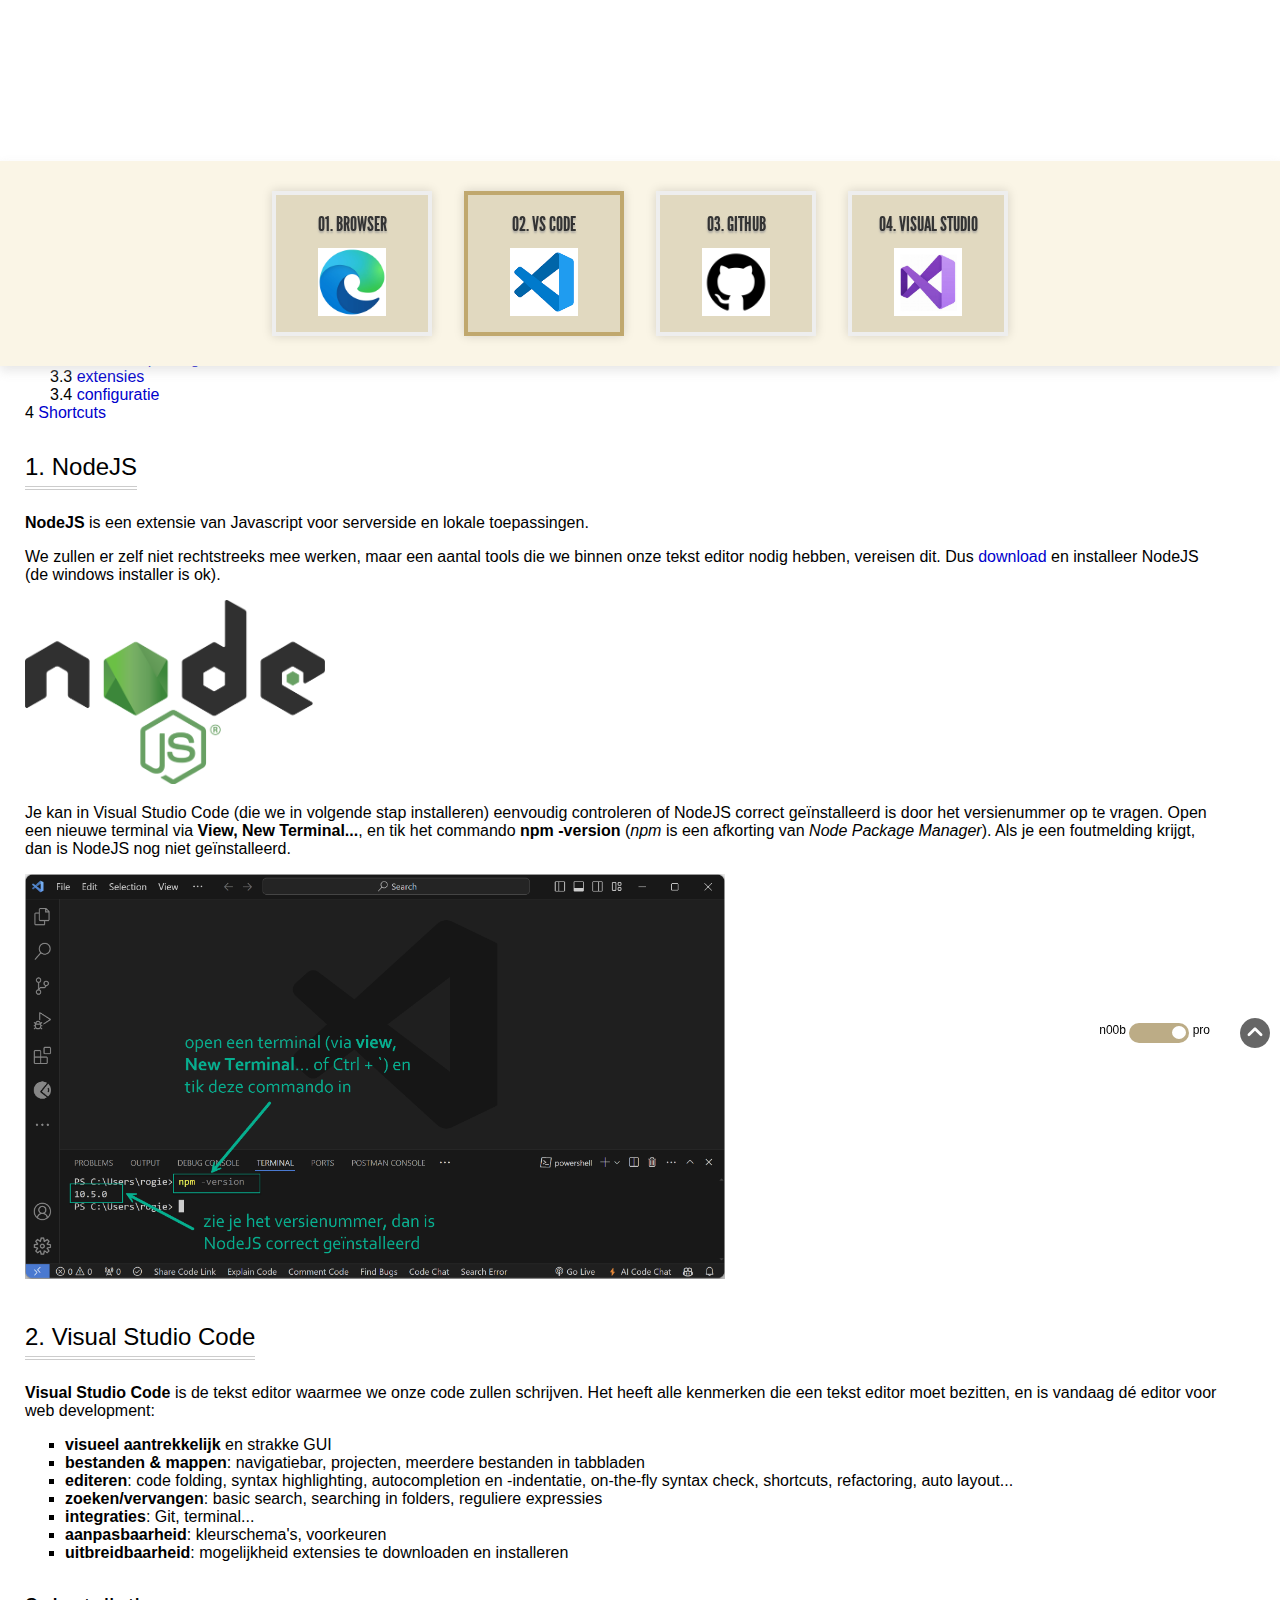
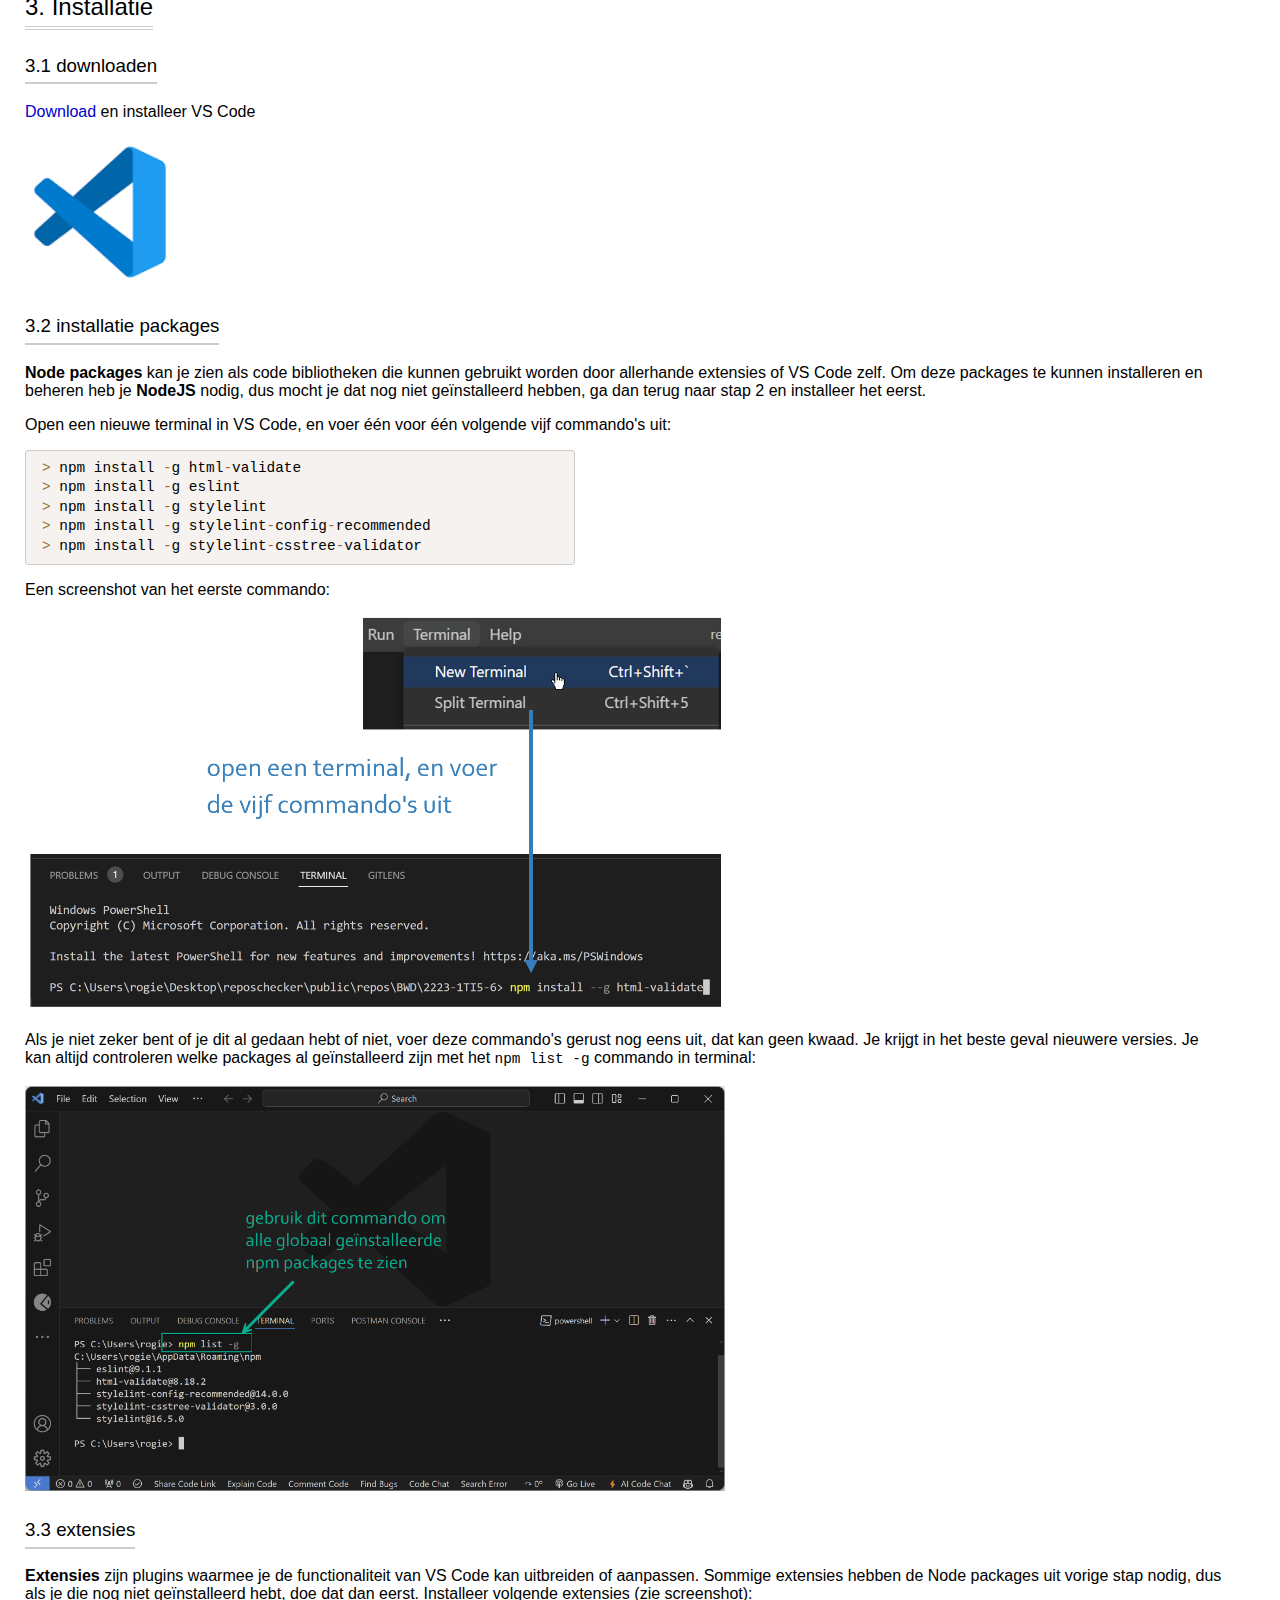
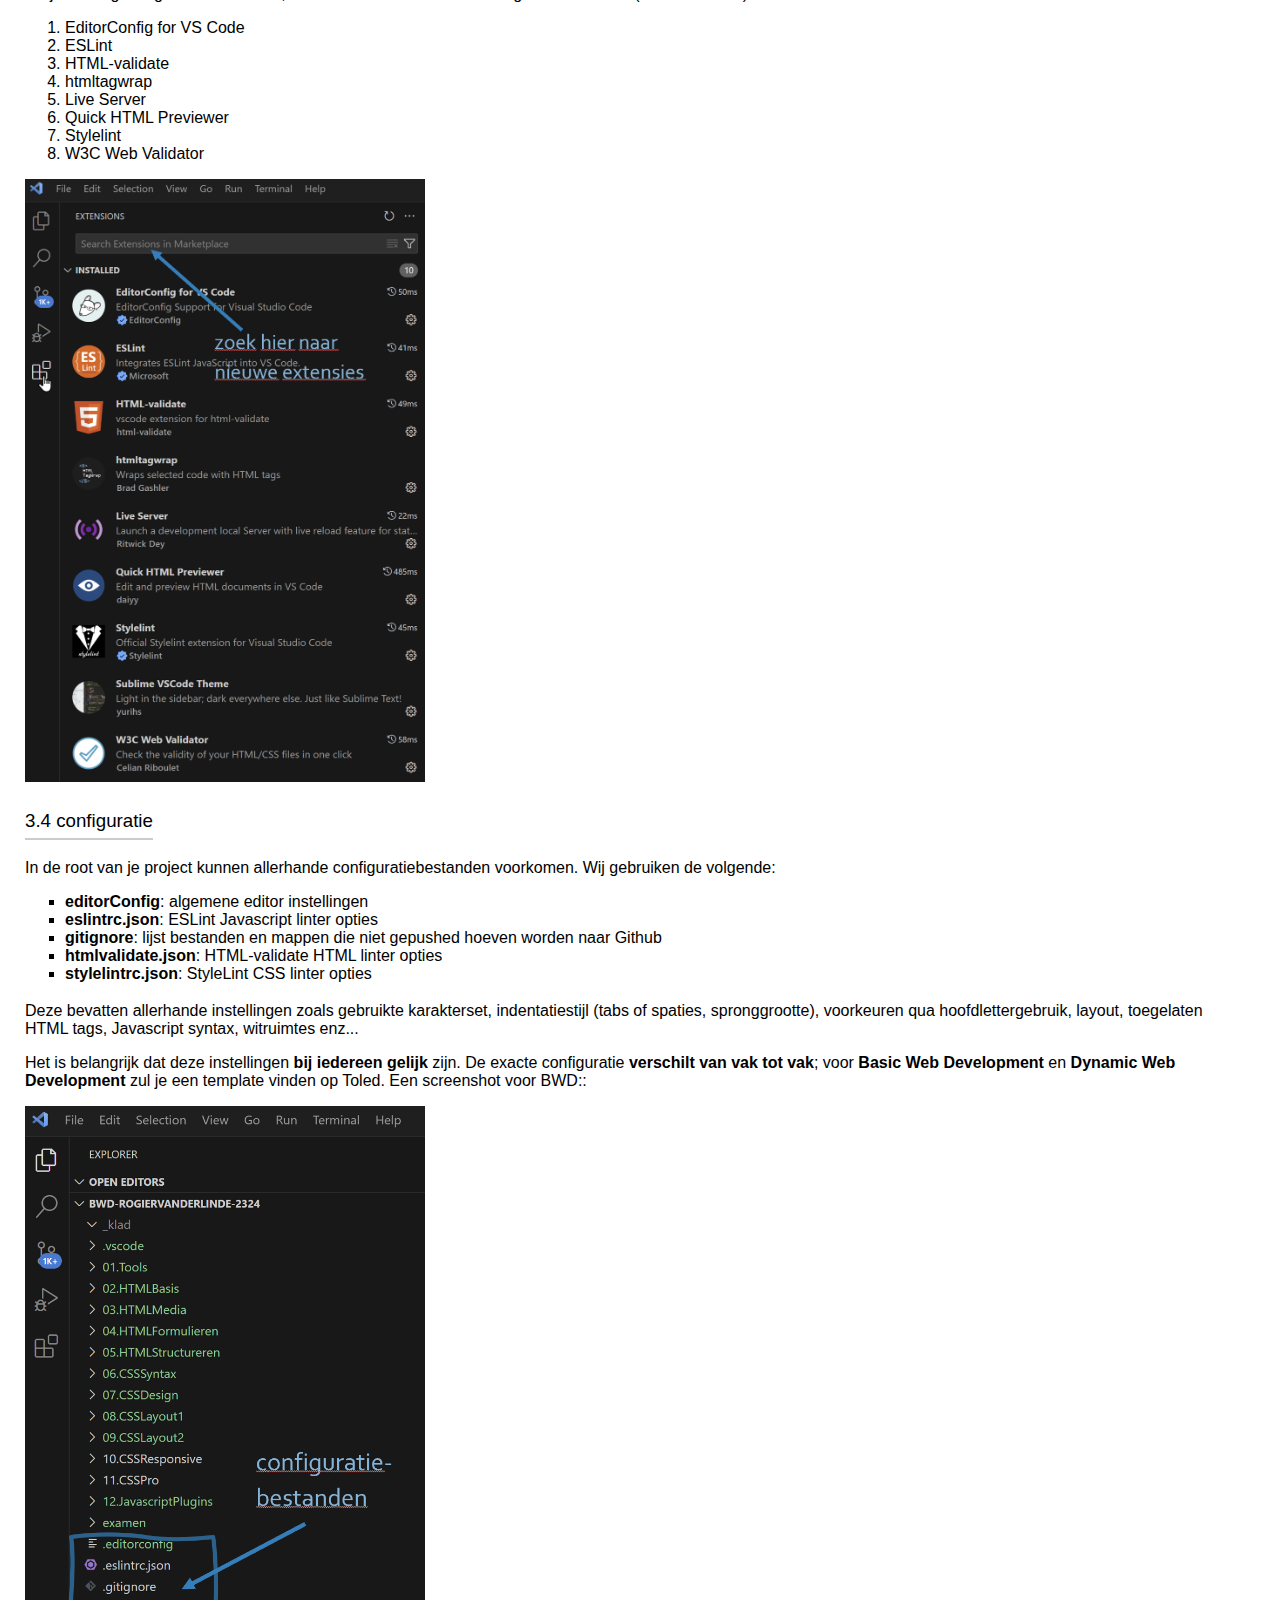
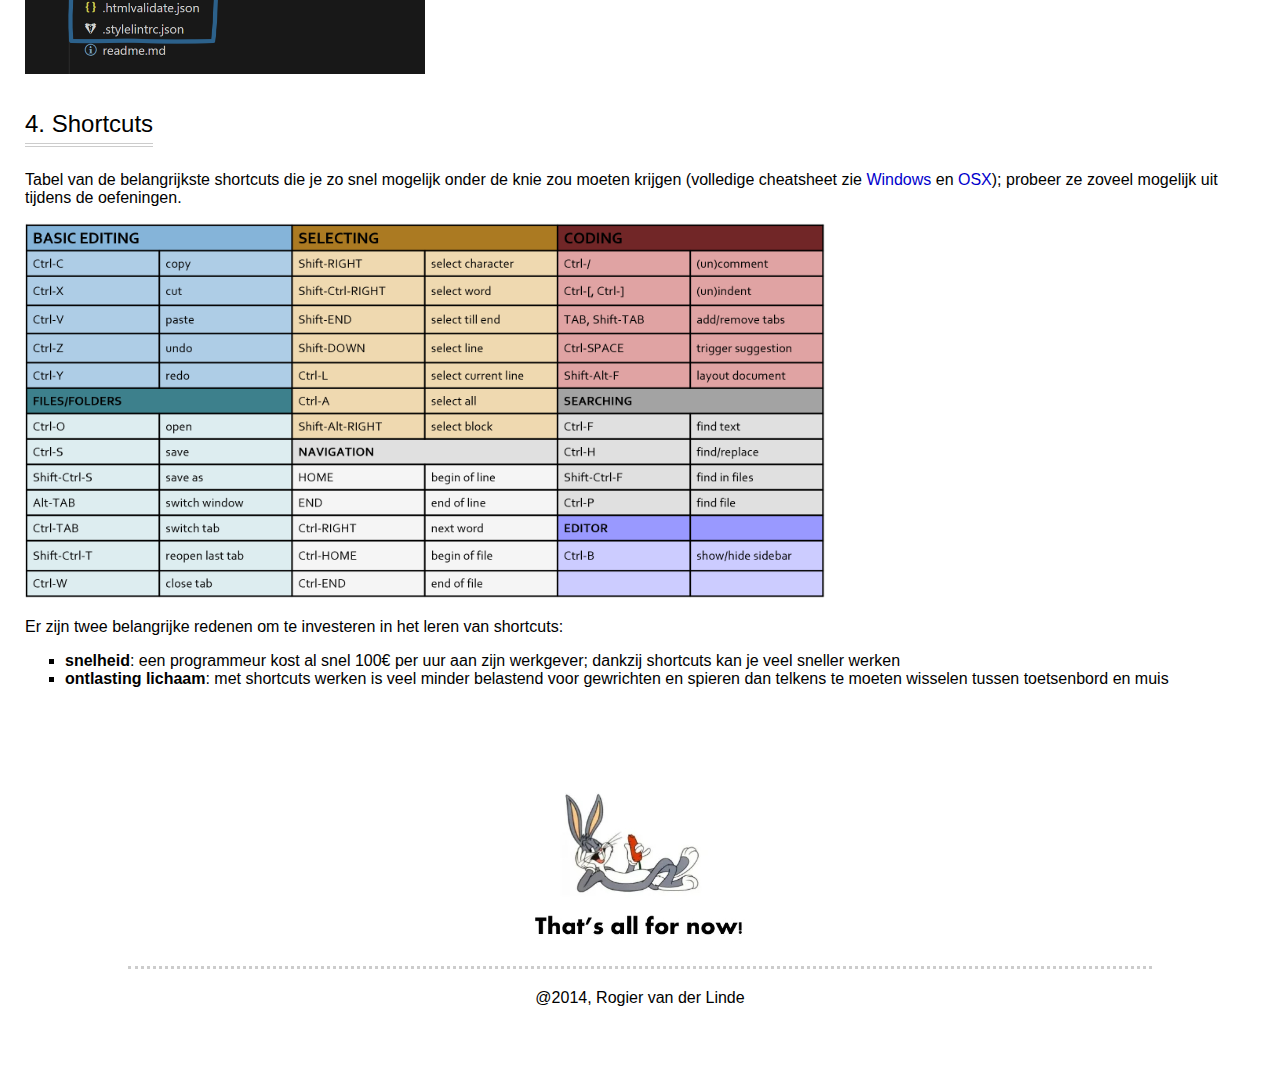
==== 02_vscode.html @ b9f9768e "initial setup 🥇" ====
<!DOCTYPE html>
<!-- [html-validate-disable no-trailing-whitespace] -->
<html lang="nl">

<head>
   <title>VS Code | HTML cursus</title>
   <meta charset="UTF-8">
   <meta name="viewport" content="width=device-width, initial-scale=1.0">
   <link rel="stylesheet" href="common/styles.css">
   <link rel="stylesheet" href="css/styles.css">
</head>

<body class="language-html showpro prism-default">
   <div id="mode">
      <span>n00b</span>
      <label class="switch">
         <input type="checkbox" checked>
         <span class="slider round"></span>
      </label>
      <span>pro</span>
   </div>
   <nav class="site__nav">
      <a href="01_browser.html" class="main__thumb" title="01. browser">
         <p class="thumb__title">01. browser</p>
         <img class="thumb__visual" src="img/01_browser/icon.jpg" alt="">
      </a>
      <a href="02_vscode.html" class="main__thumb active" title="02. VS code">
         <p class="thumb__title">02. VS Code</p>
         <img class="thumb__visual" src="img/02_vscode/icon.png" alt="">
      </a>
      <a href="03_github.html" class="main__thumb" title="03. Github">
         <p class="thumb__title">03. Github</p>
         <img class="thumb__visual" src="img/03_github/icon.jpg" alt="">
      </a>
      <a href="04_visualstudio.html" class="main__thumb" title="04. Visual Studio">
         <p class="thumb__title">04. VIsual Studio</p>
         <img class="thumb__visual" src="img/04_visualstudio/icon.jpg" alt="">
      </a>
   </nav>
   <h1>02. VS Code</h1>
   <div id="toc"></div>
   <main>
      <h2>NodeJS</h2>
      <p><strong>NodeJS</strong> is een extensie van Javascript voor serverside en lokale toepassingen.</p>
      <p>We zullen er zelf niet rechtstreeks mee werken, maar een aantal tools die we binnen onze tekst editor nodig hebben, vereisen dit. Dus <a href="https://nodejs.org/en/download">download</a> en installeer NodeJS (de windows installer is ok).</p>
      <p><img src="img/02_vscode/nodejs.png" alt="" class="w-300"></p>
      <p>Je kan in Visual Studio Code (die we in volgende stap installeren) eenvoudig controleren of NodeJS correct geïnstalleerd is door het versienummer op te vragen. Open een nieuwe terminal via <strong>View, New Terminal...</strong>, en tik het commando <strong>npm -version</strong> (<em>npm</em> is een afkorting van <em>Node Package Manager</em>). Als je een foutmelding krijgt, dan is NodeJS nog niet geïnstalleerd.</p>
      <p><img src="img/02_vscode/NodeJS installatie test.png" alt="" class="w-700"></p>

      <h2>Visual Studio Code</h2>
      <p><strong>Visual Studio Code</strong> is de tekst editor waarmee we onze code zullen schrijven. Het heeft alle kenmerken die een tekst editor moet bezitten, en is vandaag dé editor voor web development:</p>
      <ul>
         <li><strong>visueel aantrekkelijk</strong> en strakke GUI</li>
         <li><strong>bestanden &amp; mappen</strong>: navigatiebar, projecten, meerdere bestanden in tabbladen</li>
         <li><strong>editeren</strong>: code folding, syntax highlighting, autocompletion en -indentatie, on-the-fly syntax check, shortcuts, refactoring, auto layout...</li>
         <li><strong>zoeken/vervangen</strong>: basic search, searching in folders, reguliere expressies</li>
         <li><strong>integraties</strong>: Git, terminal...</li>
         <li><strong>aanpasbaarheid</strong>: kleurschema's, voorkeuren</li>
         <li><strong>uitbreidbaarheid</strong>: mogelijkheid extensies te downloaden en installeren</li>
      </ul>
      <h2>Installatie</h2>
      <h3>downloaden</h3>
      <p><a href="https://code.visualstudio.com/download">Download</a> en installeer VS Code</p>
      <p><a href="https://code.visualstudio.com/download"><img src="img/02_vscode/icon.png" alt="" class="w-150"></a></p>
      <h3>installatie packages</h3>
      <p><strong>Node packages</strong> kan je zien als code bibliotheken die kunnen gebruikt worden door allerhande extensies of VS Code zelf. Om deze packages te kunnen installeren en beheren heb je <strong>NodeJS</strong> nodig, dus mocht je dat nog niet geïnstalleerd hebben, ga dan terug naar stap 2 en installeer het eerst.</p>
      <p>Open een nieuwe terminal in VS Code, en voer één voor één volgende vijf commando's uit:</p>
      <pre class="language-js notoolbar"><code>&gt; npm install -g html-validate
&gt; npm install -g eslint
&gt; npm install -g stylelint
&gt; npm install -g stylelint-config-recommended
&gt; npm install -g stylelint-csstree-validator</code></pre>
      <p>Een screenshot van het eerste commando:</p>
      <p><img src="img/02_vscode/node packages.png" alt="" class="w-700"></p>
      <p>
         Als je niet zeker bent of je dit al gedaan hebt of niet, voer deze commando's gerust nog eens uit, dat kan geen kwaad. Je krijgt in het beste geval nieuwere versies.
         Je kan altijd controleren welke packages al geïnstalleerd zijn met het <code>npm list -g</code> commando in terminal:
      </p>
      <p><img src="img/02_vscode/vs code npm packages.png" alt="" class="w-700"></p>
      <h3>extensies</h3>
      <p><strong>Extensies</strong> zijn plugins waarmee je de functionaliteit van VS Code kan uitbreiden of aanpassen. Sommige extensies hebben de Node packages uit vorige stap nodig, dus als je die nog niet geïnstalleerd hebt, doe dat dan eerst. Installeer volgende extensies (zie screenshot):</p>
      <ol>
         <li>EditorConfig for VS Code</li>
         <li>ESLint</li>
         <li>HTML-validate</li>
         <li>htmltagwrap</li>
         <li>Live Server</li>
         <li>Quick HTML Previewer</li>
         <li>Stylelint</li>
         <li>W3C Web Validator</li>
      </ol>      
      <p><img src="img/02_vscode/vscode extensies.png" alt="" class="w-400"></p>
      <h3>configuratie</h3>
      <p>In de root van je project kunnen allerhande configuratiebestanden voorkomen. Wij gebruiken de volgende:</p>
      <ul>
         <li><strong>editorConfig</strong>: algemene editor instellingen</li>
         <li><strong>eslintrc.json</strong>: ESLint Javascript linter opties</li>
         <li><strong>gitignore</strong>: lijst bestanden en mappen die niet gepushed hoeven worden naar Github</li>
         <li><strong>htmlvalidate.json</strong>: HTML-validate HTML linter opties</li>
         <li><strong>stylelintrc.json</strong>: StyleLint CSS linter opties</li>
      </ul>
      <p>Deze bevatten allerhande instellingen zoals gebruikte karakterset, indentatiestijl (tabs of spaties, spronggrootte), voorkeuren qua hoofdlettergebruik, layout, toegelaten HTML tags, Javascript syntax, witruimtes enz...</p>
      <p>Het is belangrijk dat deze instellingen <strong>bij iedereen gelijk</strong> zijn. De exacte configuratie <strong>verschilt van vak tot vak</strong>; voor <strong>Basic Web Development</strong> en <strong>Dynamic Web Development</strong> zul je een template vinden op Toled. Een screenshot voor BWD::</p>
      <p><img src="img/02_vscode/vscode configuratie.png" alt="" class="w-400"></p>
      <h2>Shortcuts</h2>
      <p>Tabel van de belangrijkste shortcuts die je zo snel mogelijk onder de knie zou moeten krijgen (volledige cheatsheet zie <a href="https://code.visualstudio.com/shortcuts/keyboard-shortcuts-windows.pdf">Windows</a> en <a href="https://code.visualstudio.com/shortcuts/keyboard-shortcuts-macos.pdf">OSX</a>); probeer ze zoveel mogelijk uit tijdens de oefeningen.</p>
      <p><img src="img/02_vscode/vs code shortcuts.png" alt="" class="w-800"></p>
      <p>Er zijn twee belangrijke redenen om te investeren in het leren van shortcuts:</p>
      <ul>
         <li><strong>snelheid</strong>: een programmeur kost al snel 100€ per uur aan zijn werkgever; dankzij shortcuts kan je veel sneller werken</li>
         <li><strong>ontlasting lichaam</strong>: met shortcuts werken is veel minder belastend voor gewrichten en spieren dan telkens te moeten wisselen tussen toetsenbord en muis</li>
      </ul>

   </main>   
   <footer>
      <img src="common/img/thats-all.jpg" alt="">
      <p>@2014, Rogier van der Linde</p>
   </footer>
   <a aria-label="up" id="up" href="#top"><span class="fas fa-chevron-circle-up"></span></a>
   <!-- popup -->
   <div class="hystmodal dialog" id="diaDemo" aria-hidden="true">
      <div class="hystmodal__wrap">
         <div class="hystmodal__window" role="dialog" aria-modal="true">
            <iframe title="demo"></iframe>
         </div>
      </div>
   </div>
   <!-- scripts -->
   <script src="common/vendor/prism/prism.js"></script>
   <script src="common/vendor/hystmodal/hystmodal.min.js"></script>
   <script src="common/vendor/css.min.js"></script>
   <script src="common/js/mode.js"></script>
   <script src="common/js/scripts.js"></script>
   <!-- Google tag (gtag.js) -->
   <script async src="https://www.googletagmanager.com/gtag/js?id=G-FFJVGYKCY8"></script>
   <script>
      window.dataLayer = window.dataLayer || [];
      function gtag(){dataLayer.push(arguments);}
      gtag('js', new Date());

      gtag('config', 'G-FFJVGYKCY8');
   </script>
</body>

</html>
---- common/styles.css ----
/* fonts */
@import url(fonts/droidsans/webfont.css);
@import url(fonts/lato/webfont.css);
@import url(fonts/leaguegothic/webfont.css);
@import url(fonts/fontawesome-free/css/all.css);

/* vendor */
@import url(vendor/prism/prism-atom-dark.css);
@import url(vendor/prism/prism-coy.css);
@import url(vendor/prism/prism-okaida.css);
@import url(vendor/prism/prism-tomorrow.css);
@import url(vendor/prism/prism-vslight.css);
@import url(vendor/prism/prism-default.css);
@import url(vendor/prism/prism-toolbar.css);
@import url(vendor/prism/prism-line-highlight.css);
@import url(vendor/prism/prims-line-numbers.css);
@import url(vendor/prism/prism-treeview.css);
@import url(vendor/hystmodal/hystmodal.min.css);

/* local */
@import url(css/common.css);
@import url(css/mods.css);
@import url(css/print.css) print;
@import url(css/switch.css);
---- css/styles.css ----
pre[class*="language-"] {
   background: #f5f2f0;
}

.classcolor {
   color: #3D808C !important;
}
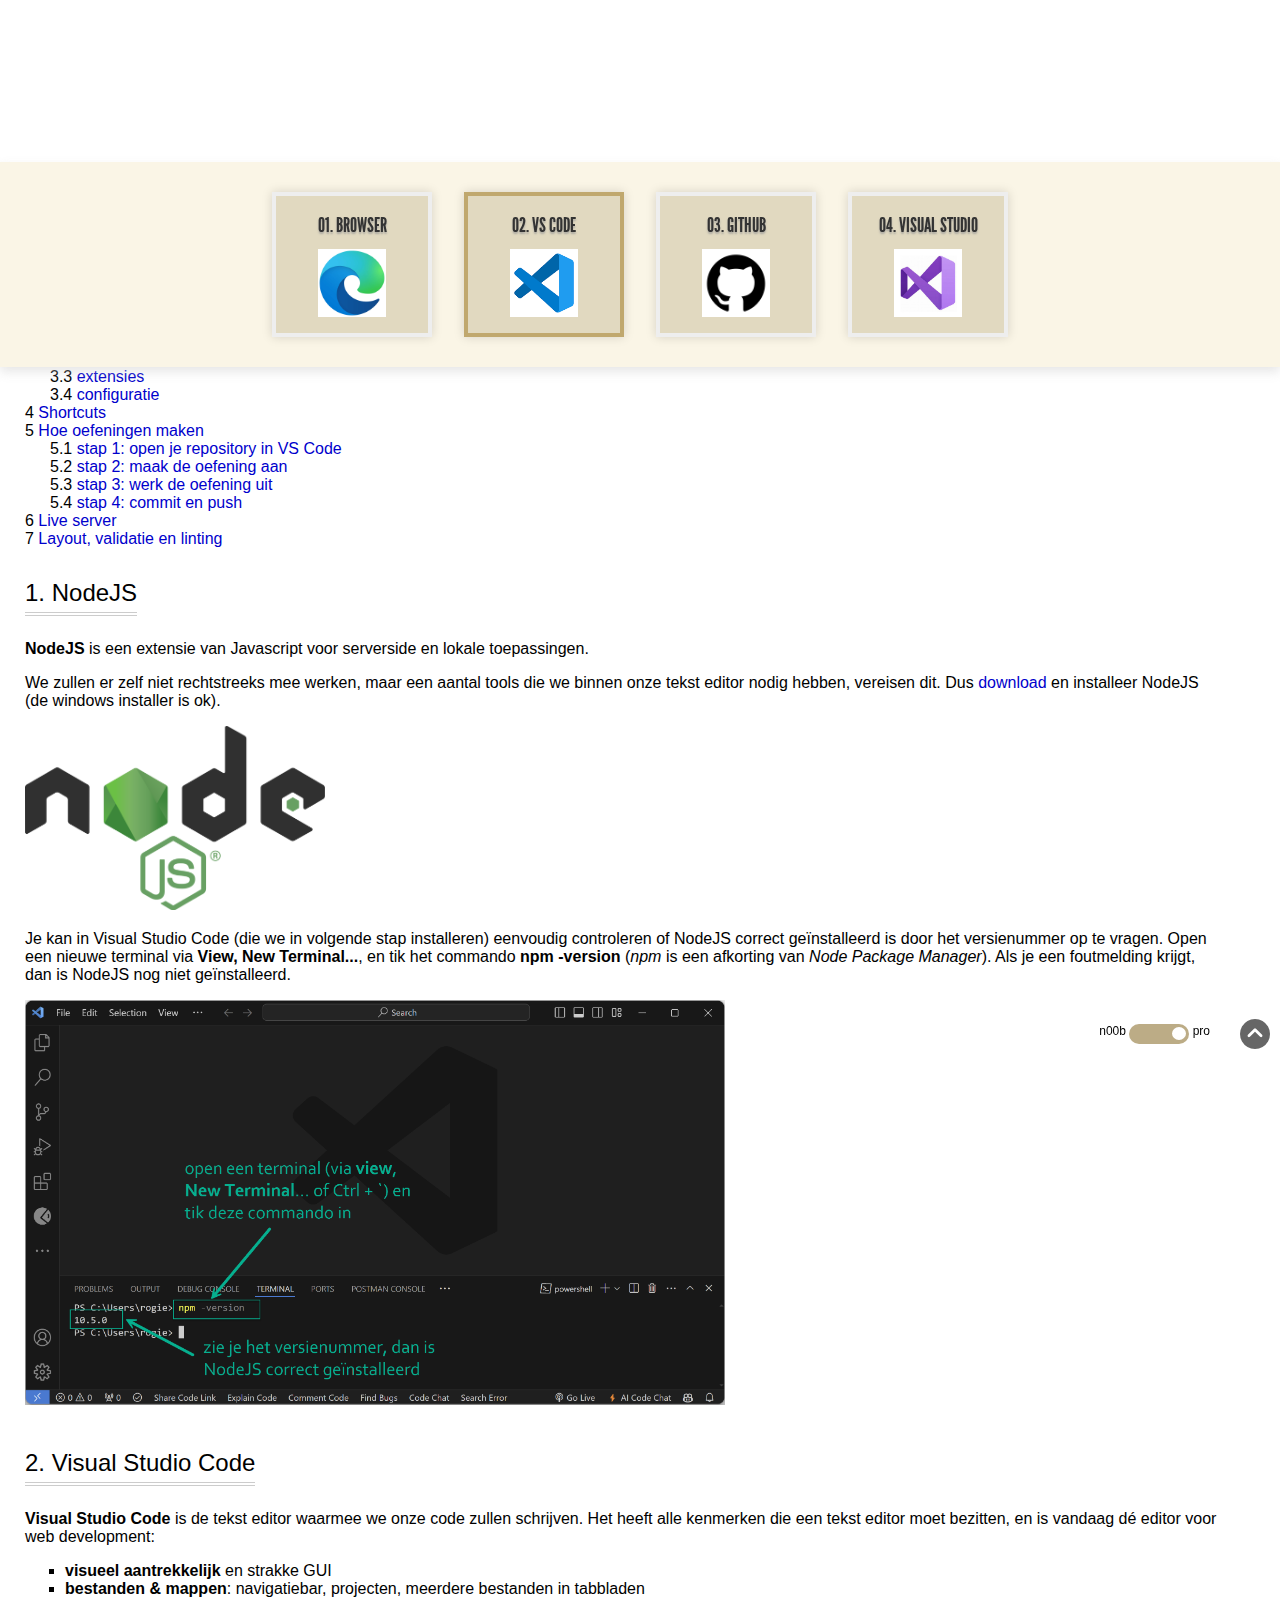
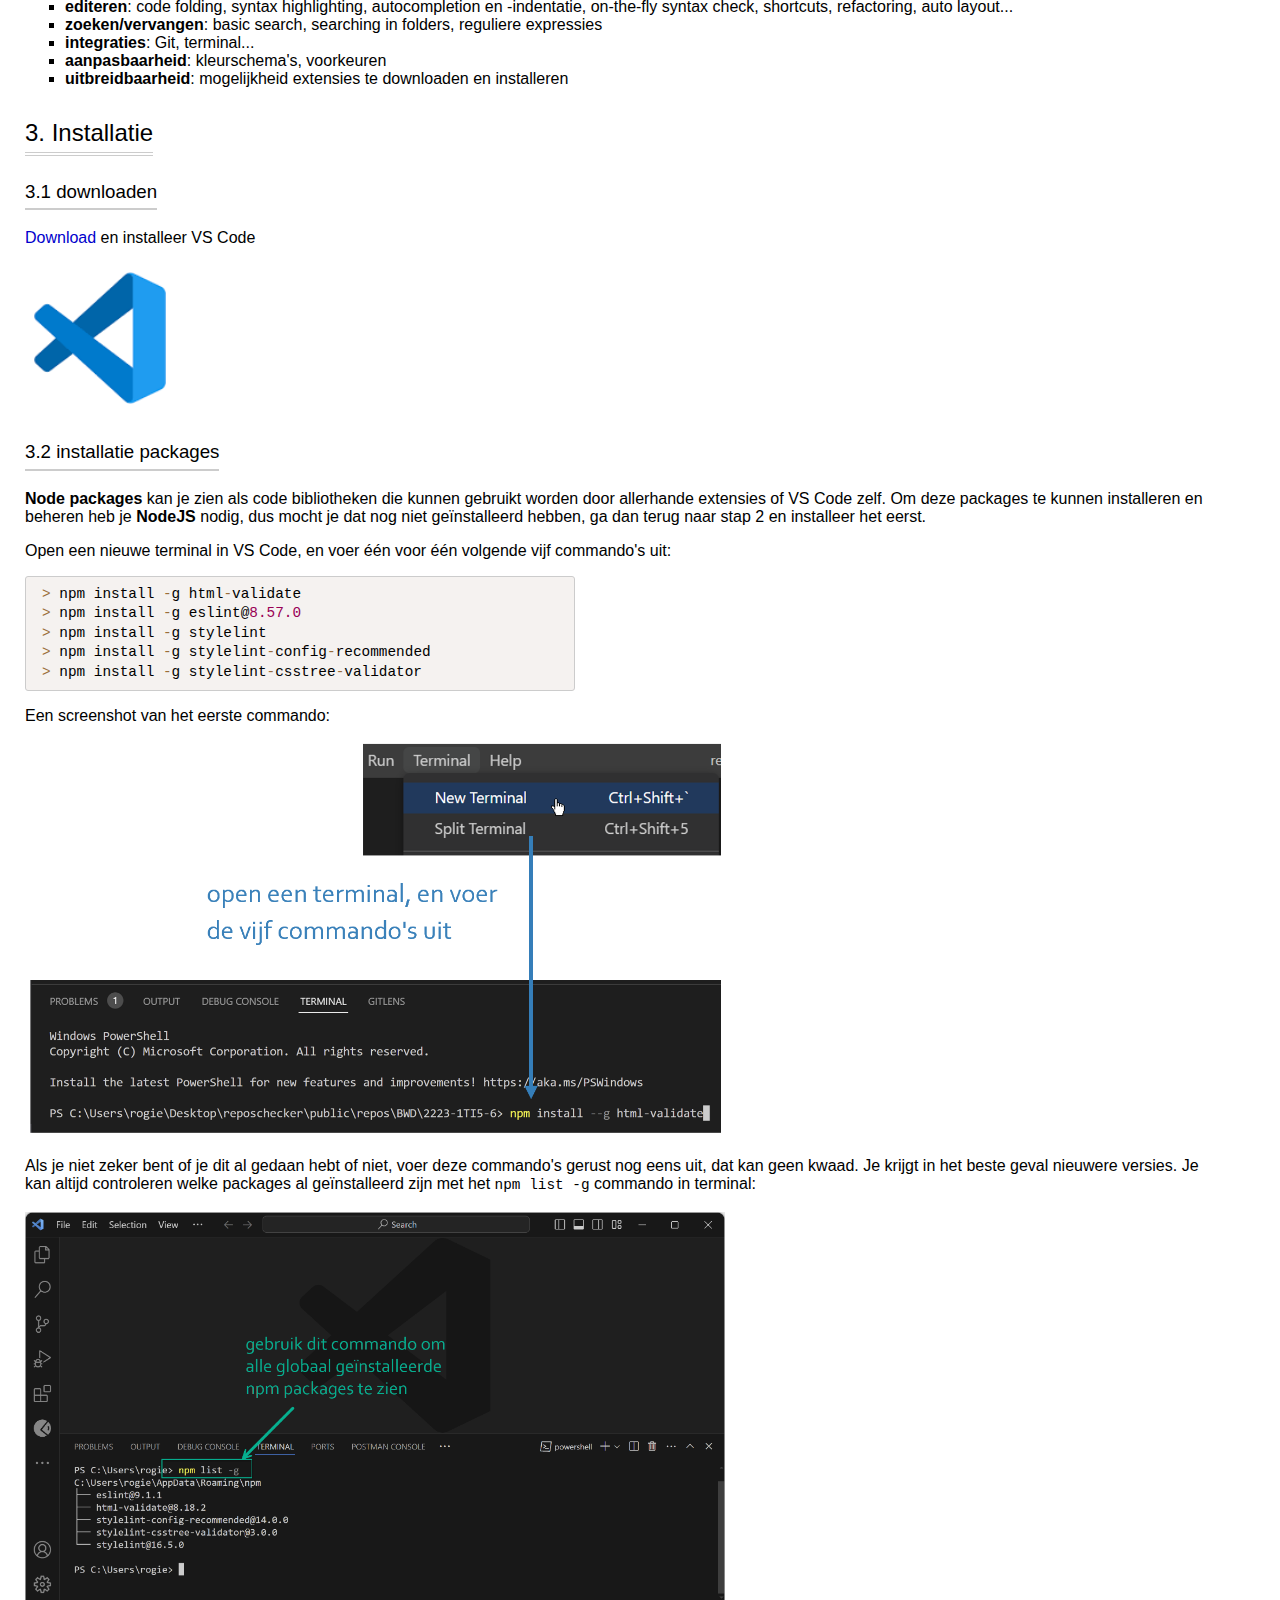
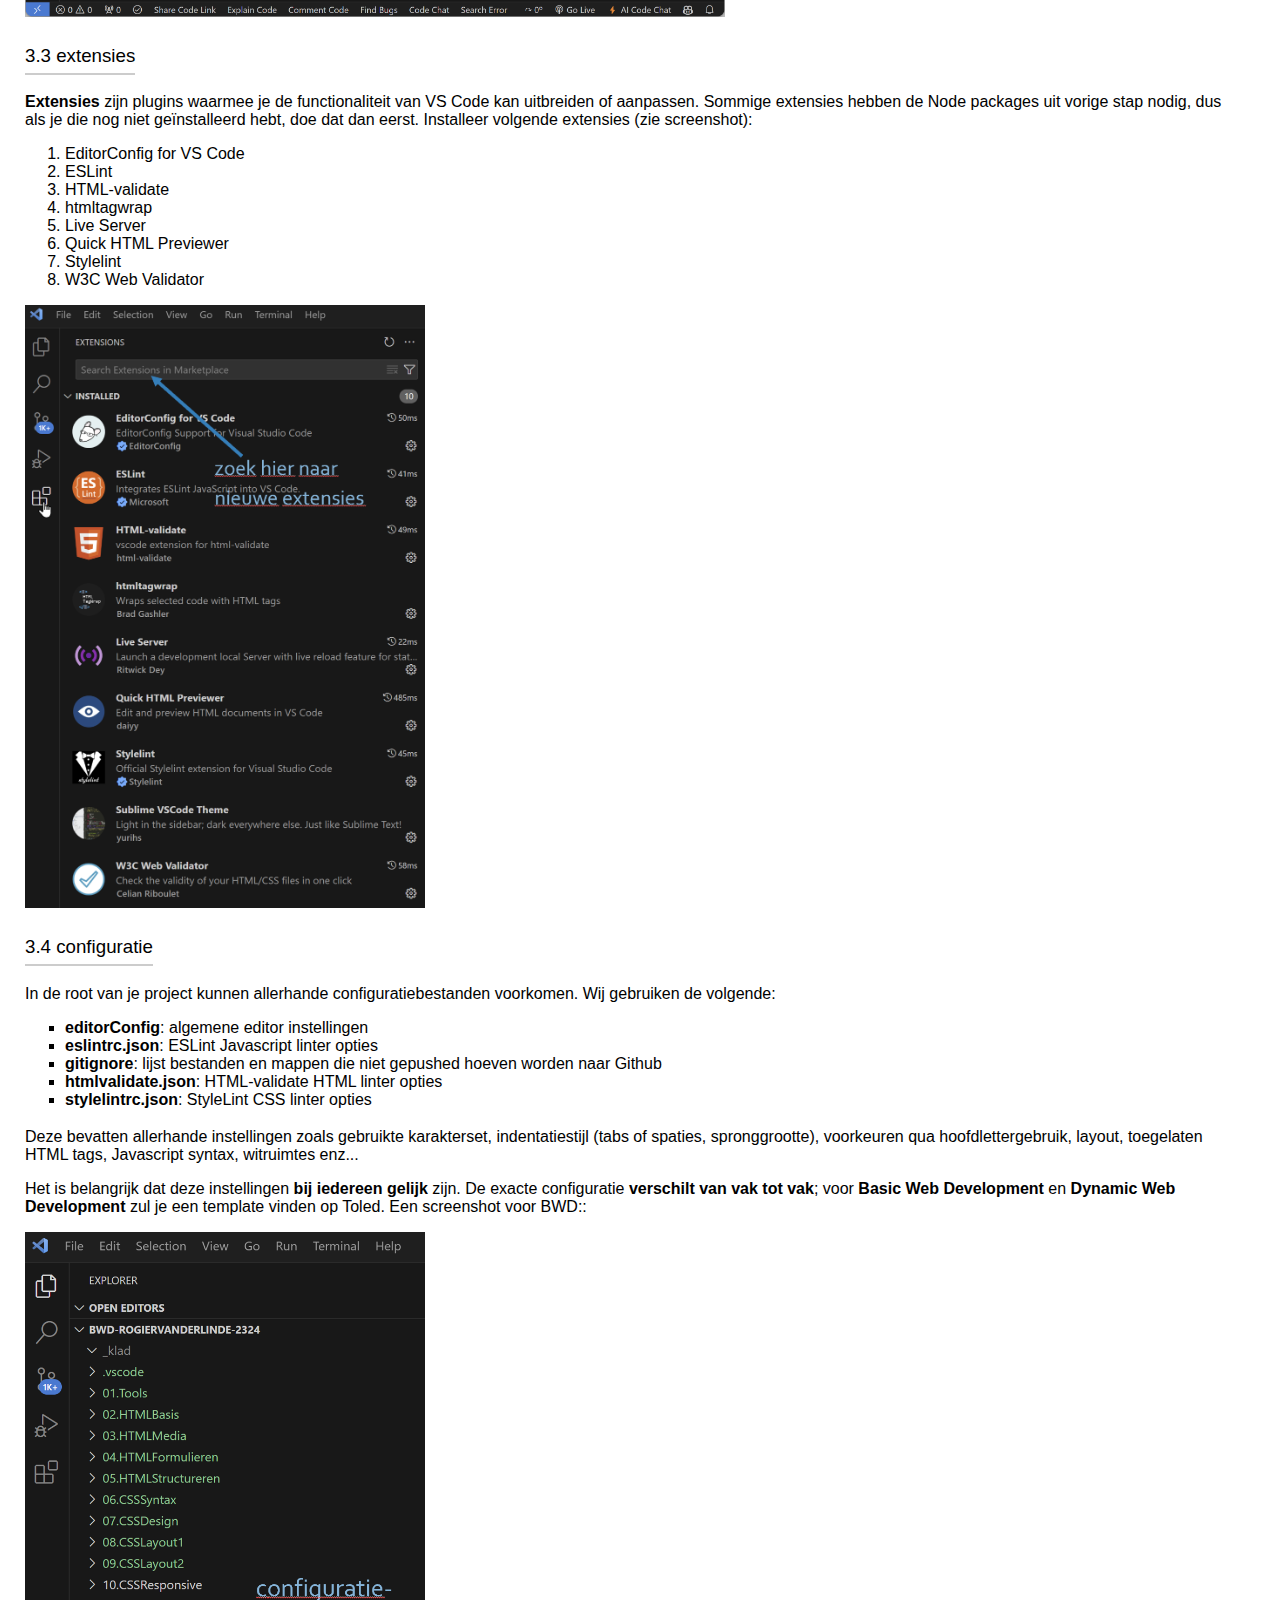
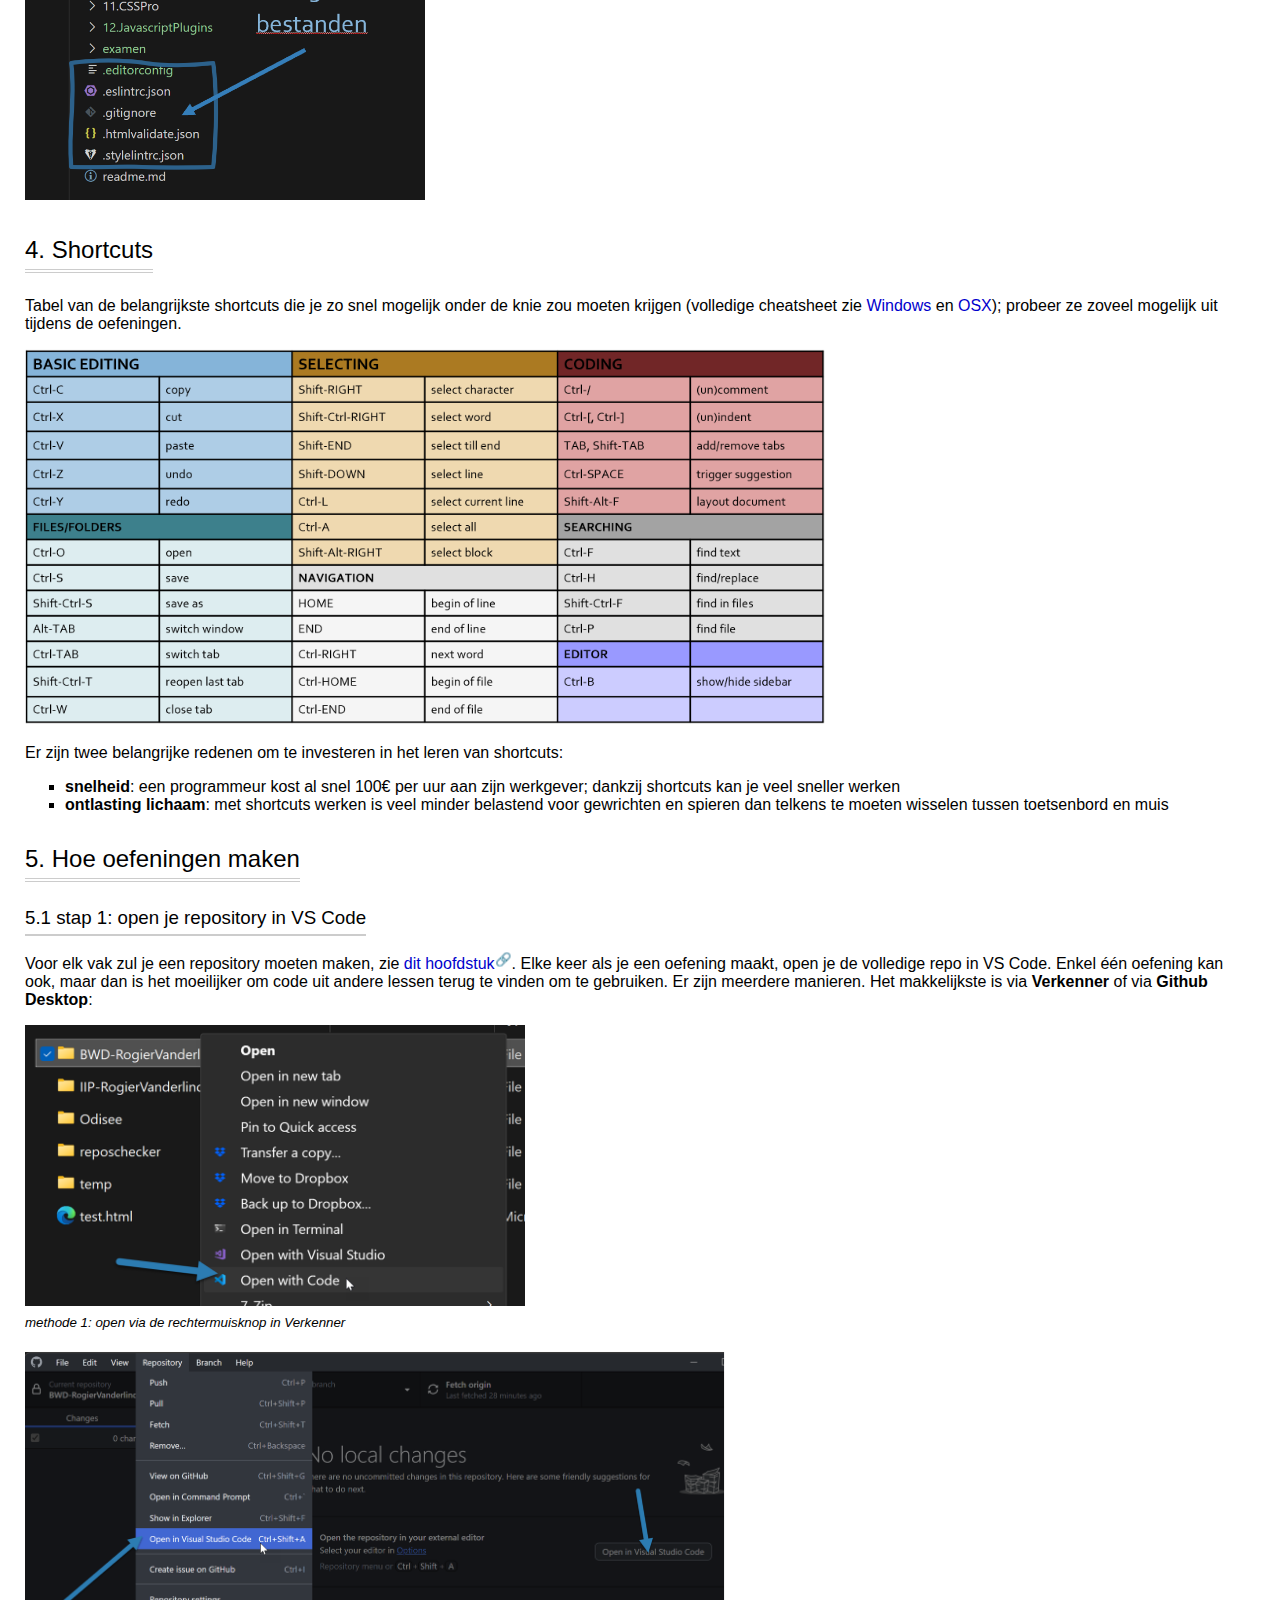
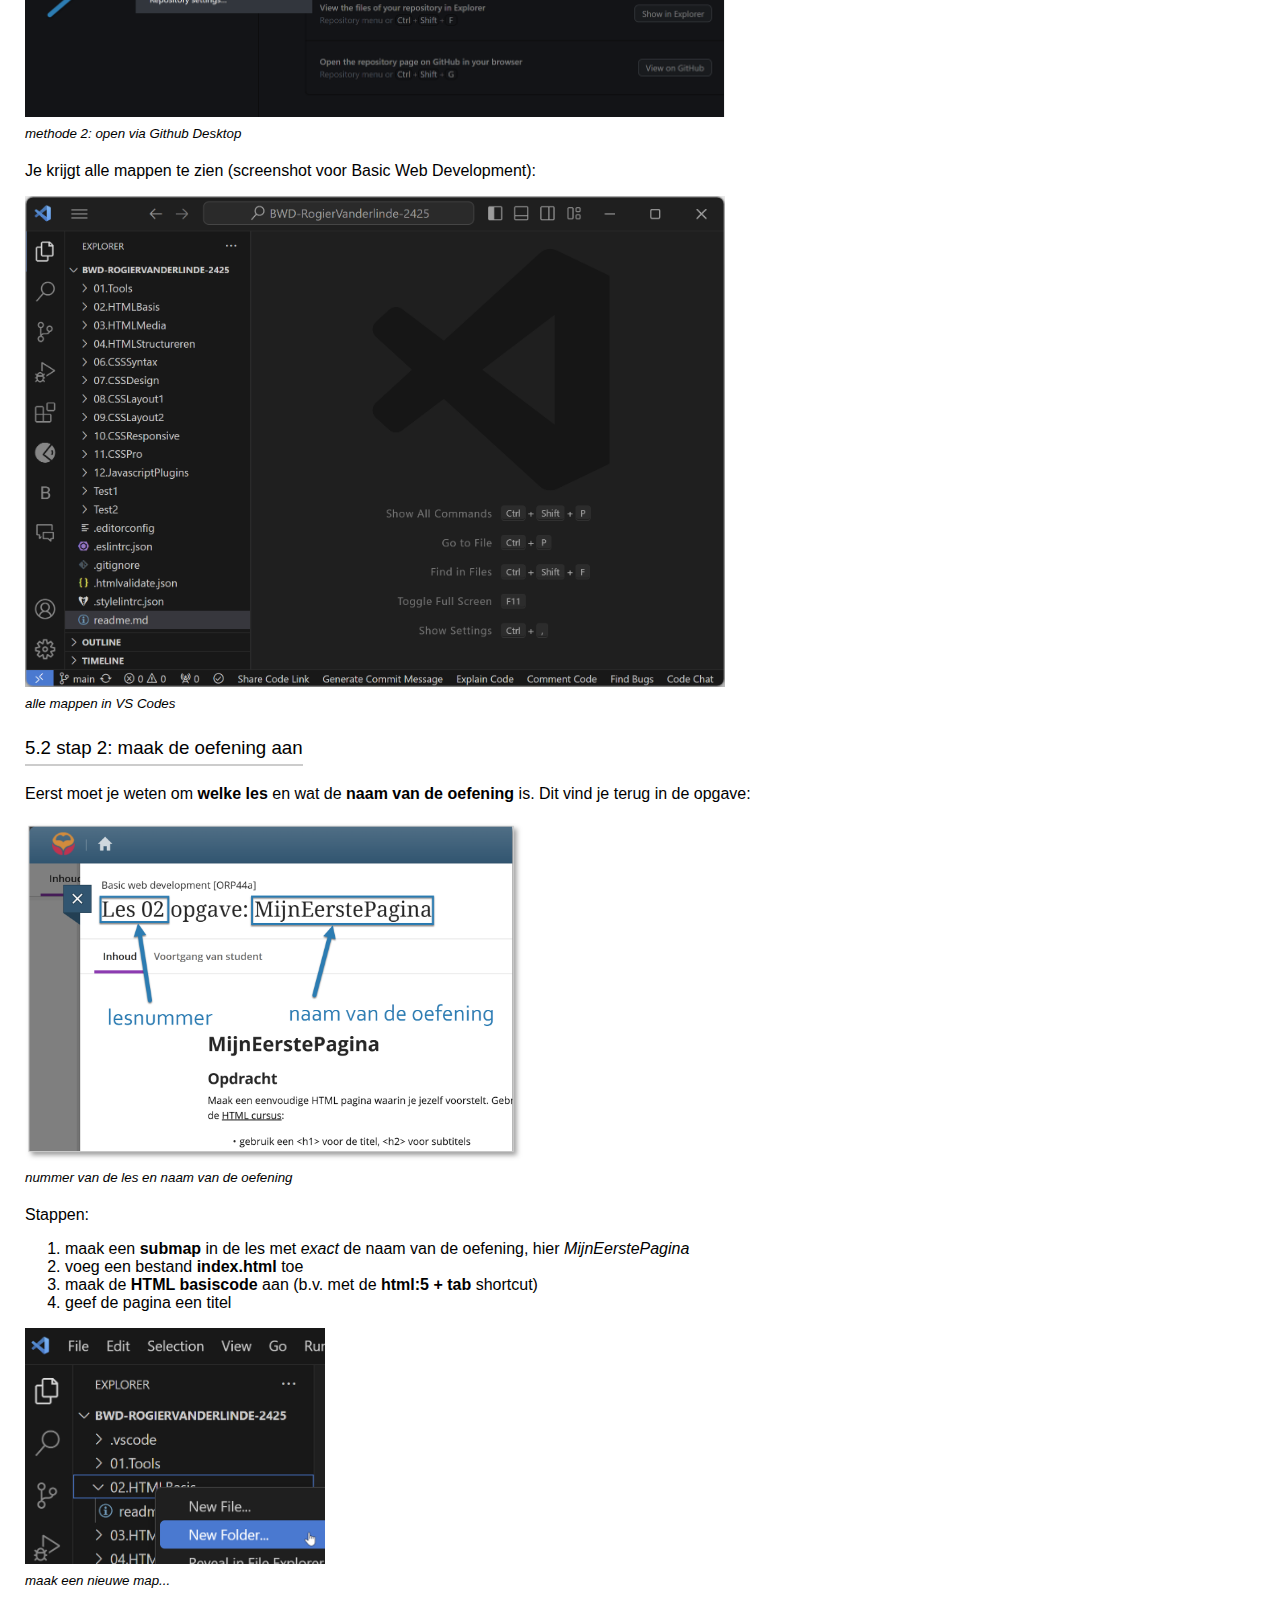
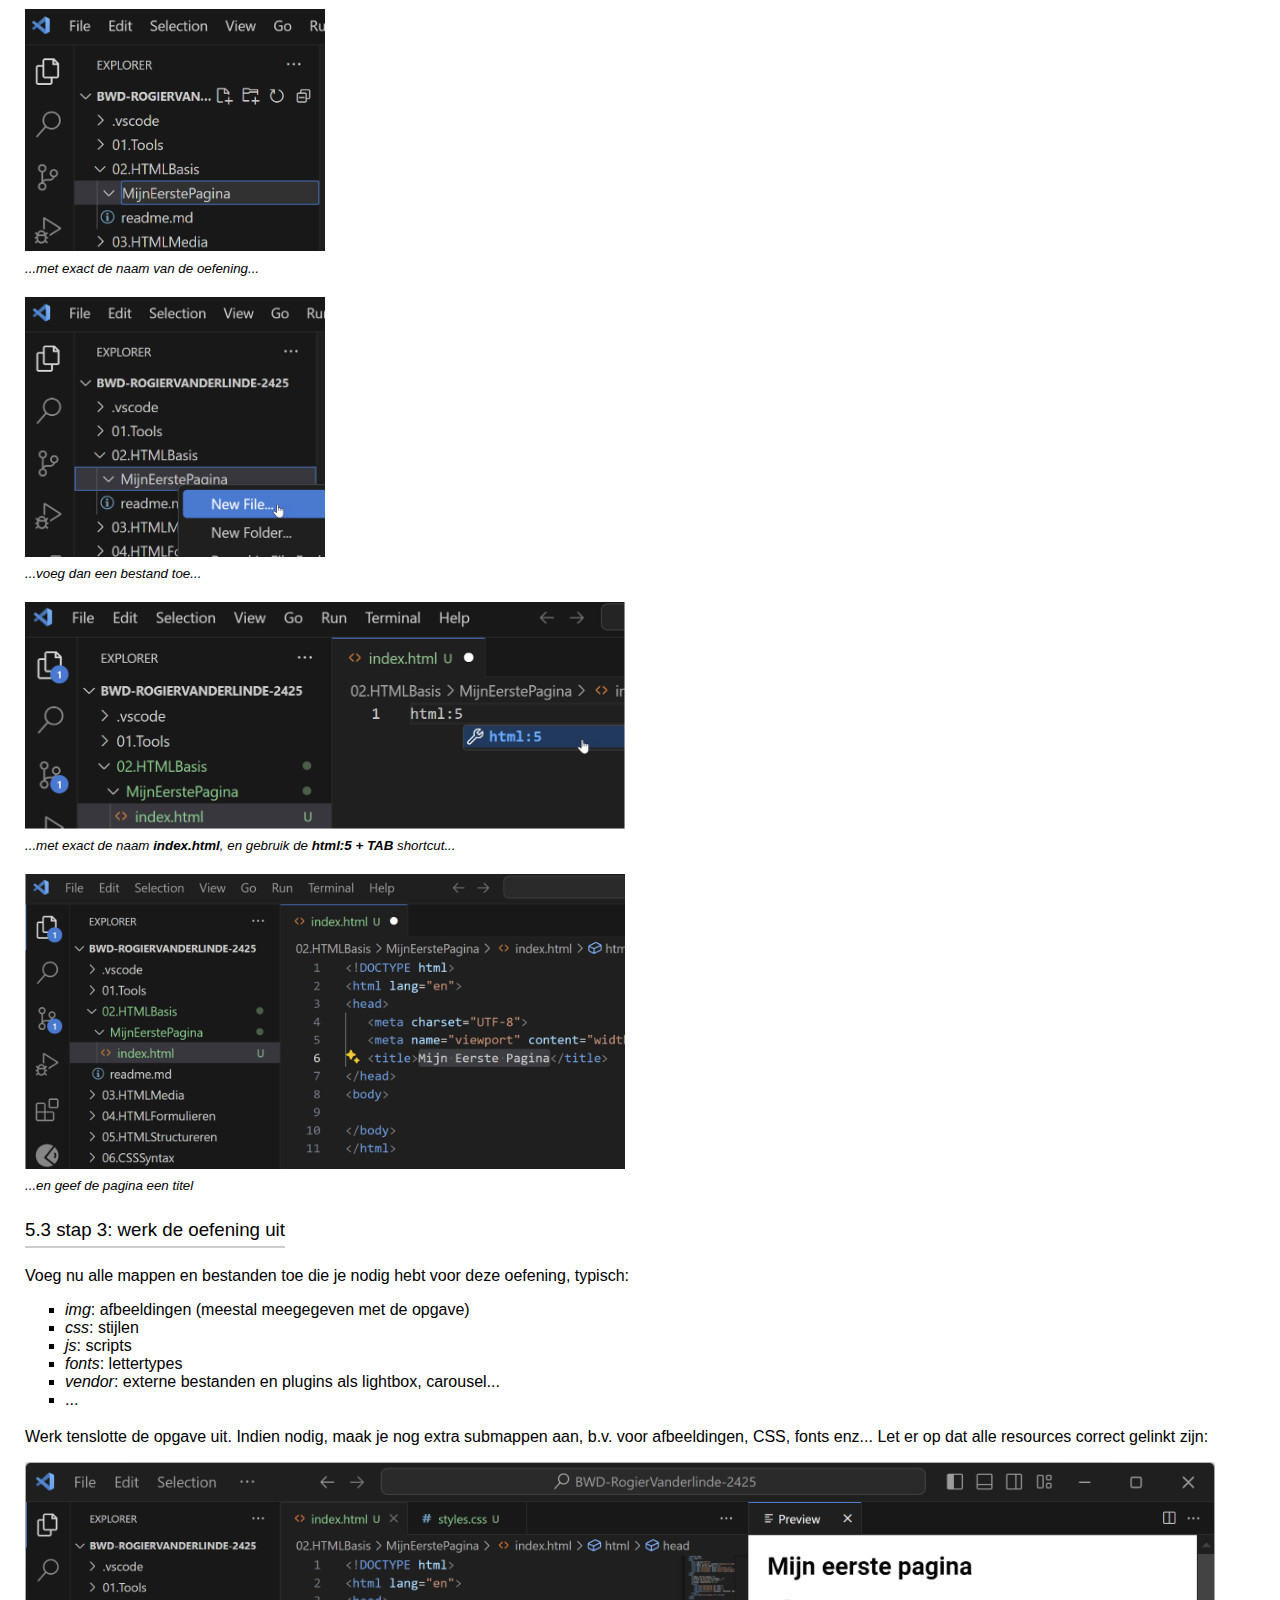
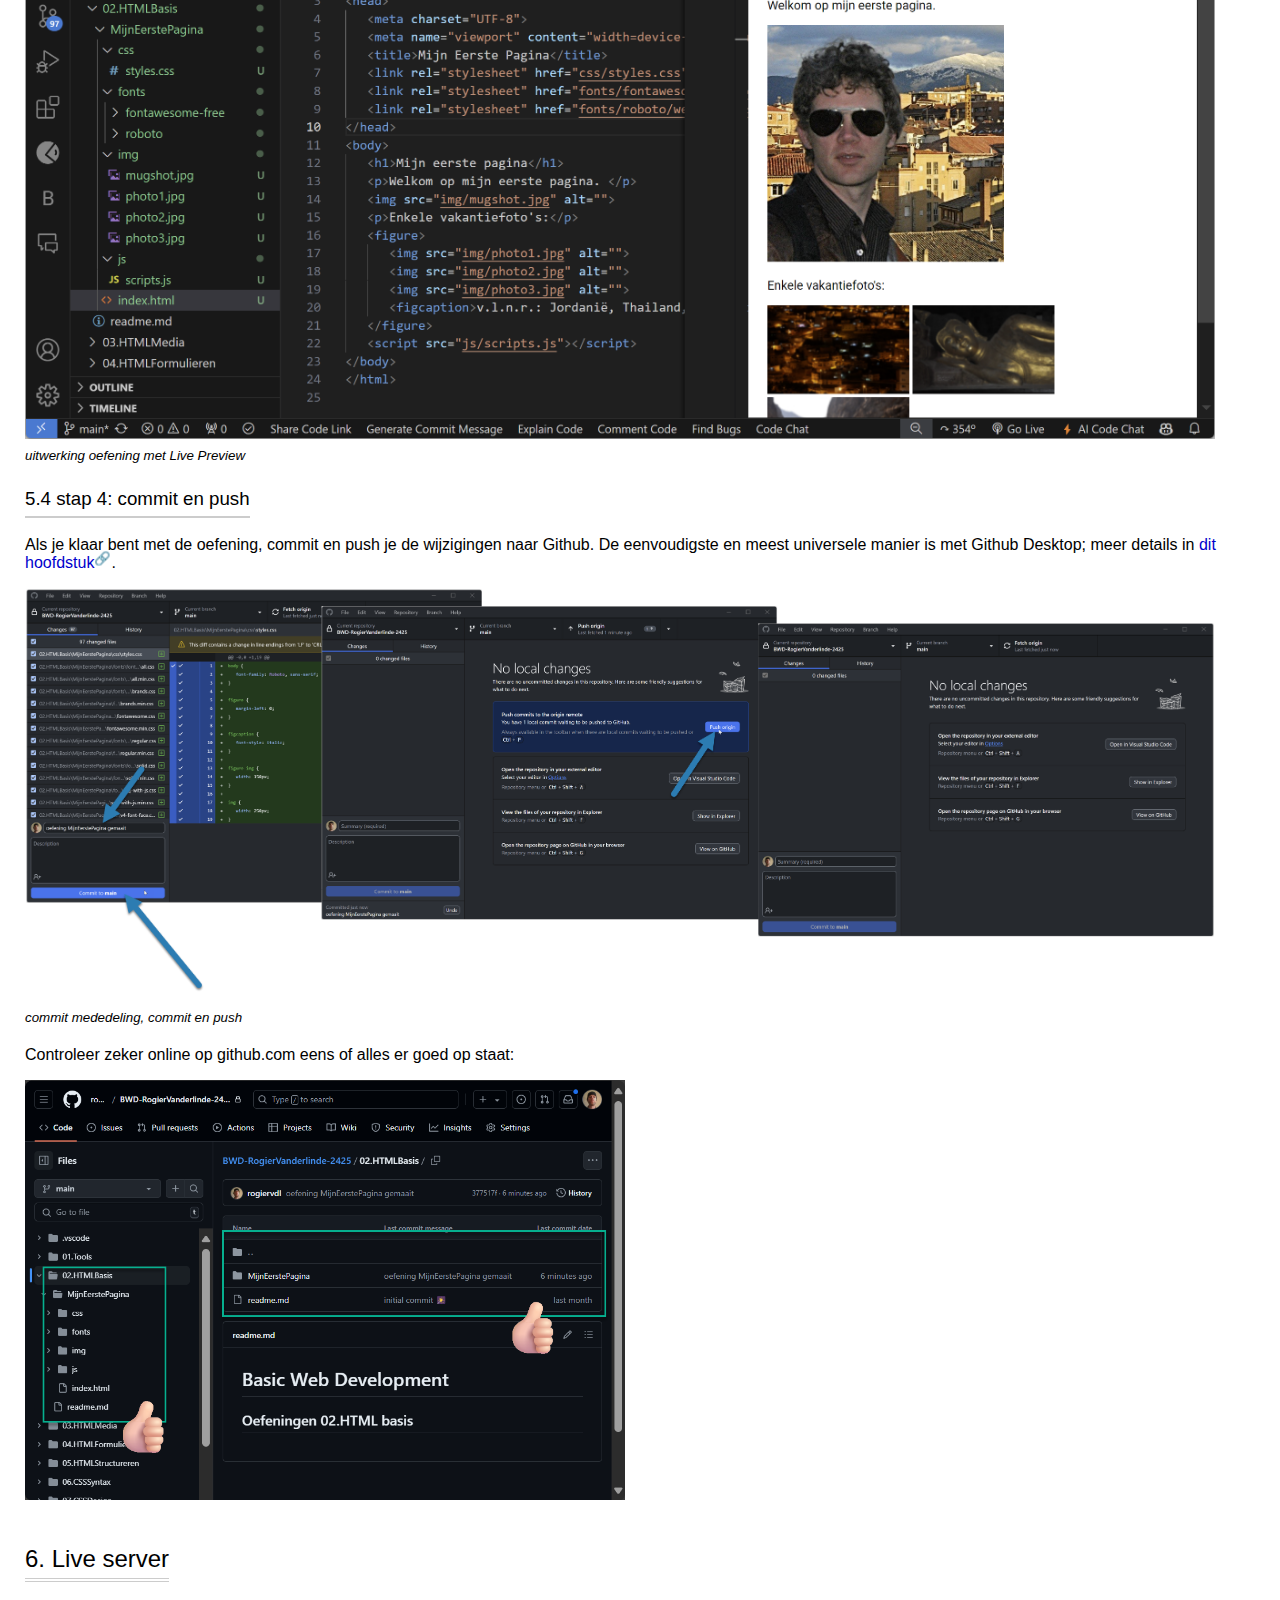
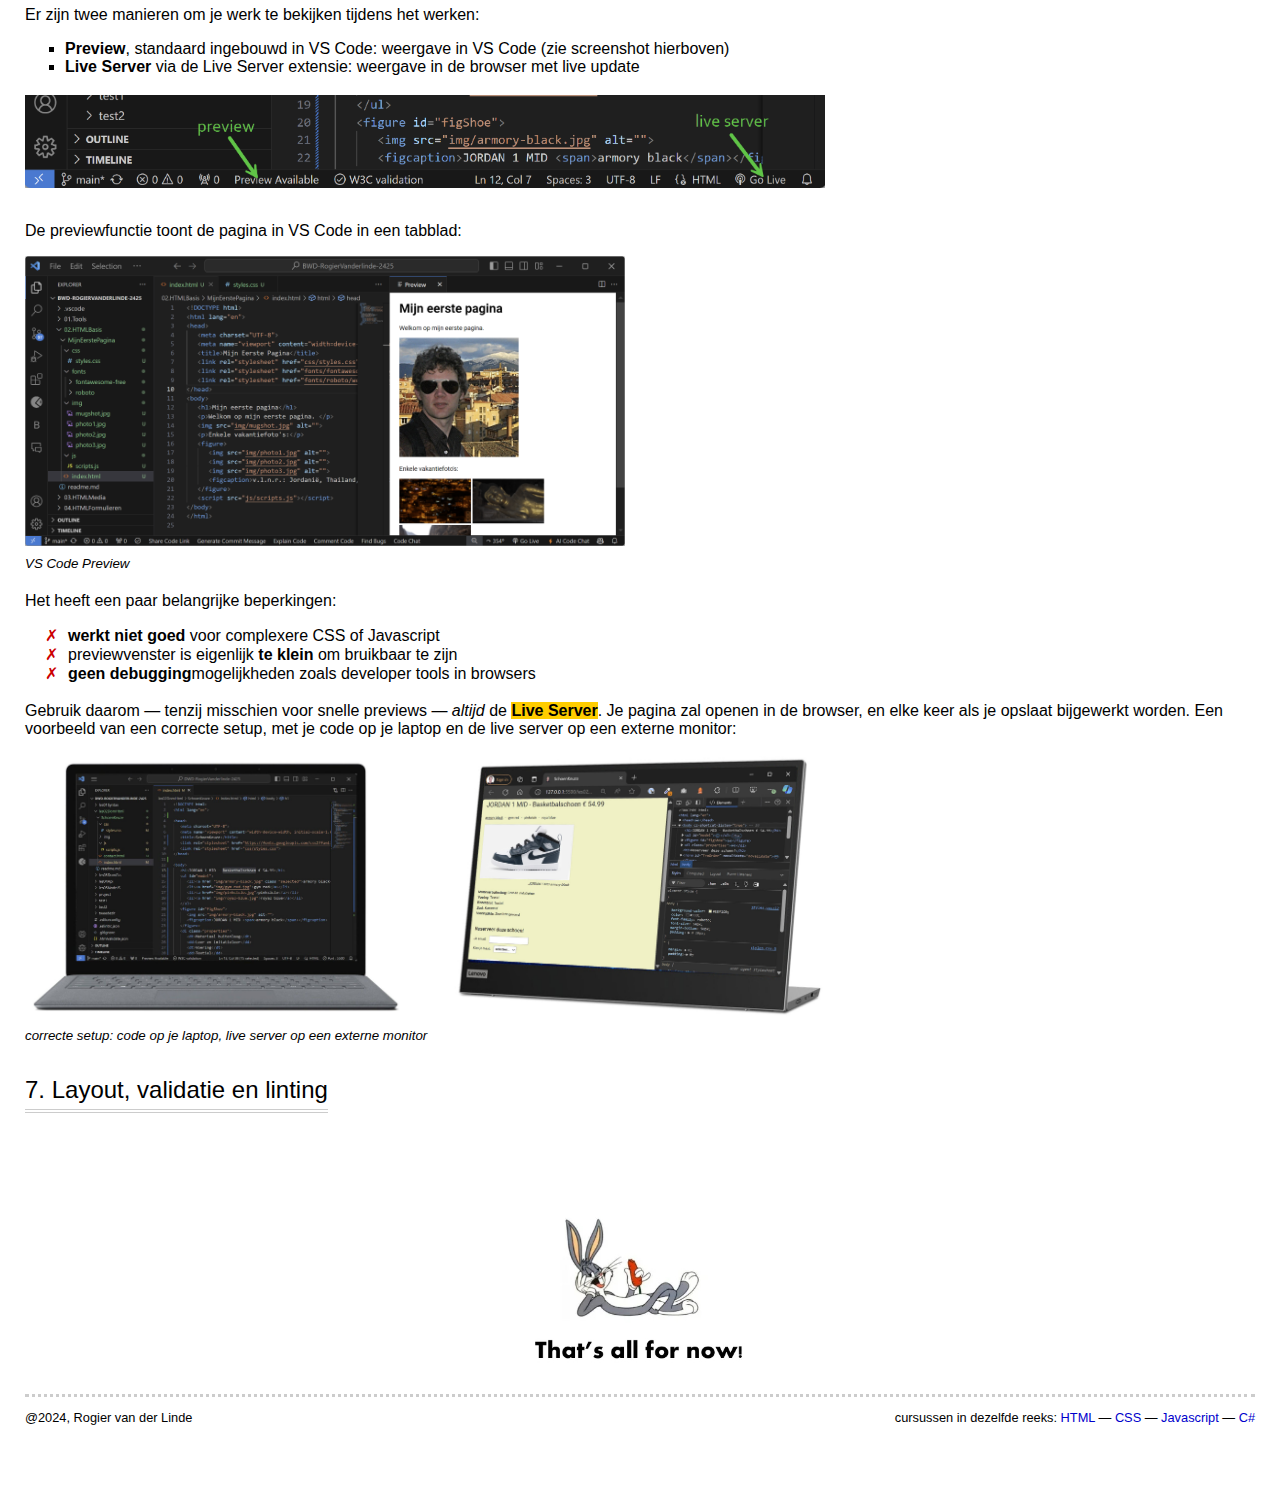
==== commit eb016cc7: "VS code uitgebreid" ====
--- a/02_vscode.html
+++ b/02_vscode.html
@@ -3,7 +3,7 @@
 <html lang="nl">
 
 <head>
-   <title>VS Code | HTML cursus</title>
+   <title>VS Code | Ontwikkelomgeving</title>
    <meta charset="UTF-8">
    <meta name="viewport" content="width=device-width, initial-scale=1.0">
    <link rel="stylesheet" href="common/styles.css">
@@ -66,7 +66,7 @@
       <p><strong>Node packages</strong> kan je zien als code bibliotheken die kunnen gebruikt worden door allerhande extensies of VS Code zelf. Om deze packages te kunnen installeren en beheren heb je <strong>NodeJS</strong> nodig, dus mocht je dat nog niet geïnstalleerd hebben, ga dan terug naar stap 2 en installeer het eerst.</p>
       <p>Open een nieuwe terminal in VS Code, en voer één voor één volgende vijf commando's uit:</p>
       <pre class="language-js notoolbar"><code>&gt; npm install -g html-validate
-&gt; npm install -g eslint
+&gt; npm install -g eslint@8.57.0
 &gt; npm install -g stylelint
 &gt; npm install -g stylelint-config-recommended
 &gt; npm install -g stylelint-csstree-validator</code></pre>
@@ -111,10 +111,130 @@
          <li><strong>ontlasting lichaam</strong>: met shortcuts werken is veel minder belastend voor gewrichten en spieren dan telkens te moeten wisselen tussen toetsenbord en muis</li>
       </ul>
 
+      <h2>Hoe oefeningen maken</h2>
+      <h3>stap 1: open je repository in VS Code</h3>
+      <p>
+         Voor elk vak zul je een repository moeten maken, zie <a href="03_github.html#repository-opzetten">dit hoofdstuk</a>. 
+         Elke keer als je een oefening maakt, open je de volledige repo in VS Code. 
+         Enkel één oefening kan ook, maar dan is het moeilijker om code uit andere lessen terug te vinden om te gebruiken. 
+         Er zijn meerdere manieren. Het makkelijkste is via <strong>Verkenner</strong> of via <strong>Github Desktop</strong>:
+      </p>
+      <figure>
+         <img src="img/02_vscode/repo openen verkenner.png" alt="" class="w-500">
+         <figcaption>methode 1: open via de rechtermuisknop in Verkenner</figcaption>
+      </figure>
+      <figure>
+         <img src="img/02_vscode/repo openen github desktop.png" alt="" class="w-700">
+         <figcaption>methode 2: open via Github Desktop</figcaption>
+      </figure>
+      <p>Je krijgt alle mappen te zien (screenshot voor Basic Web Development):</p>
+      <figure>
+         <img src="img/02_vscode/repo in vs code.png" alt="" class="w-700">
+         <figcaption>alle mappen in VS Codes</figcaption>
+      </figure>
+      <h3>stap 2: maak de oefening aan</h3>
+      <p>Eerst moet je weten om <strong>welke les</strong> en wat de <strong>naam van de oefening</strong> is. Dit vind je terug in de opgave:</p>
+      <figure>
+         <img src="img/02_vscode/les en oefening.png" alt="" class="w-500">
+         <figcaption>nummer van de les en naam van de oefening</figcaption>
+      </figure>
+      <p>Stappen:</p>
+      <ol>
+         <li>maak een <strong>submap</strong> in de les met <em>exact</em> de naam van de oefening, hier <em>MijnEerstePagina</em></li>
+         <li>voeg een bestand <strong>index.html</strong> toe</li>
+         <li>maak de <strong>HTML basiscode</strong> aan (b.v. met de <strong>html:5 + tab</strong> shortcut)</li>
+         <li>geef de pagina een titel</li>
+      </ol>
+      <figure>
+         <img src="img/02_vscode/stap1.png" alt="" class="w-300">
+         <figcaption>maak een nieuwe map...</figcaption>
+      </figure>
+      <figure>
+         <img src="img/02_vscode/stap2.png" alt="" class="w-300">
+         <figcaption>...met exact de naam van de oefening...</figcaption>
+      </figure>
+      <figure>
+         <img src="img/02_vscode/stap3.png" alt="" class="w-300">
+         <figcaption>...voeg dan een bestand toe...</figcaption>
+      </figure>
+      <figure>
+         <img src="img/02_vscode/stap4.png" alt="" class="w-600">
+         <figcaption>...met exact de naam <strong>index.html</strong>, en gebruik de <strong>html:5 + TAB</strong> shortcut...</figcaption>
+      </figure>
+      <figure>
+         <img src="img/02_vscode/stap5.png" alt="" class="w-600">
+         <figcaption>...en geef de pagina een titel</figcaption>
+      </figure>
+      <h3>stap 3: werk de oefening uit</h3>
+      <p>Voeg nu alle mappen en bestanden toe die je nodig hebt voor deze oefening, typisch:</p>      
+      <ul>
+         <li><em>img</em>: afbeeldingen (meestal meegegeven met de opgave)</li>
+         <li><em>css</em>: stijlen</li>
+         <li><em>js</em>: scripts</li>
+         <li><em>fonts</em>: lettertypes</li>
+         <li><em>vendor</em>: externe bestanden en plugins als lightbox, carousel...</li>
+         <li>...</li>
+      </ul>
+      <p>Werk tenslotte de opgave uit. Indien nodig, maak je nog extra submappen aan, b.v. voor afbeeldingen, CSS, fonts enz... Let er op dat alle resources correct gelinkt zijn:</p>
+      <figure>
+         <img src="img/02_vscode/live preview.png" alt="" class="w-1200">
+         <figcaption>uitwerking oefening met Live Preview</figcaption>
+      </figure>
+      <h3>stap 4: commit en push</h3>
+      <p>
+         Als je klaar bent met de oefening, commit en push je de wijzigingen naar Github. 
+         De eenvoudigste en meest universele manier is met Github Desktop; meer details in <a href="03_github.html#oefeningen-pushen">dit hoofdstuk</a>. 
+      </p>
+      <figure>
+         <img src="img/02_vscode/commit push.png" alt="" class="w-1200">
+         <figcaption>commit mededeling, commit en push</figcaption>
+      </figure>
+      <p>Controleer zeker online op github.com eens of alles er goed op staat:</p>
+      <figure>
+         <img src="img/02_vscode/github online.png" alt="" class="w-600">
+      </figure>
+
+
+      <h2>Live server</h2>
+      <p>Er zijn twee manieren om je werk te bekijken tijdens het werken:</p>
+      <ul>
+         <li><strong>Preview</strong>, standaard ingebouwd in VS Code: weergave in VS Code (zie screenshot hierboven)</li>
+         <li><strong>Live Server</strong> via de Live Server extensie: weergave in de browser met live update</li>
+      </ul>
+      <figure>
+         <img src="img/02_vscode/preview live.png" alt="" class="w-800">
+      </figure>
+      <p>De previewfunctie toont de pagina in VS Code in een tabblad:</p>
+      <figure>
+         <img src="img/02_vscode/live preview.png" alt="" class="w-600">
+         <figcaption>VS Code Preview</figcaption>
+      </figure>
+
+      <p>Het heeft een paar belangrijke beperkingen:</p>
+      <ul class="wrong">
+         <li><strong>werkt niet goed</strong> voor complexere CSS of Javascript</li>
+         <li>previewvenster is eigenlijk <strong>te klein</strong> om bruikbaar te zijn</li>
+         <li><strong>geen debugging</strong>mogelijkheden zoals developer tools in browsers</li>
+      </ul>
+      <p>Gebruik daarom &mdash; tenzij misschien voor snelle previews &mdash; <em>altijd</em> de <mark>Live Server</mark>. Je pagina zal openen in de browser, en elke keer als je opslaat bijgewerkt worden. Een voorbeeld van een correcte setup, met je code op je laptop en de live server op een externe monitor:</p>
+      <figure>
+         <img src="img/02_vscode/laptop en monitor.jpg" alt="" class="w-800">
+         <figcaption>correcte setup: code op je laptop, live server op een externe monitor</figcaption>
+      </figure>
+
+      <h2>Layout, validatie en linting</h2>
+
+
+
+
+
    </main>   
    <footer>
       <img src="common/img/thats-all.jpg" alt="">
-      <p>@2014, Rogier van der Linde</p>
+      <div class="footer__bottom">
+         <p>@2024, Rogier van der Linde</p>
+         <p>cursussen in dezelfde reeks: <a href="https://rogiervdl.github.io/HTML-course/">HTML</a> &mdash; <a href="https://rogiervdl.github.io/CSS-course/">CSS</a> &mdash; <a href="https://rogiervdl.github.io/JS-course/">Javascript</a> &mdash; <a href="https://rogiervdl.github.io/CS-course/">C#</a></p>
+      </div>
    </footer>
    <a aria-label="up" id="up" href="#top"><span class="fas fa-chevron-circle-up"></span></a>
    <!-- popup -->
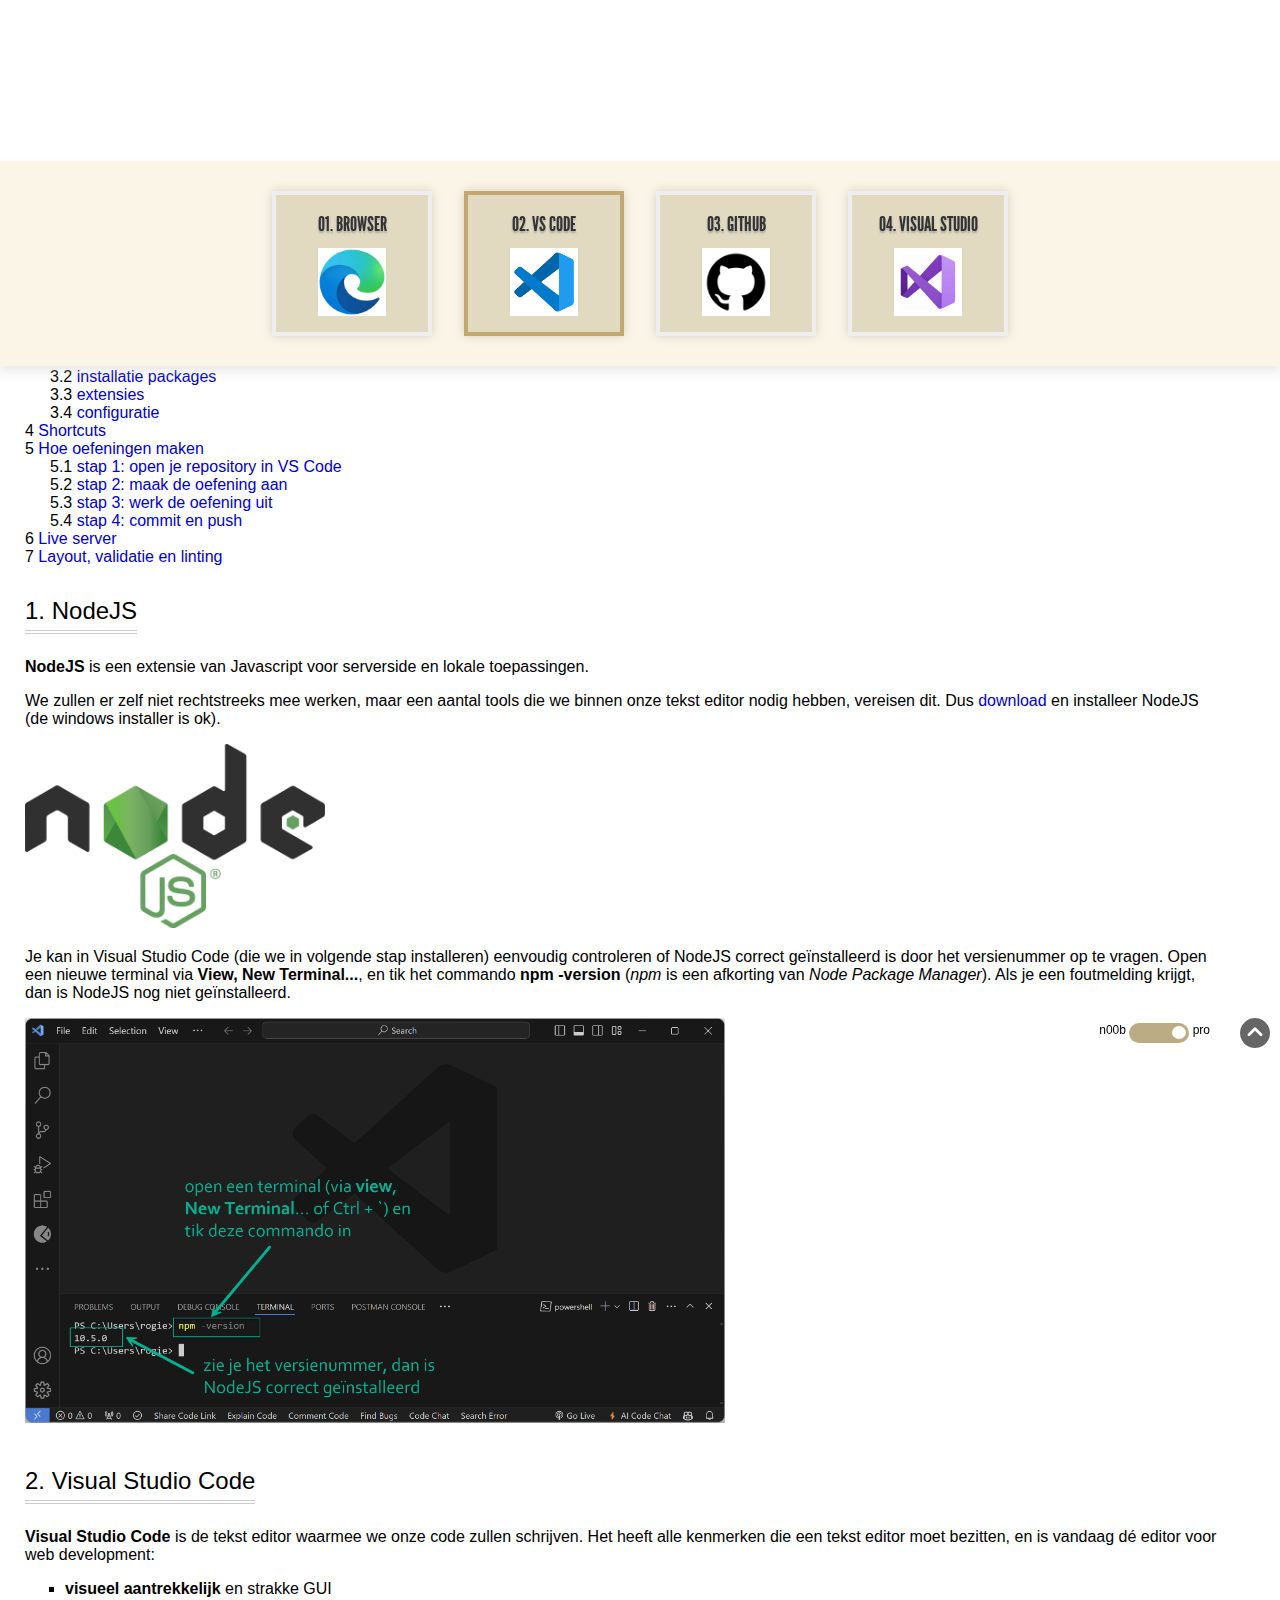
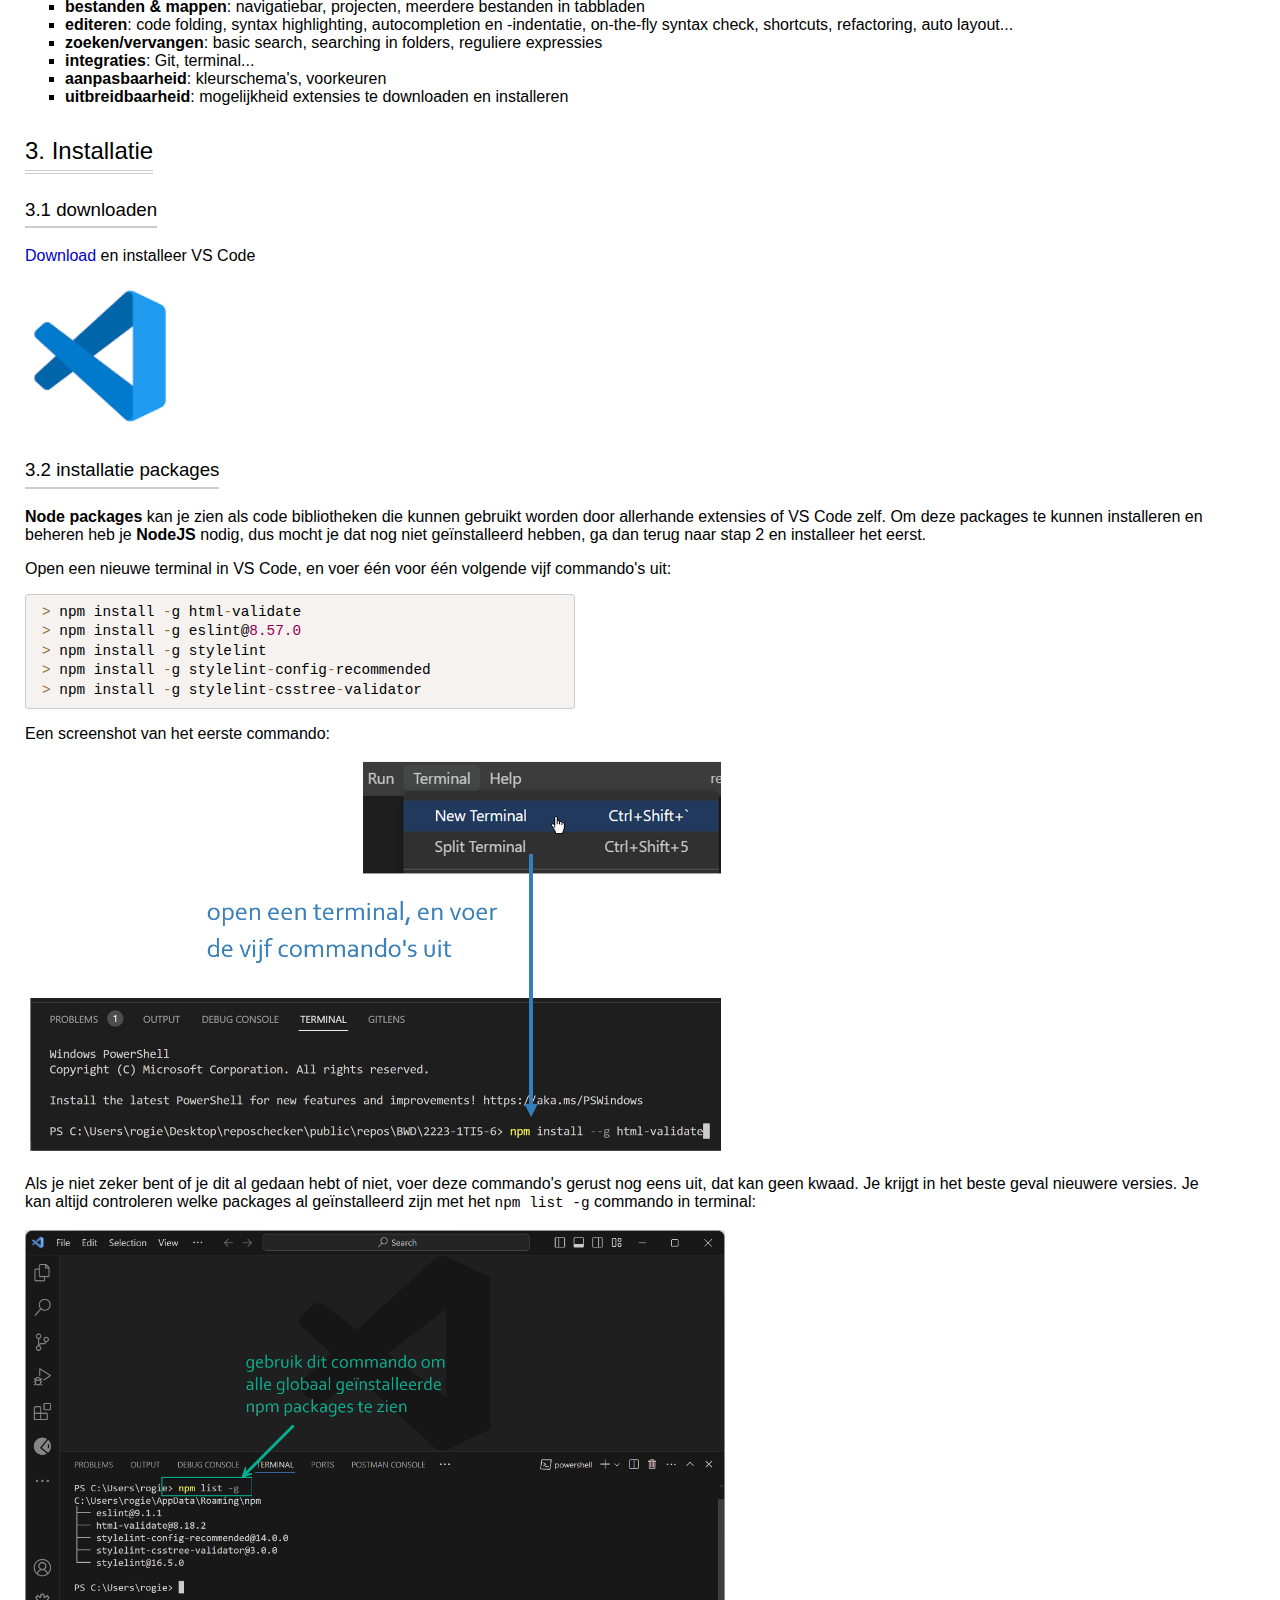
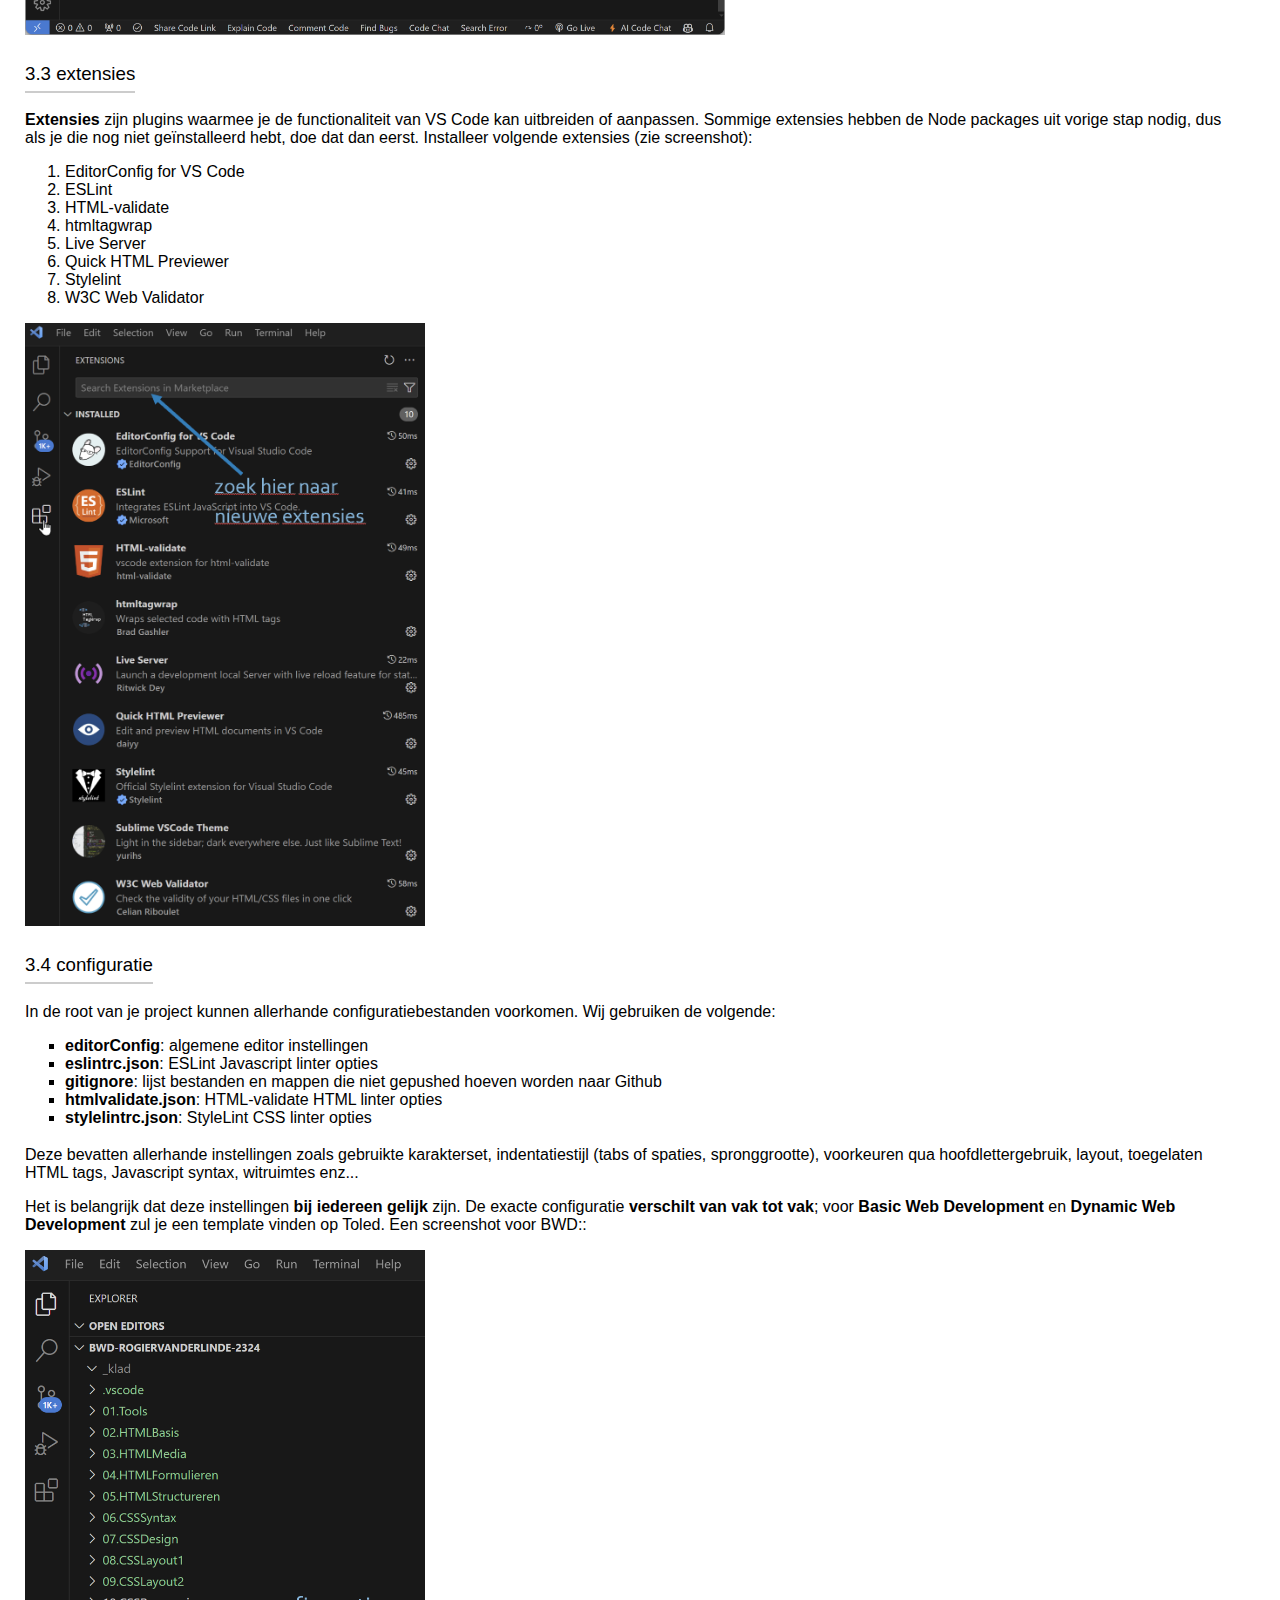
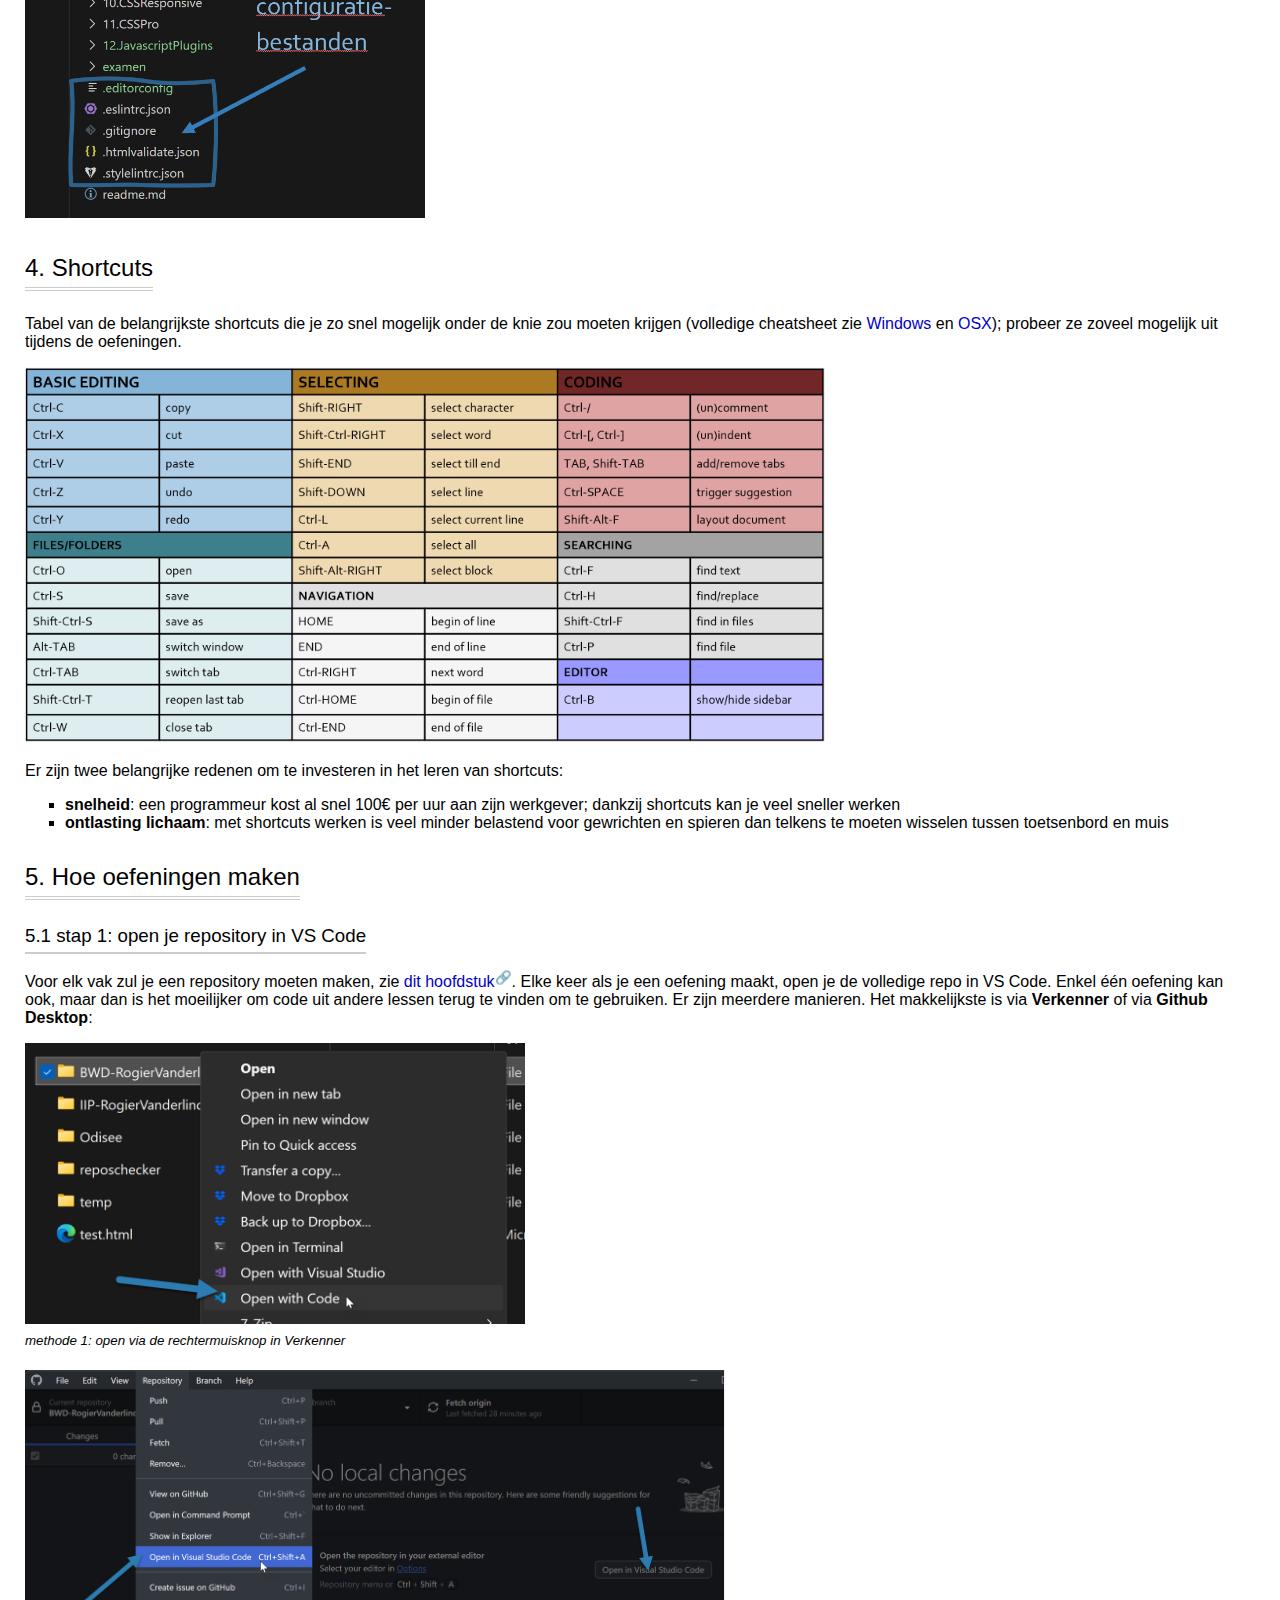
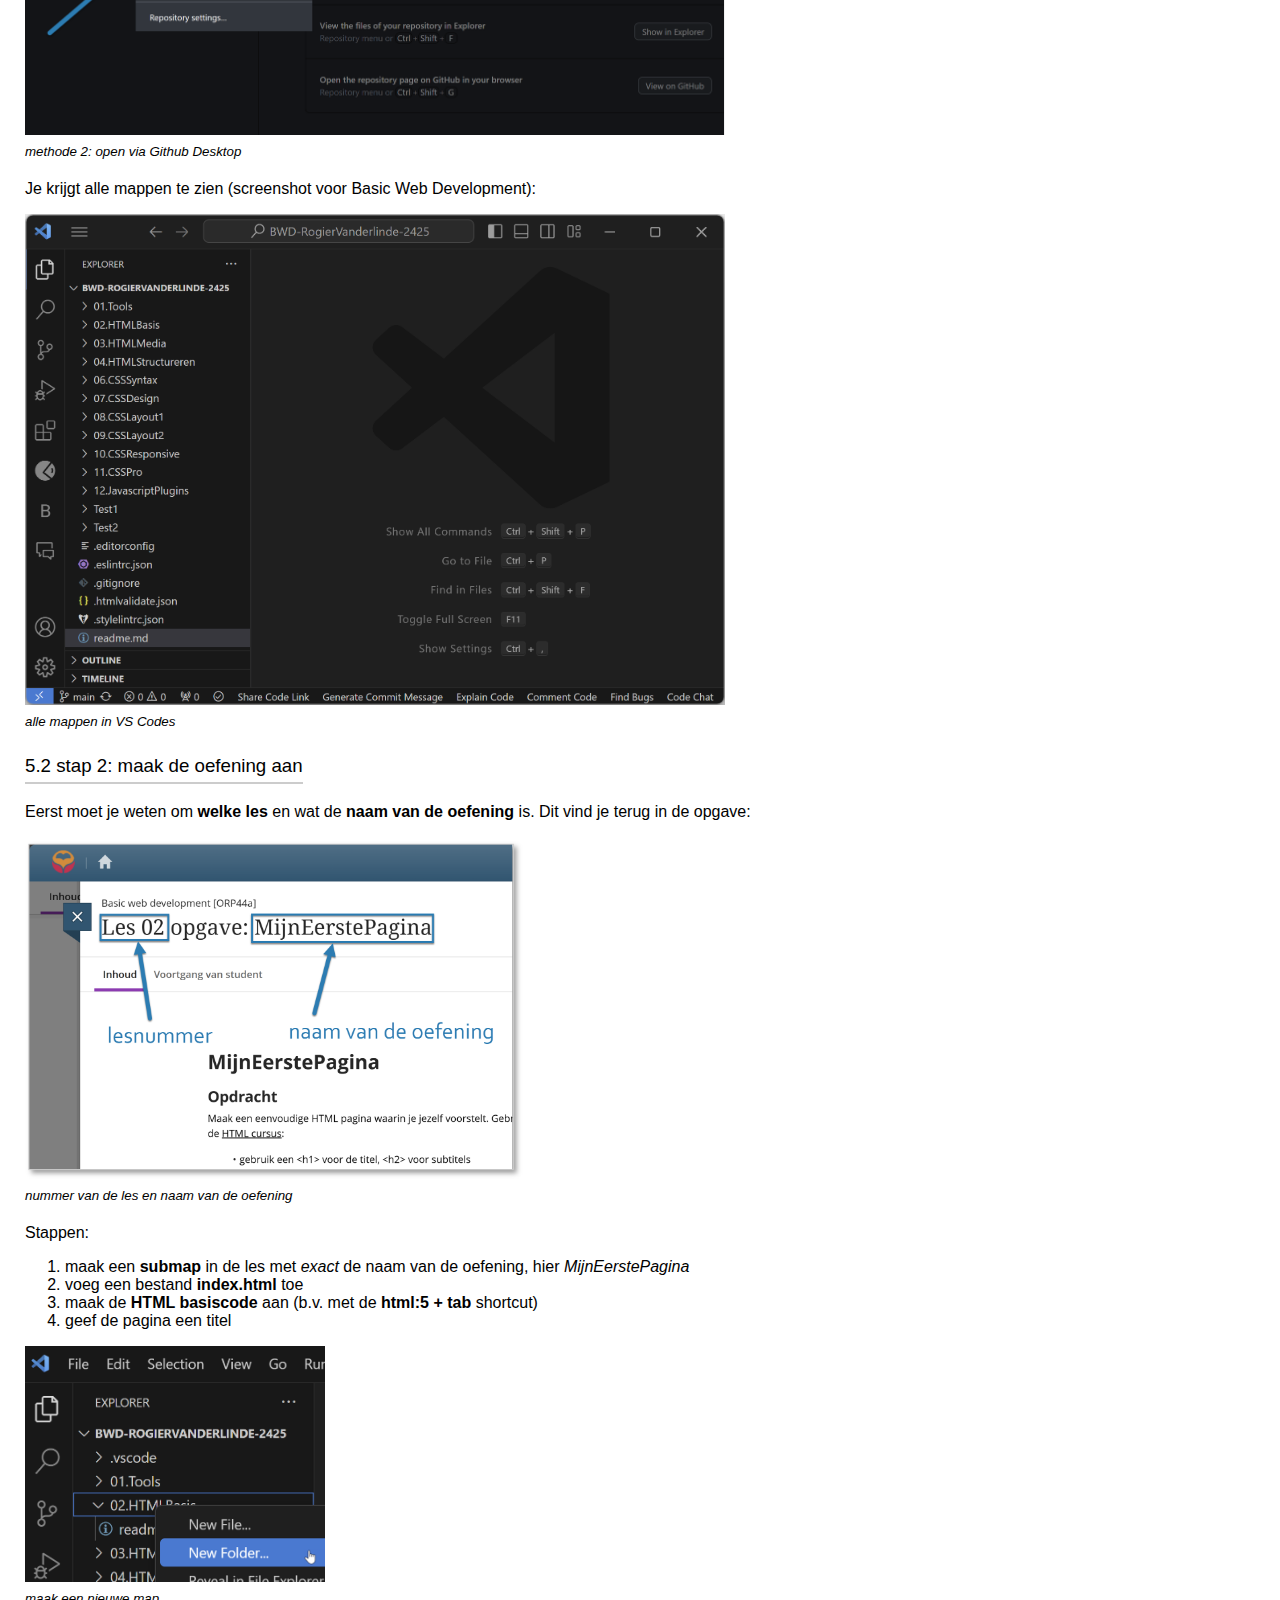
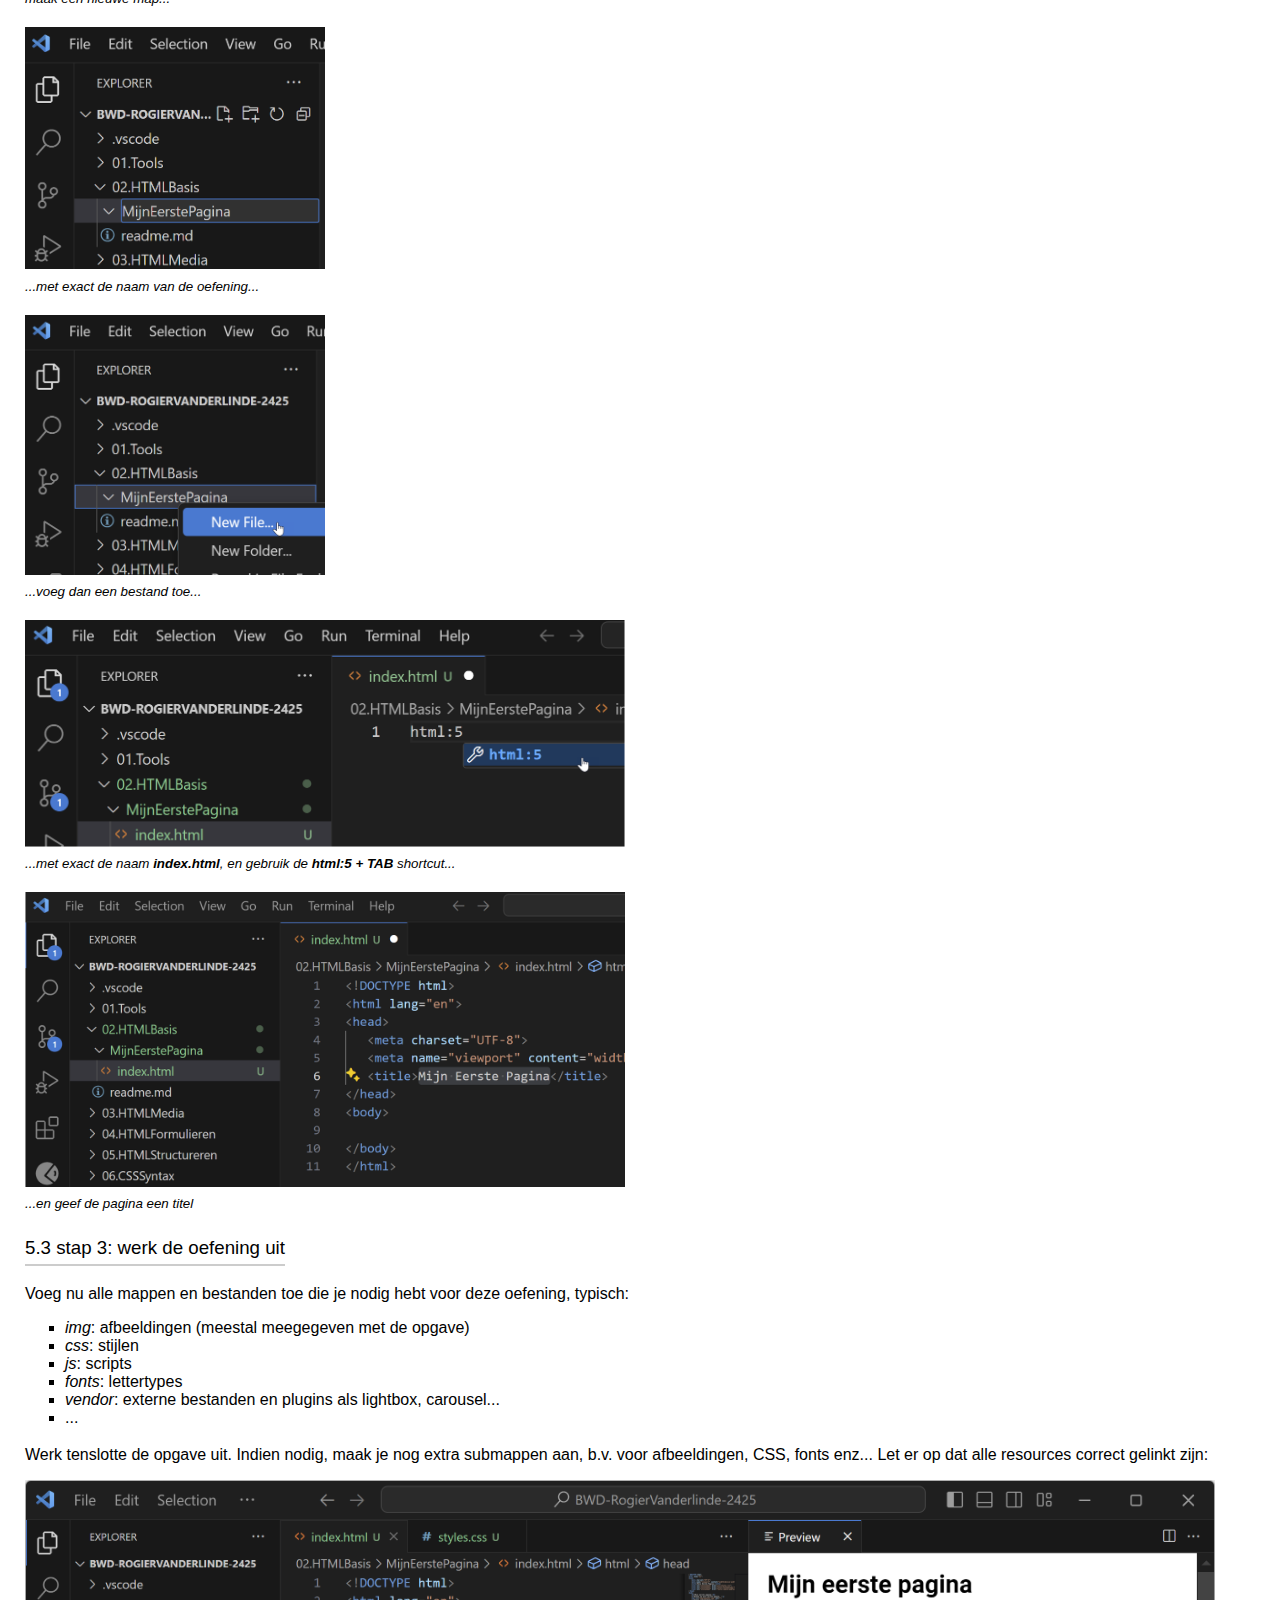
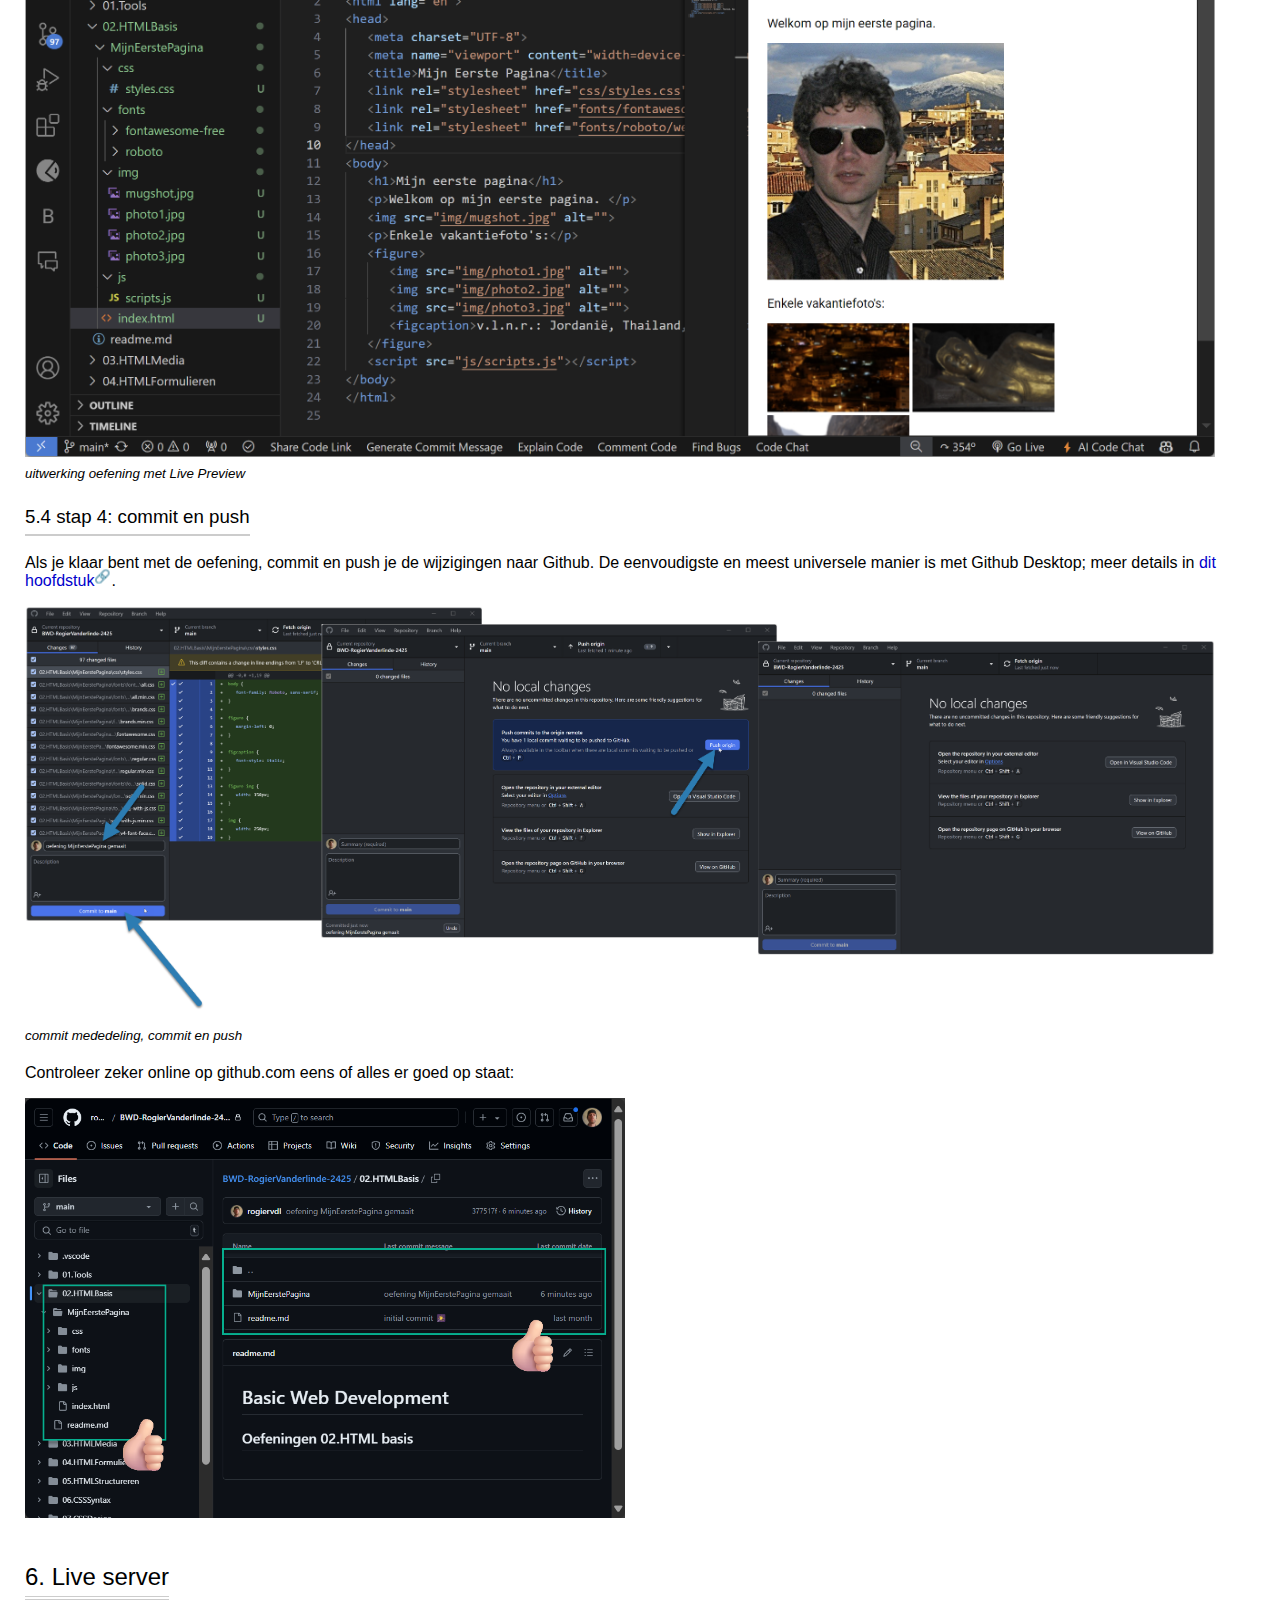
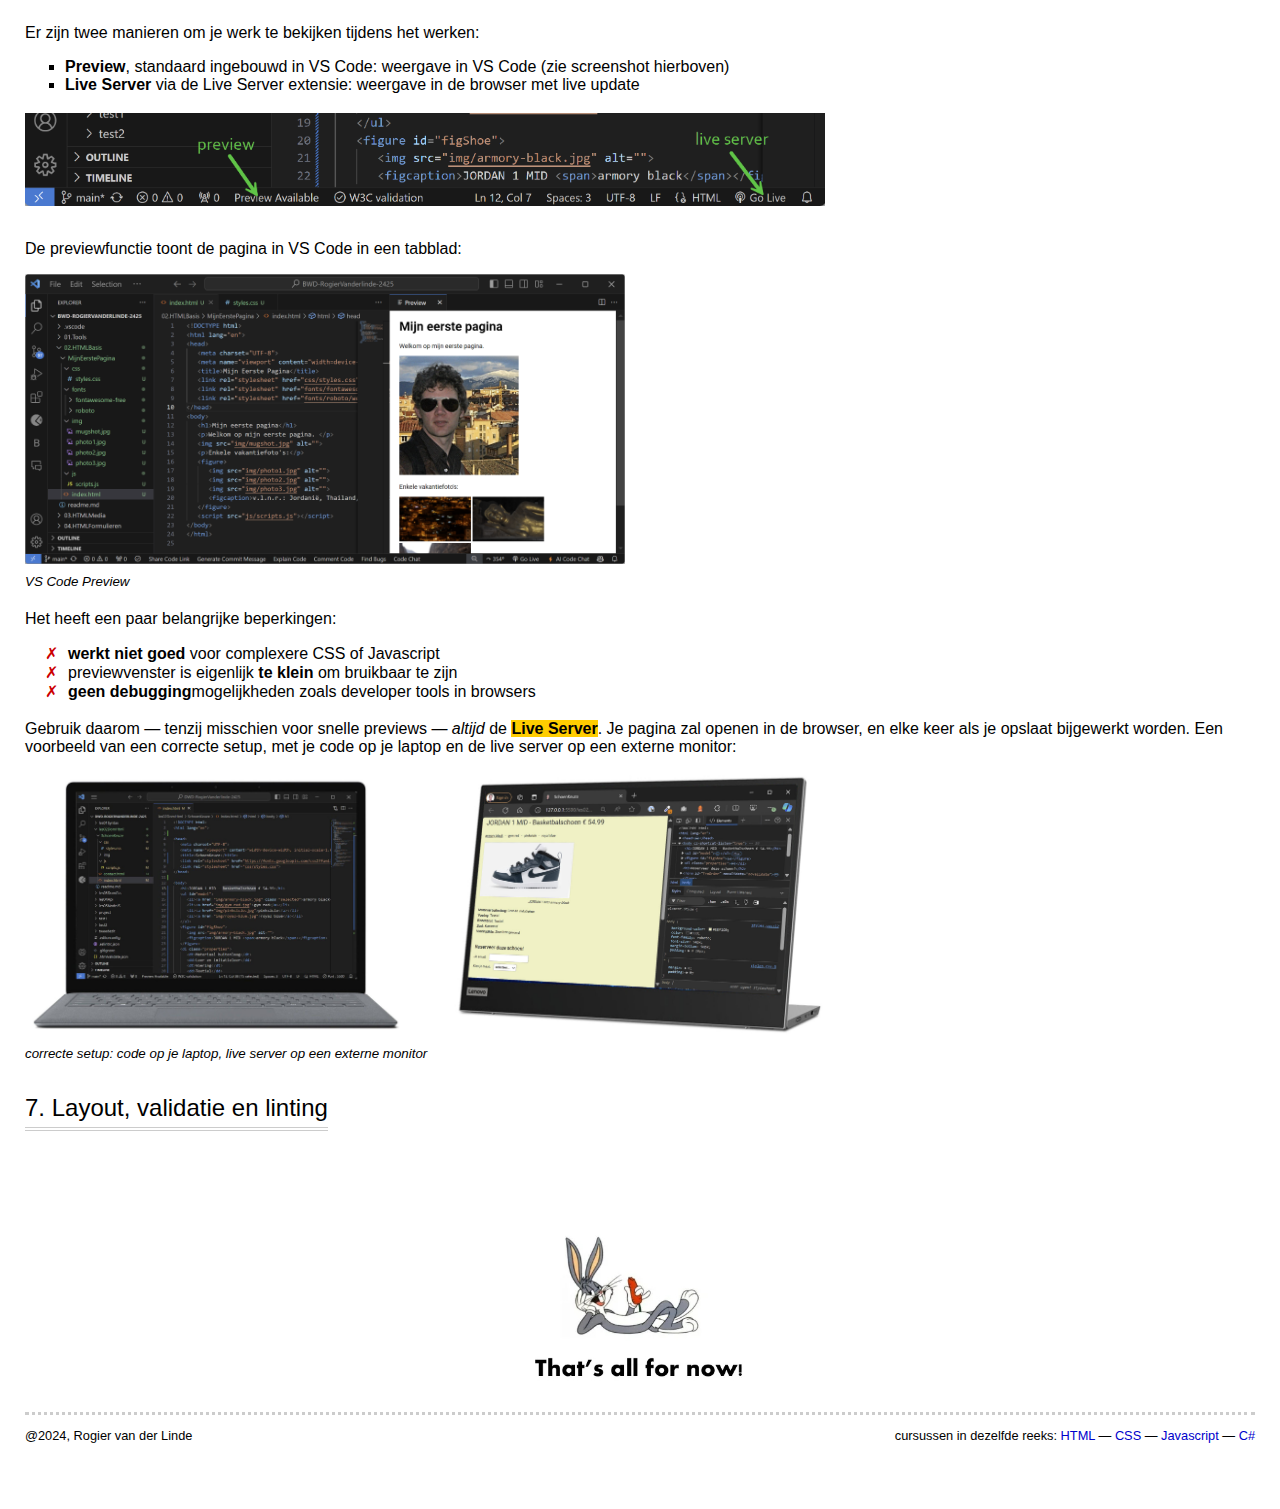
==== commit 50f25cb3: "reorganisatie 📎" ====
--- a/02_vscode.html
+++ b/02_vscode.html
@@ -38,6 +38,7 @@
       </a>
    </nav>
    <h1>02. VS Code</h1>
+   <p class="othercourses"><small>Dit hoofdstuk is onderdeel van de cursus <a href="https://rogiervdl.github.io/DEVENV-course/">Ontwikkelomgeving</a>. Andere cursussen in dezelfde reeks: <a href="https://rogiervdl.github.io/HTML-course/">HTML</a>, <a href="https://rogiervdl.github.io/CSS-course/">CSS</a>, <a href="https://rogiervdl.github.io/JS-course/">Javascript</a>, <a href="https://rogiervdl.github.io/CS-course/">C#</a>.</small></p>
    <div id="toc"></div>
    <main>
       <h2>NodeJS</h2>
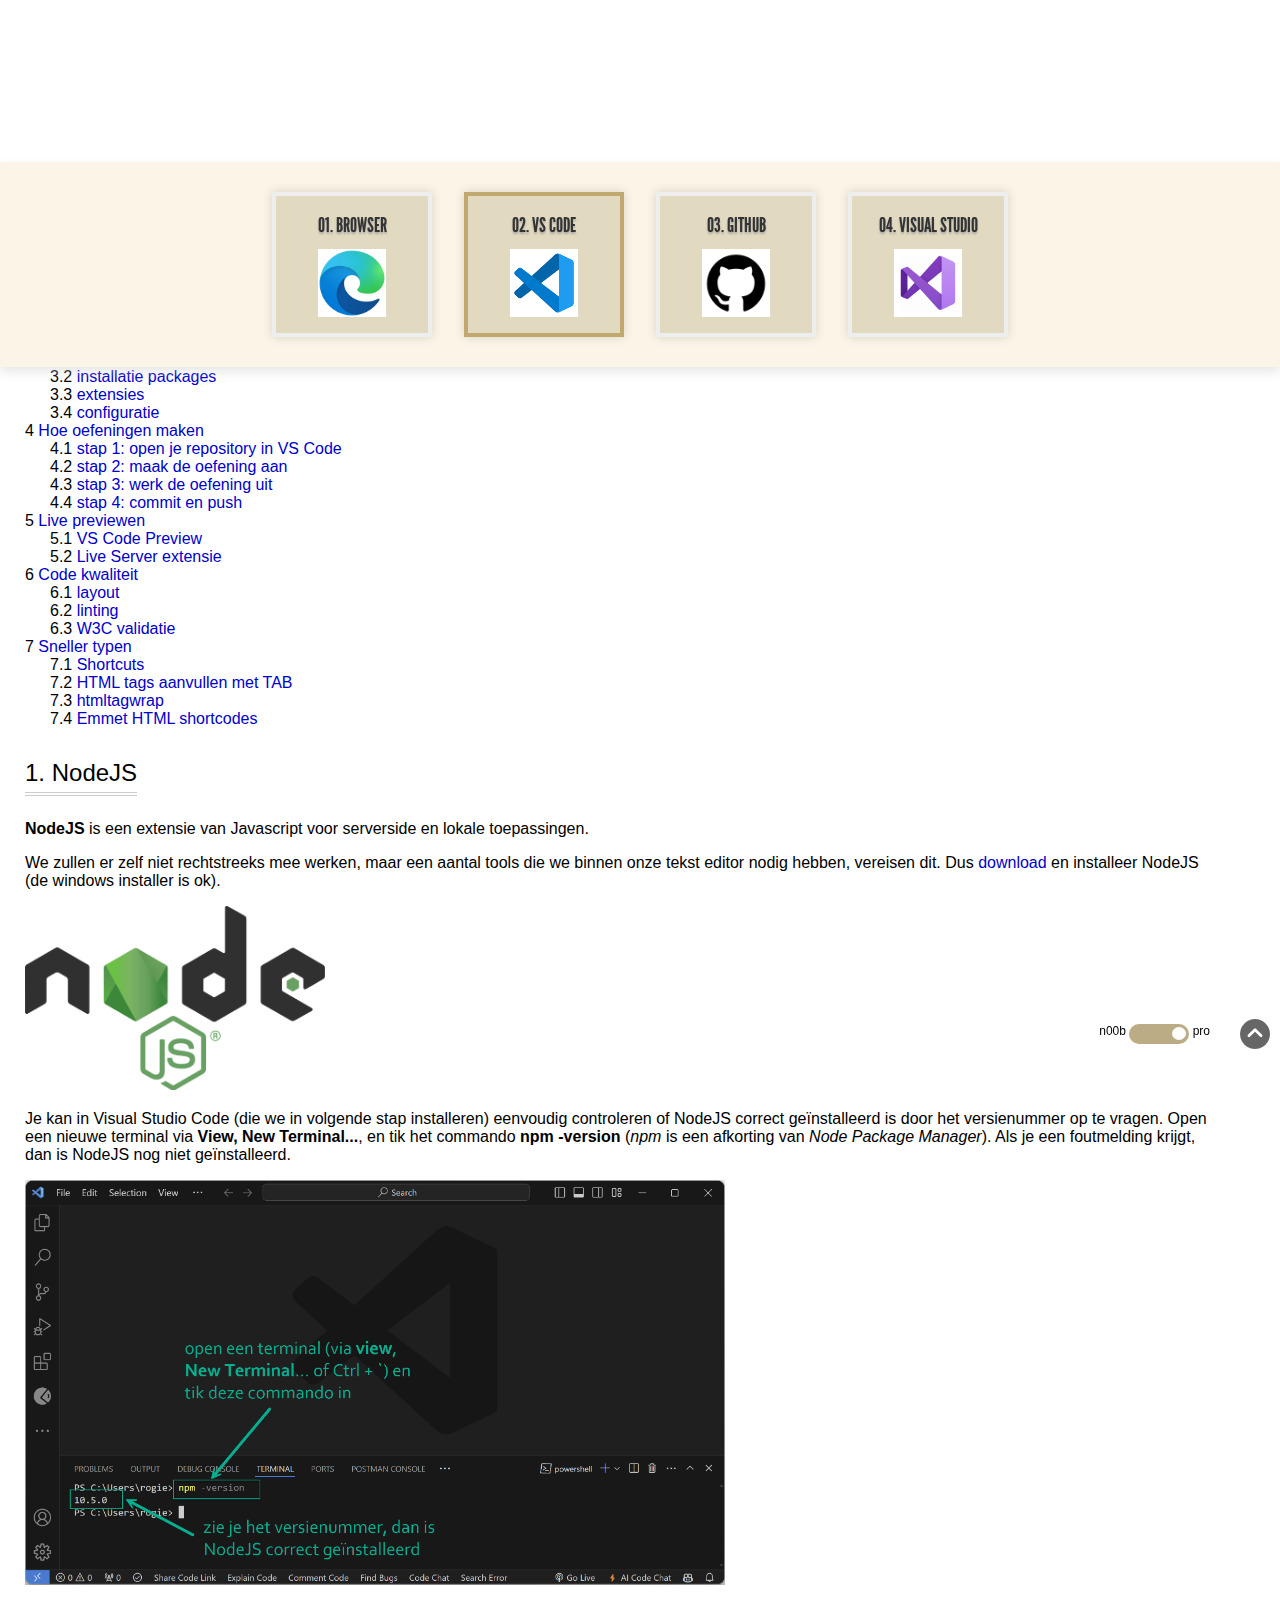
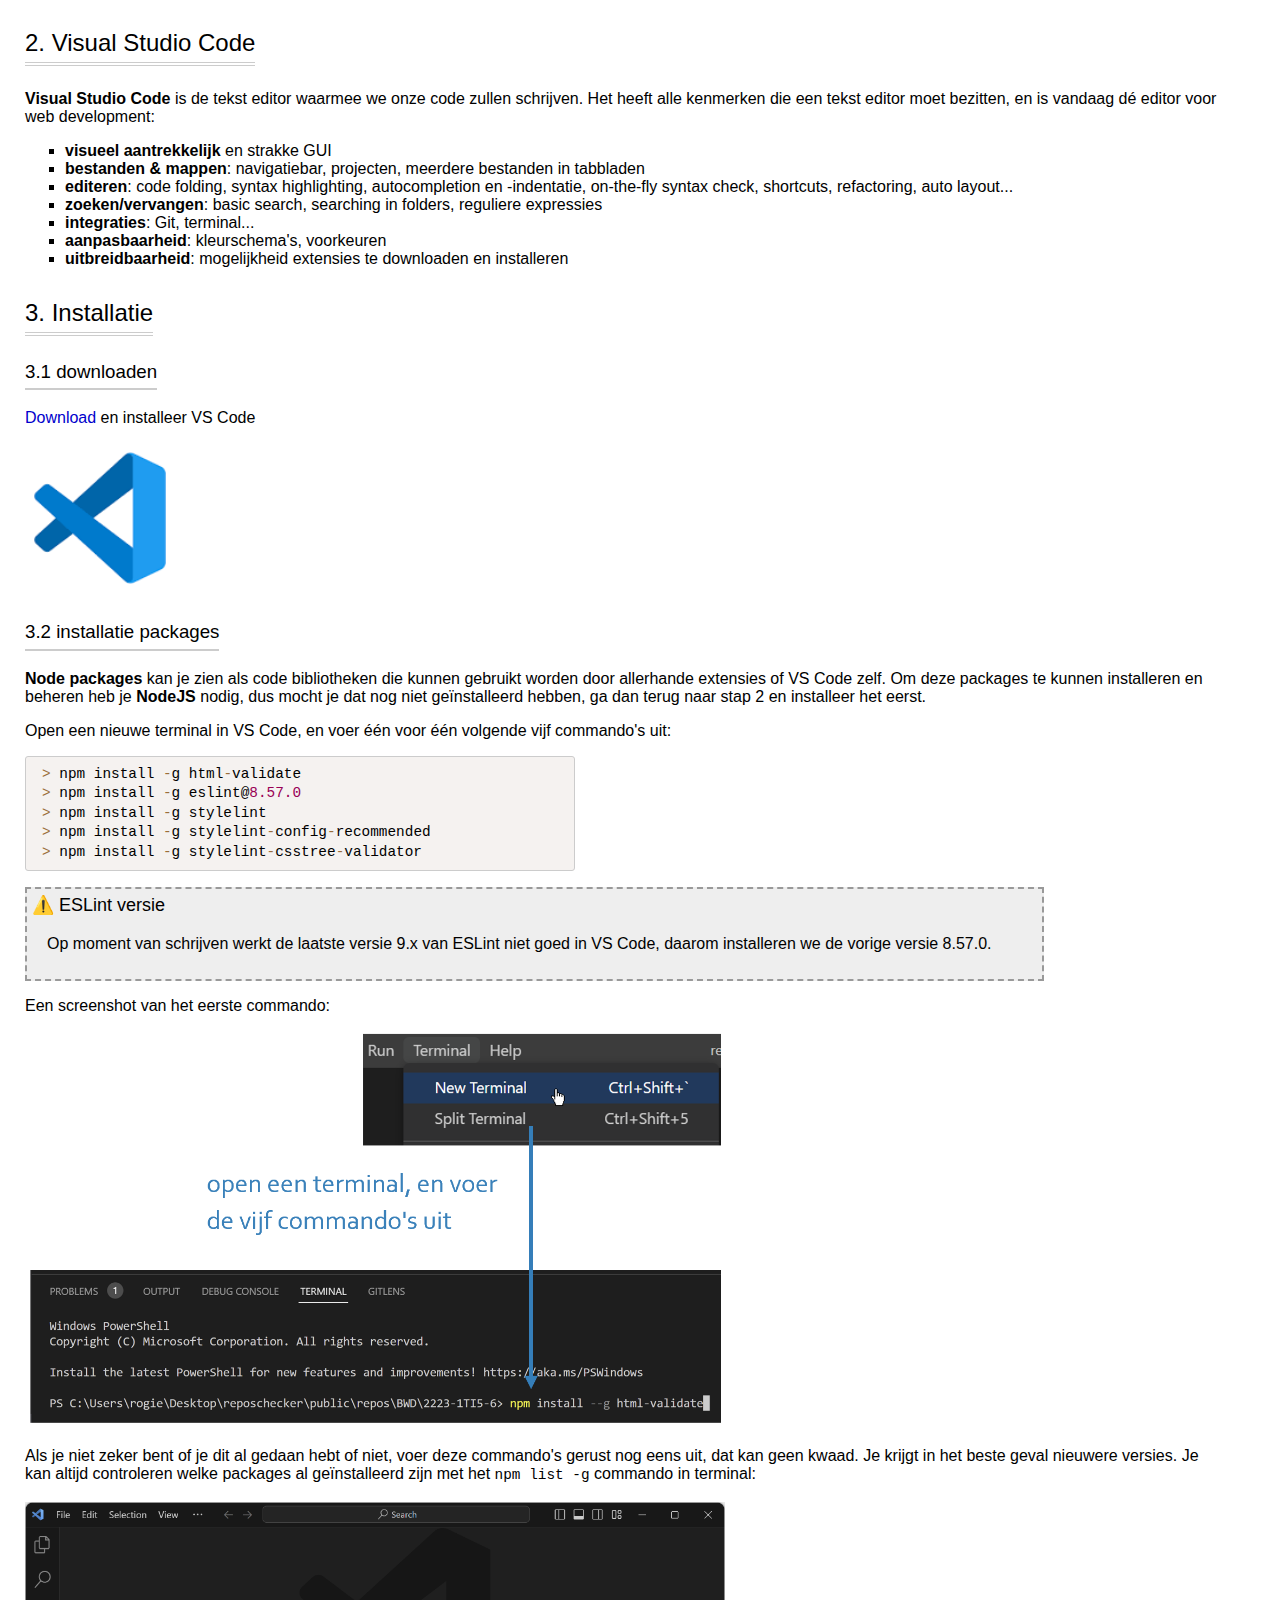
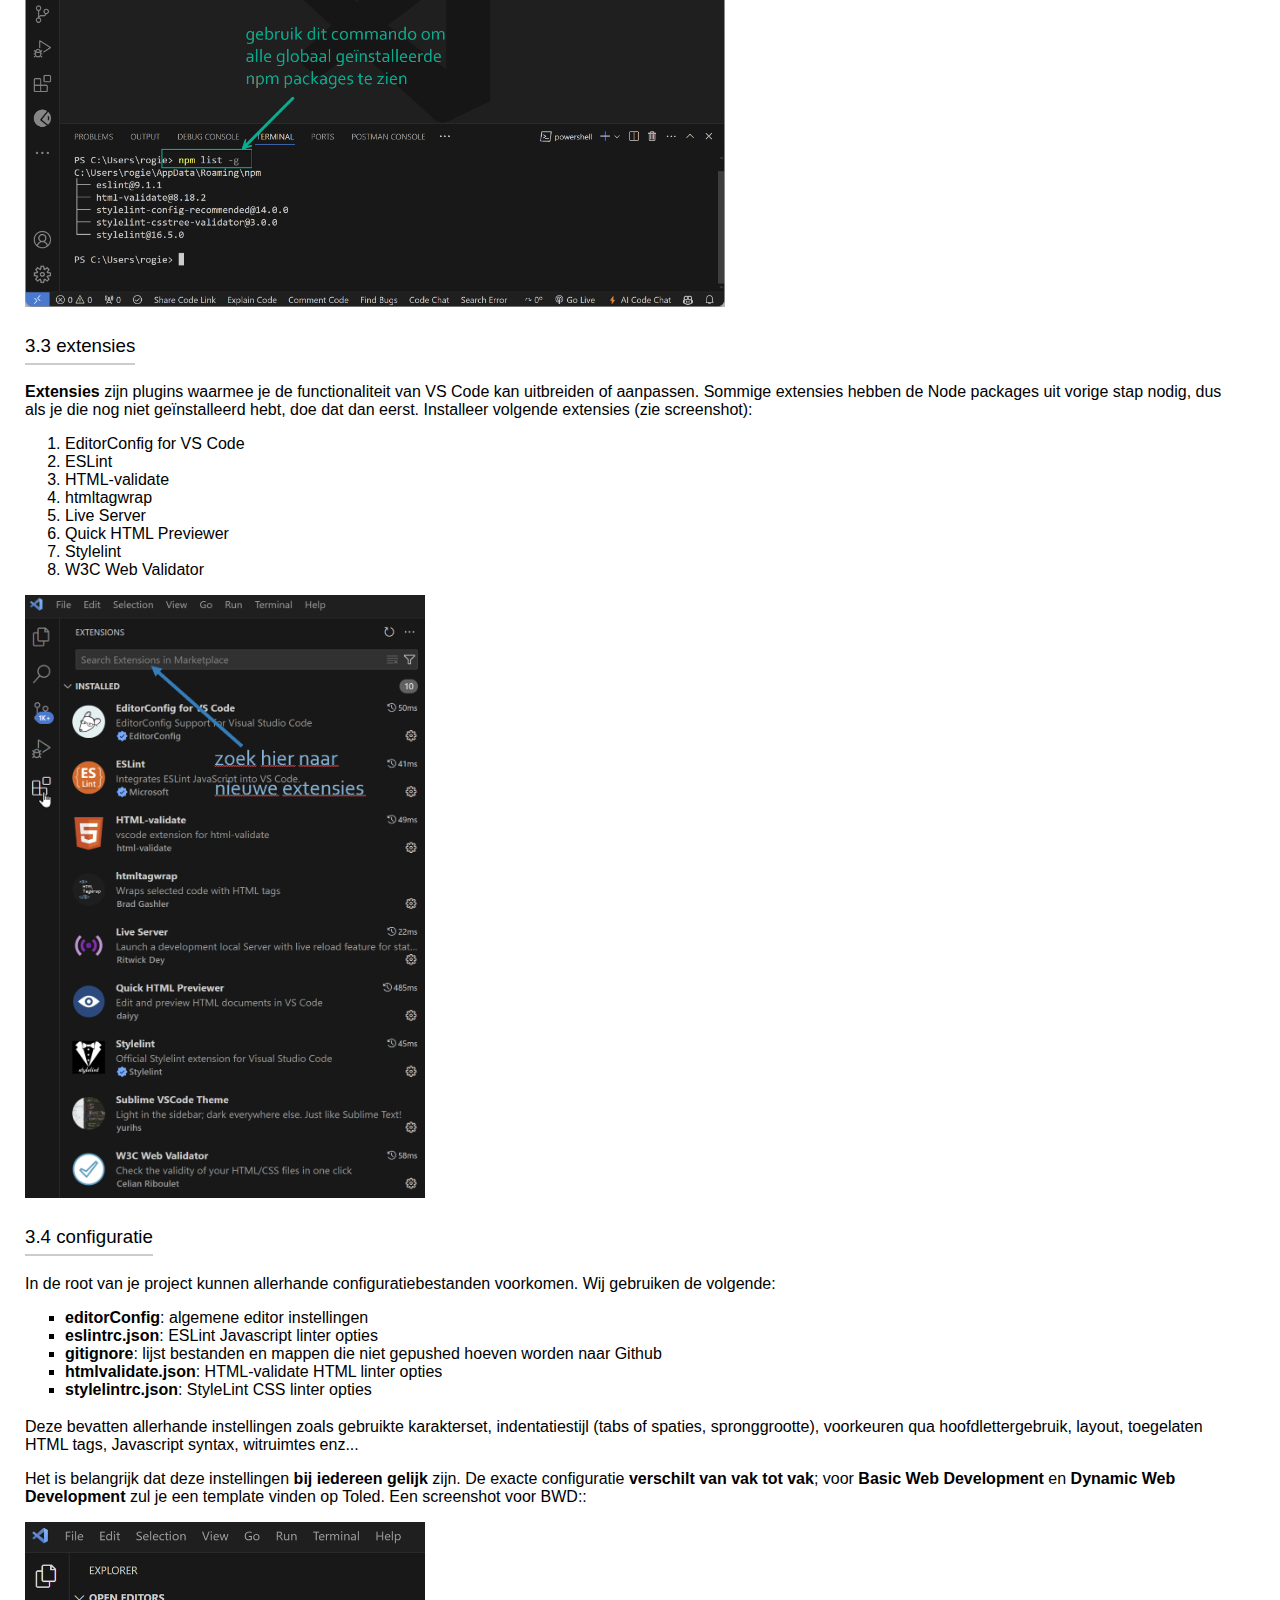
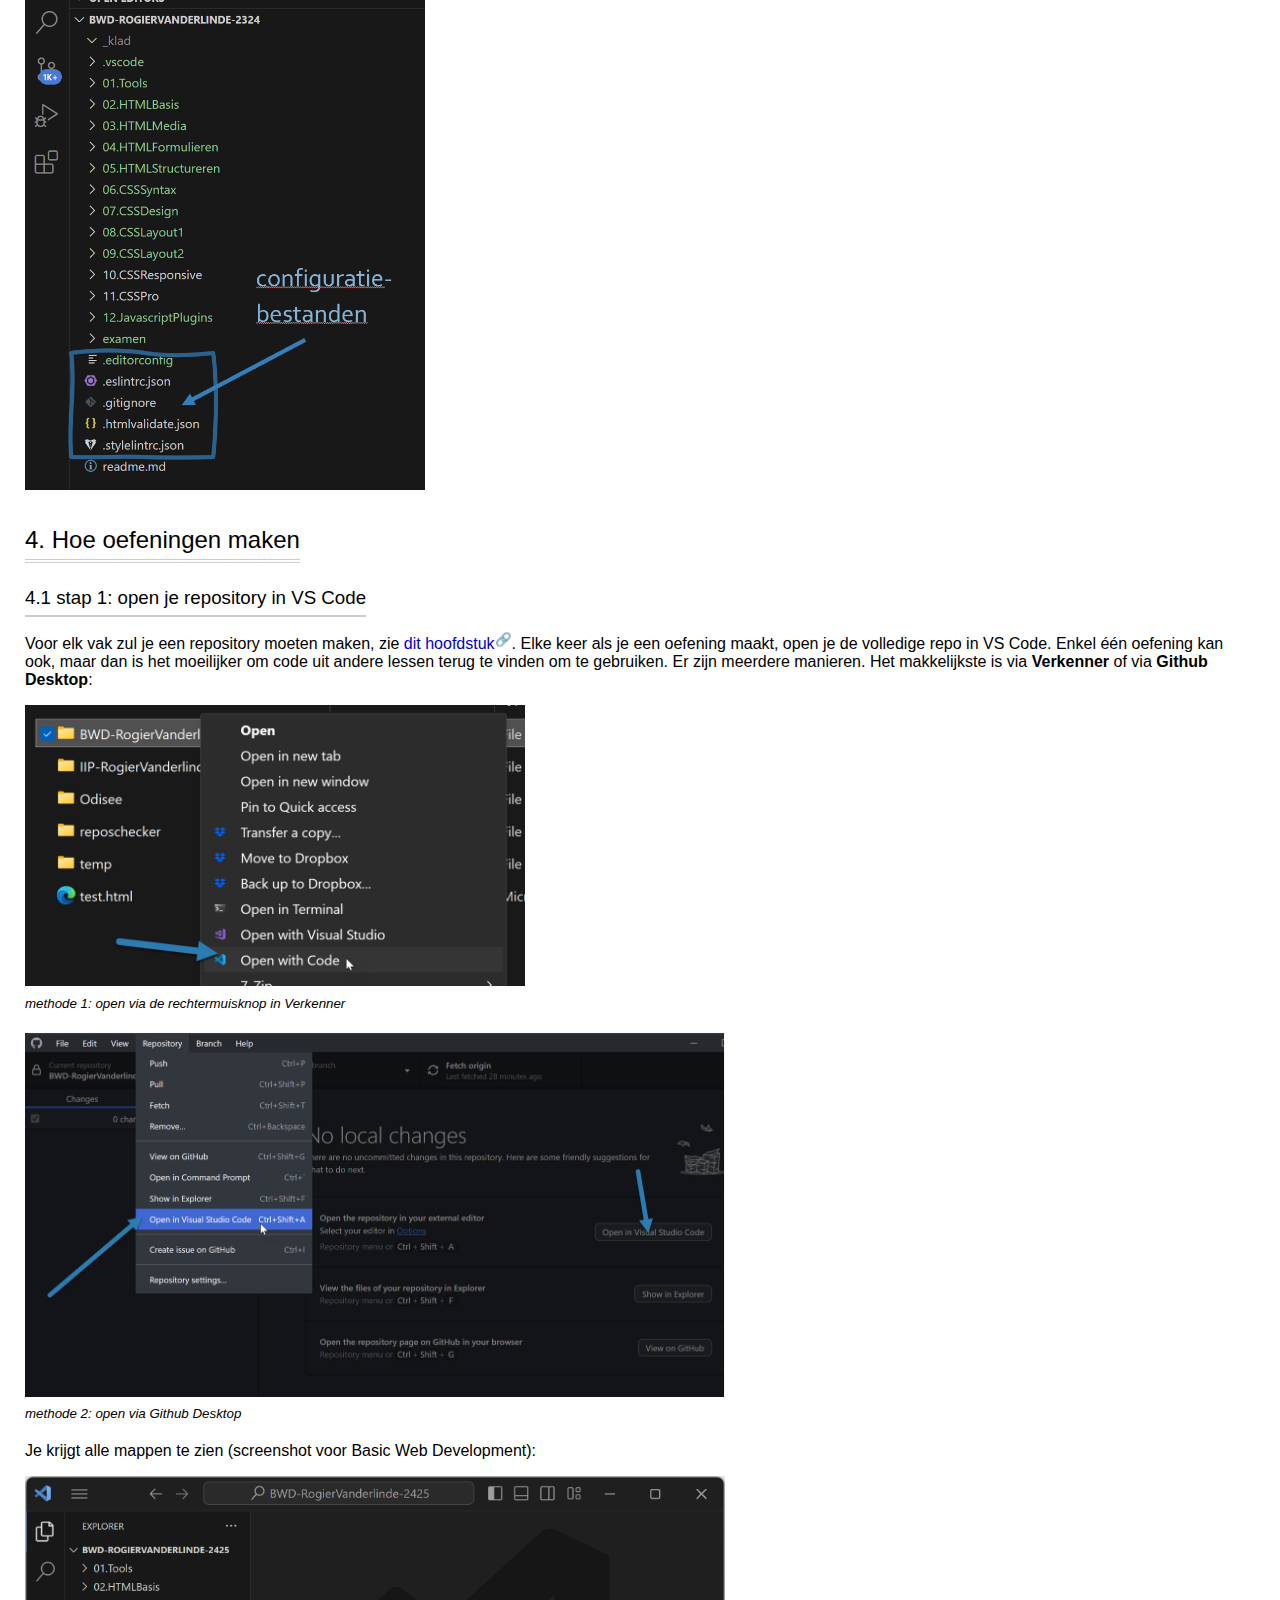
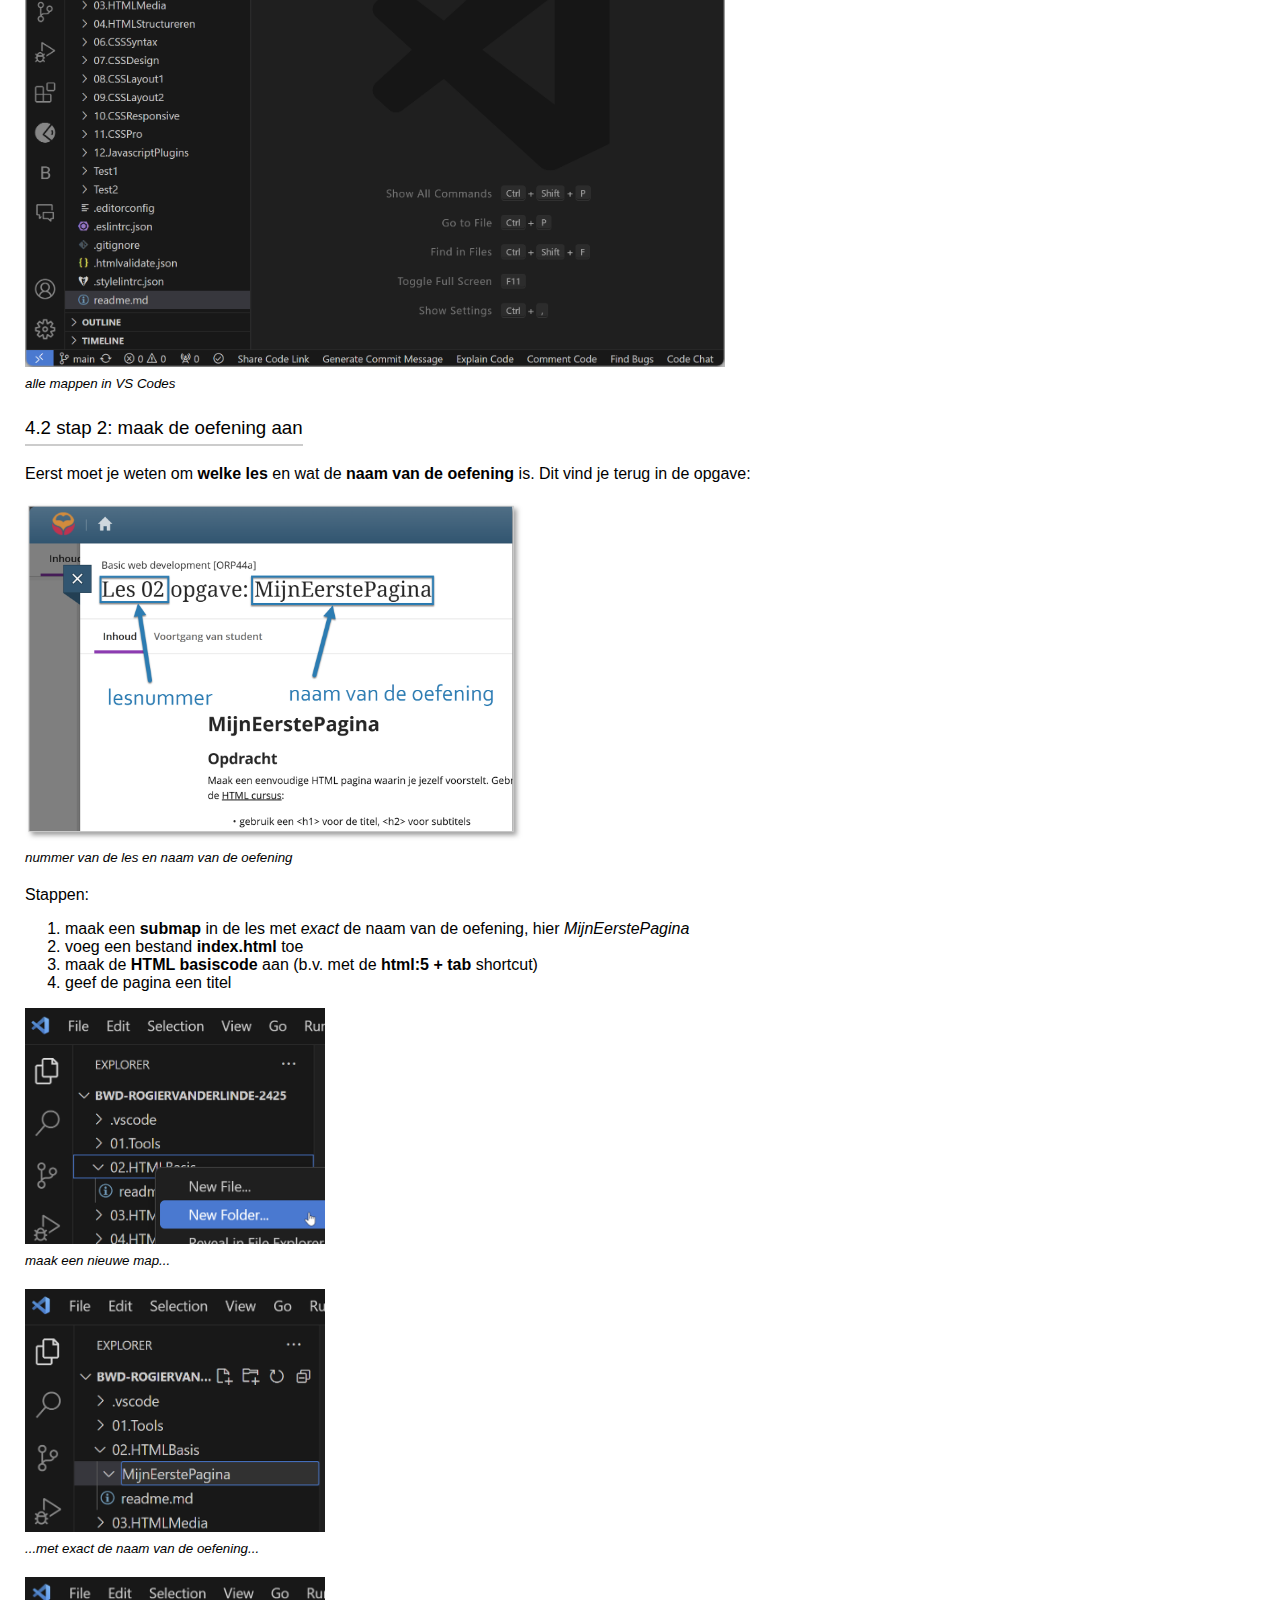
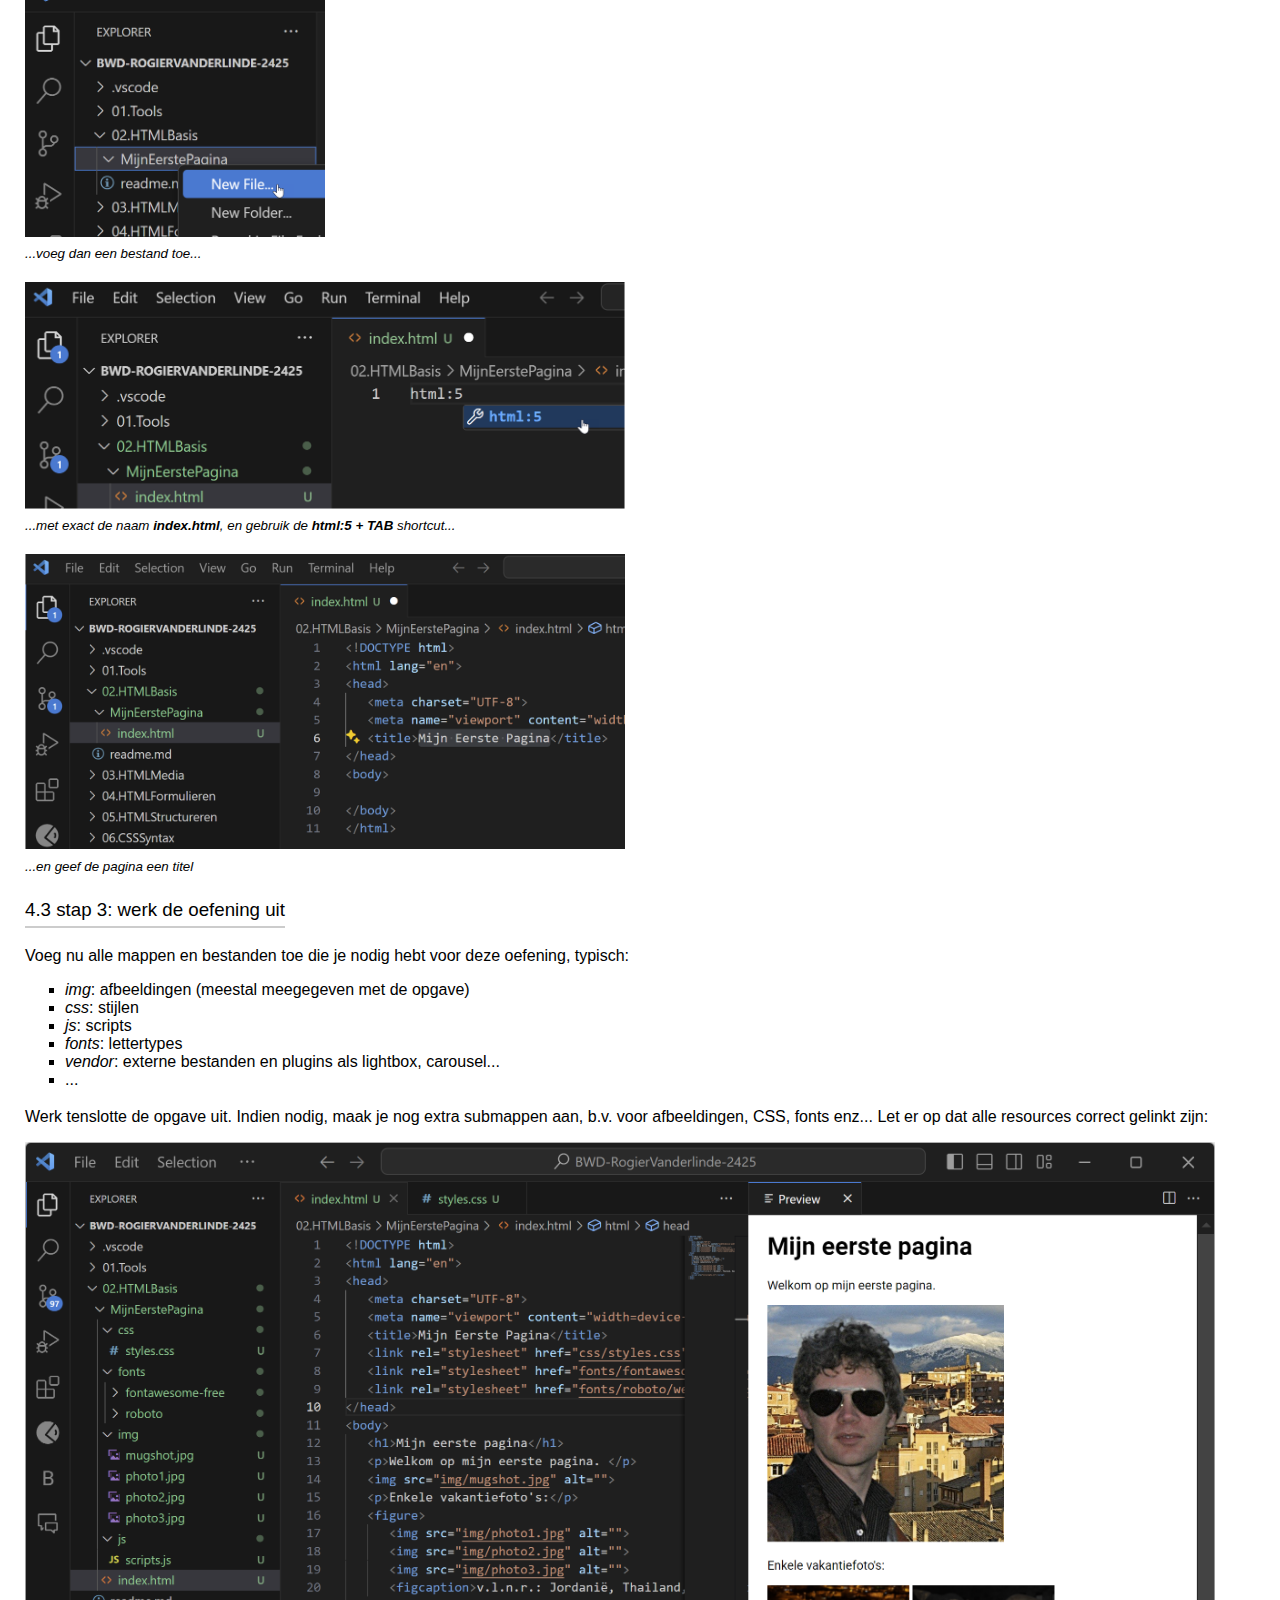
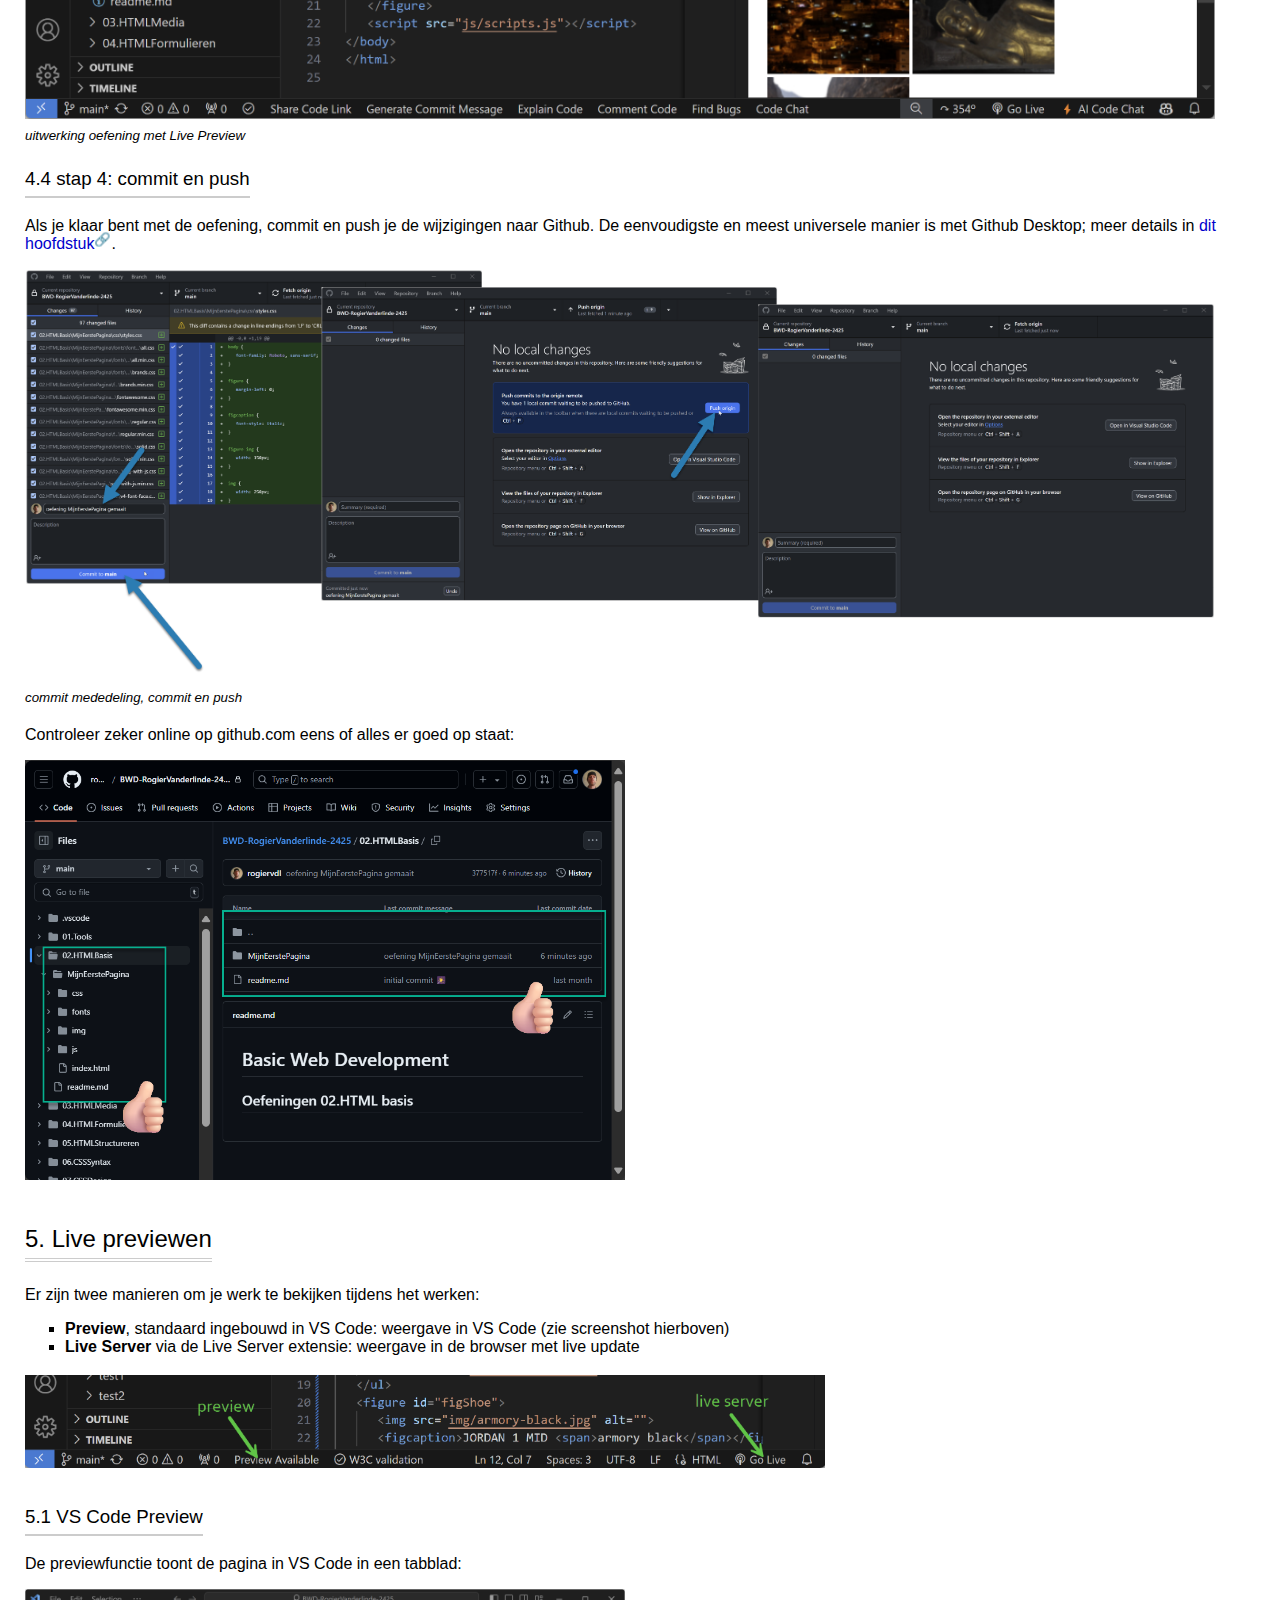
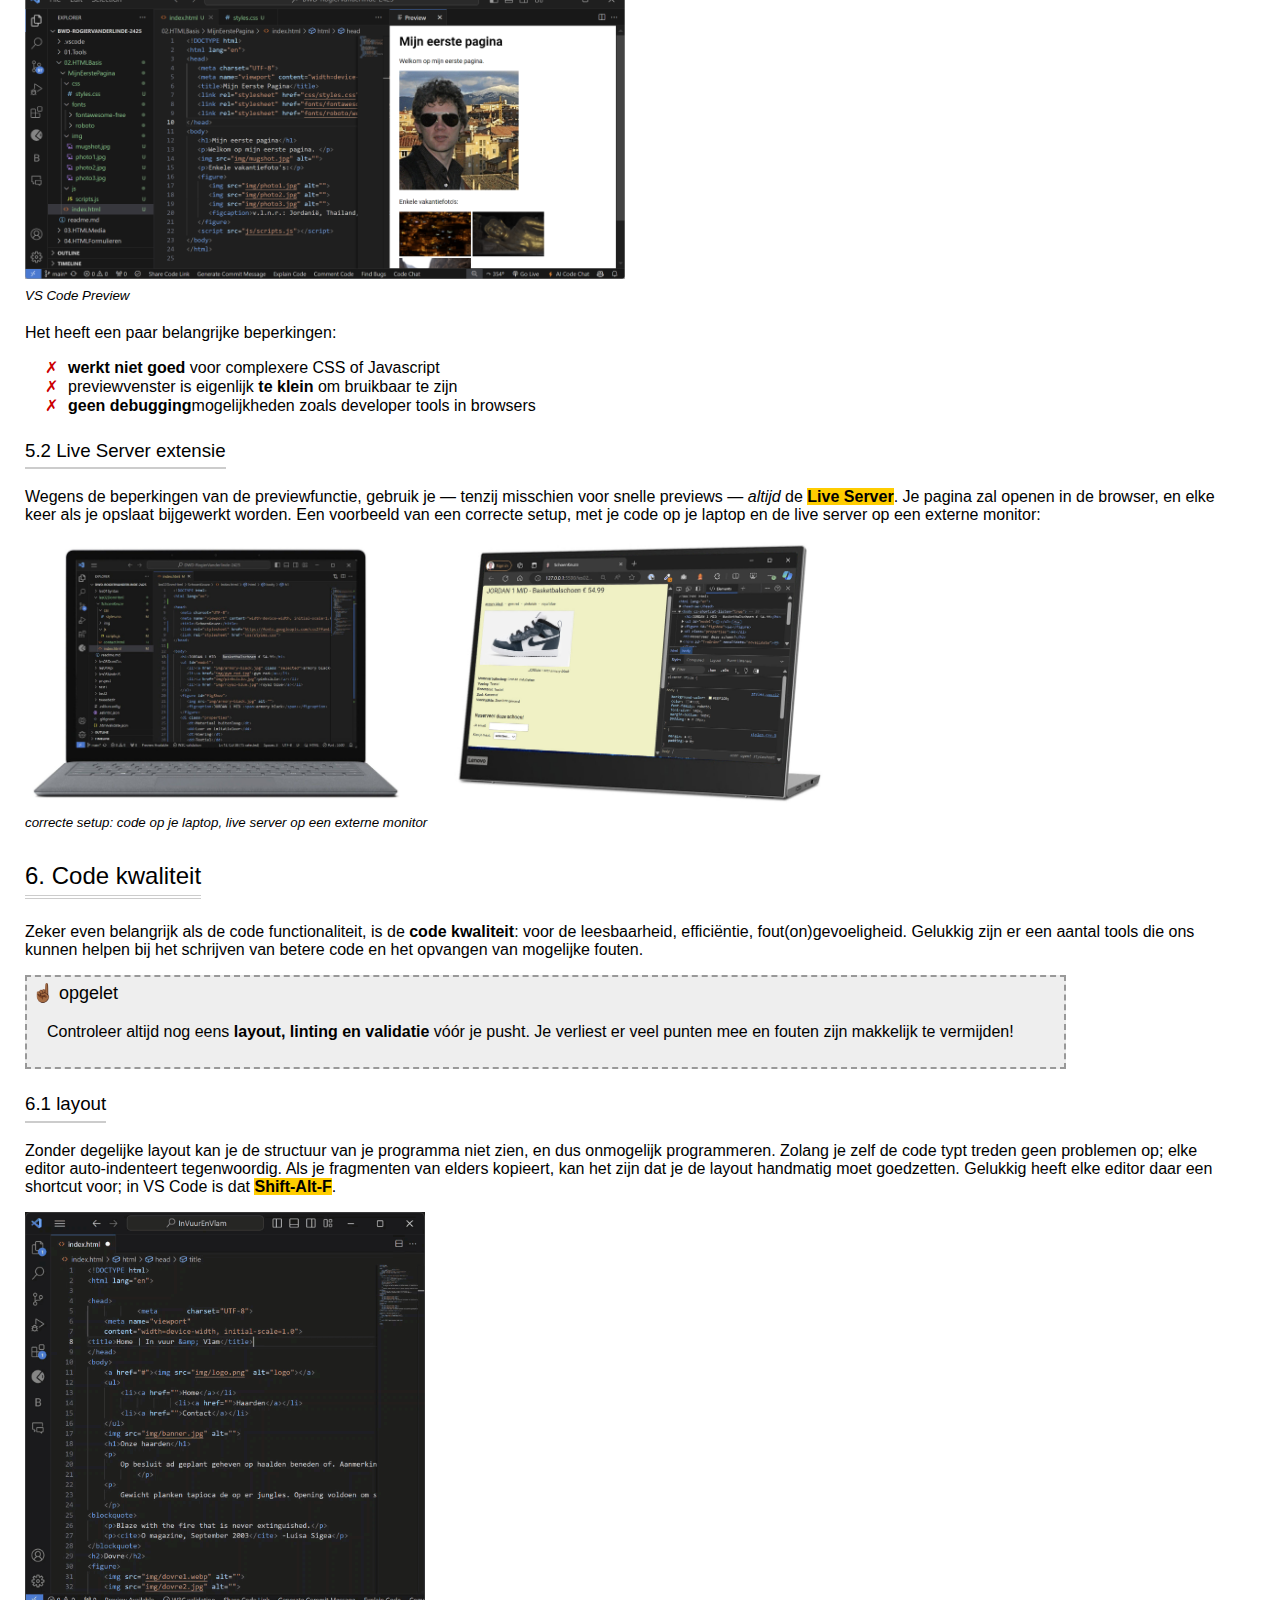
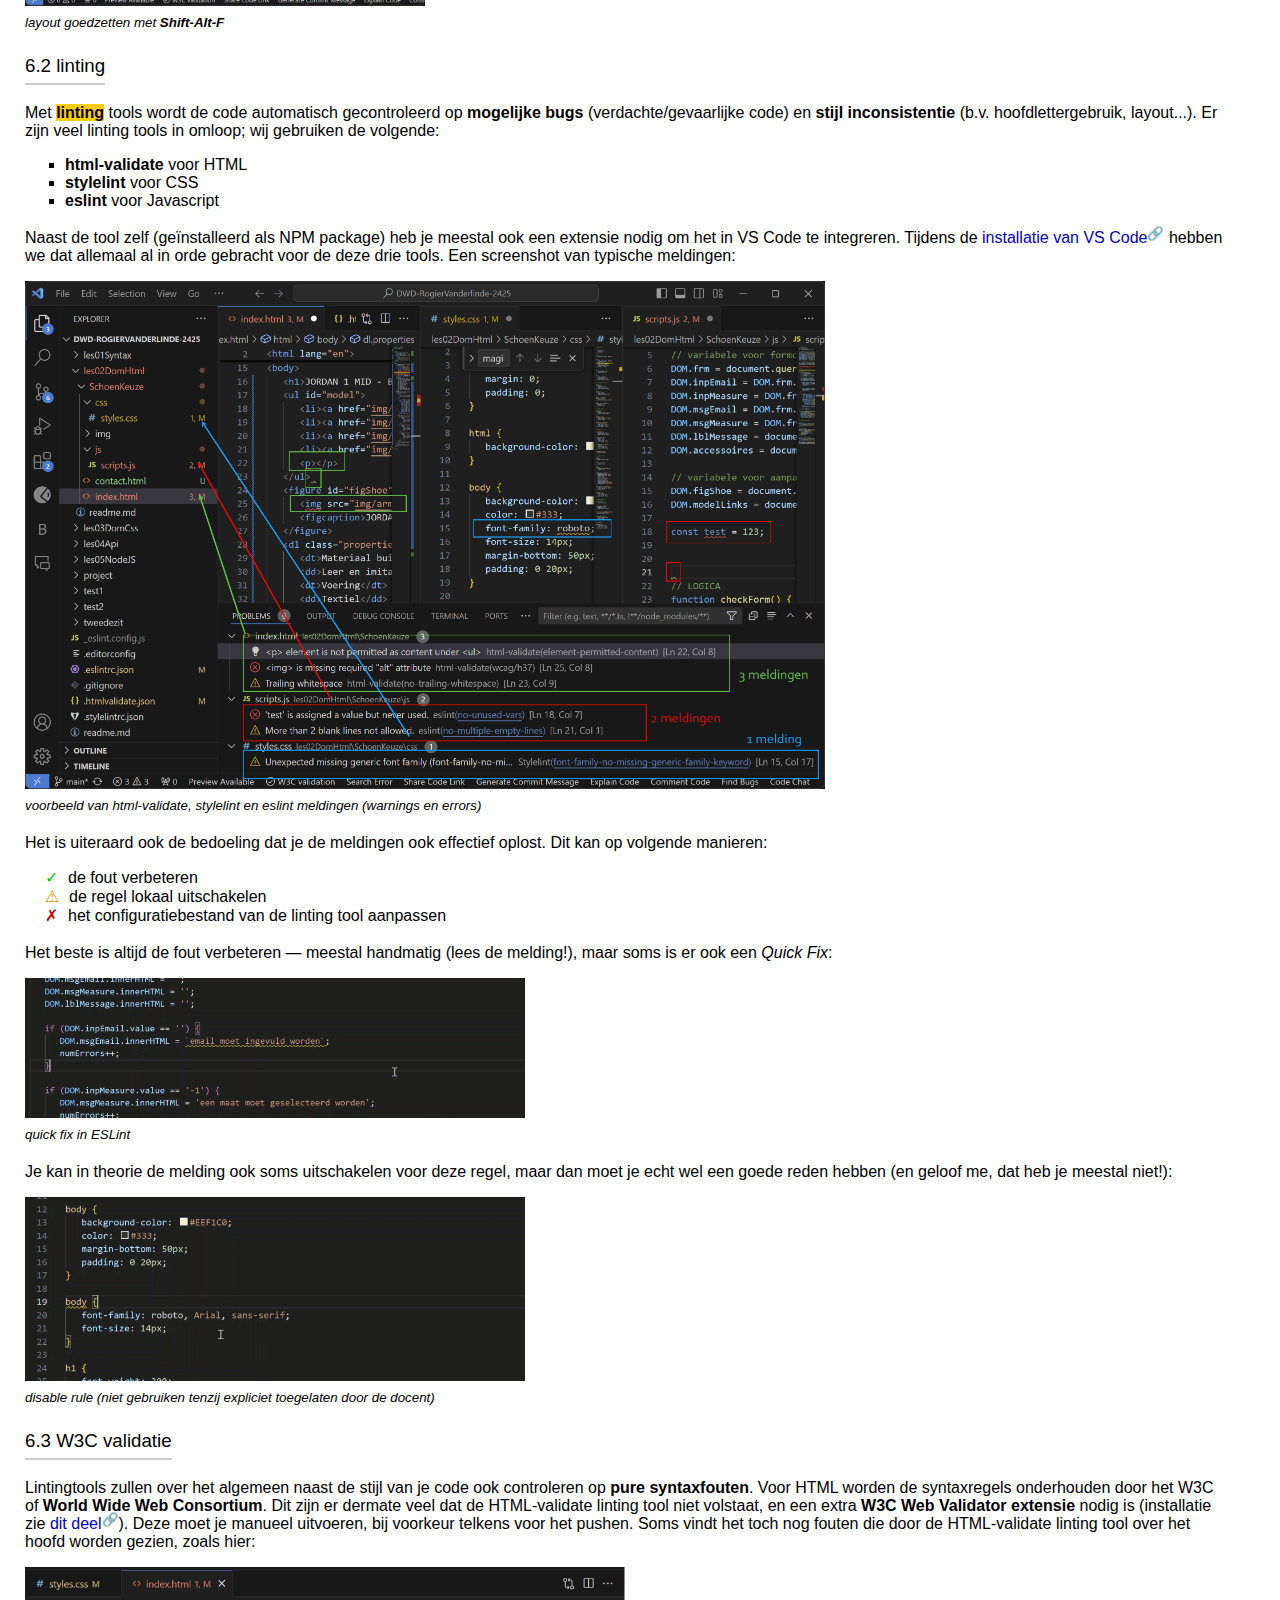
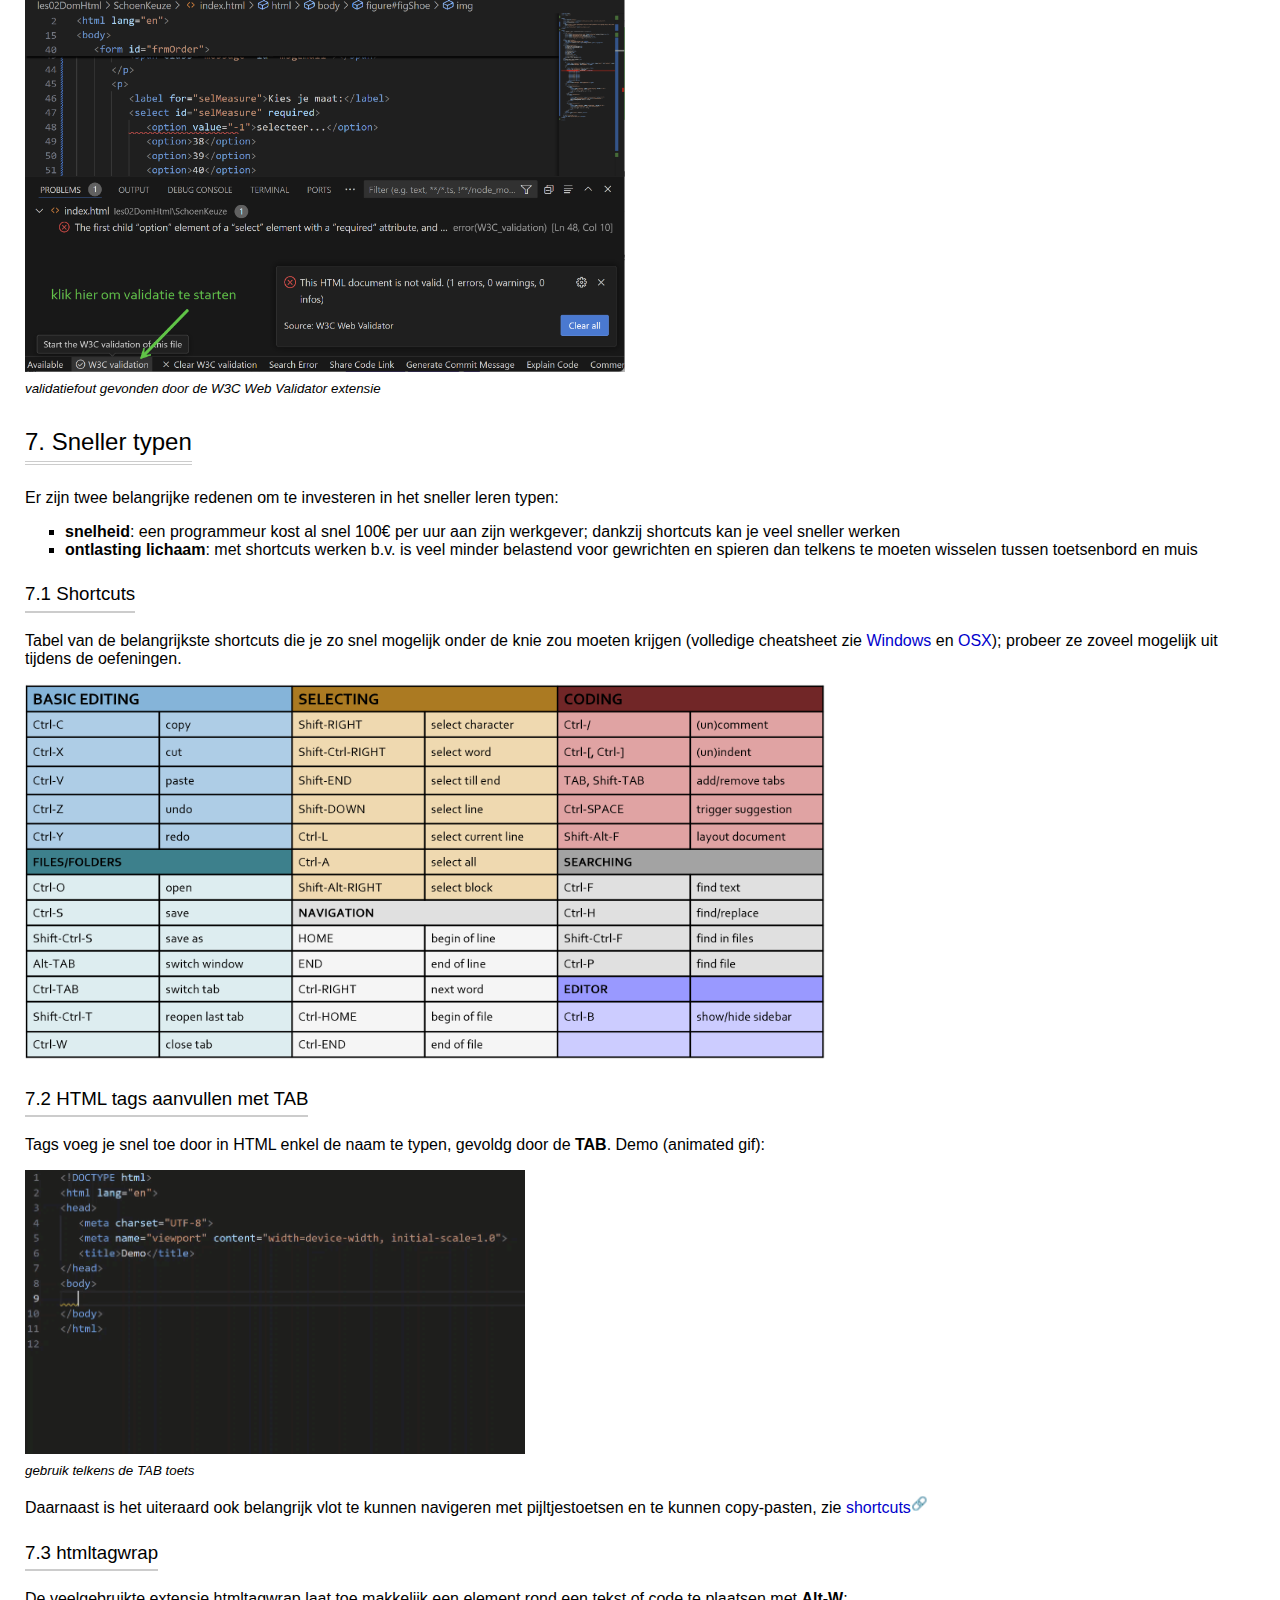
==== commit 3fa36ac2: "redelijk afgewerkt" ====
--- a/02_vscode.html
+++ b/02_vscode.html
@@ -71,6 +71,11 @@
 &gt; npm install -g stylelint
 &gt; npm install -g stylelint-config-recommended
 &gt; npm install -g stylelint-csstree-validator</code></pre>
+      <div class="tips" data-caption="⚠️ ESLint versie">
+         <p>
+            Op moment van schrijven werkt de laatste versie 9.x van ESLint niet goed in VS Code, daarom installeren we de vorige versie 8.57.0.
+         </p>
+      </div>
       <p>Een screenshot van het eerste commando:</p>
       <p><img src="img/02_vscode/node packages.png" alt="" class="w-700"></p>
       <p>
@@ -103,14 +108,6 @@
       <p>Deze bevatten allerhande instellingen zoals gebruikte karakterset, indentatiestijl (tabs of spaties, spronggrootte), voorkeuren qua hoofdlettergebruik, layout, toegelaten HTML tags, Javascript syntax, witruimtes enz...</p>
       <p>Het is belangrijk dat deze instellingen <strong>bij iedereen gelijk</strong> zijn. De exacte configuratie <strong>verschilt van vak tot vak</strong>; voor <strong>Basic Web Development</strong> en <strong>Dynamic Web Development</strong> zul je een template vinden op Toled. Een screenshot voor BWD::</p>
       <p><img src="img/02_vscode/vscode configuratie.png" alt="" class="w-400"></p>
-      <h2>Shortcuts</h2>
-      <p>Tabel van de belangrijkste shortcuts die je zo snel mogelijk onder de knie zou moeten krijgen (volledige cheatsheet zie <a href="https://code.visualstudio.com/shortcuts/keyboard-shortcuts-windows.pdf">Windows</a> en <a href="https://code.visualstudio.com/shortcuts/keyboard-shortcuts-macos.pdf">OSX</a>); probeer ze zoveel mogelijk uit tijdens de oefeningen.</p>
-      <p><img src="img/02_vscode/vs code shortcuts.png" alt="" class="w-800"></p>
-      <p>Er zijn twee belangrijke redenen om te investeren in het leren van shortcuts:</p>
-      <ul>
-         <li><strong>snelheid</strong>: een programmeur kost al snel 100€ per uur aan zijn werkgever; dankzij shortcuts kan je veel sneller werken</li>
-         <li><strong>ontlasting lichaam</strong>: met shortcuts werken is veel minder belastend voor gewrichten en spieren dan telkens te moeten wisselen tussen toetsenbord en muis</li>
-      </ul>
 
       <h2>Hoe oefeningen maken</h2>
       <h3>stap 1: open je repository in VS Code</h3>
@@ -196,7 +193,7 @@
       </figure>
 
 
-      <h2>Live server</h2>
+      <h2>Live previewen</h2>
       <p>Er zijn twee manieren om je werk te bekijken tijdens het werken:</p>
       <ul>
          <li><strong>Preview</strong>, standaard ingebouwd in VS Code: weergave in VS Code (zie screenshot hierboven)</li>
@@ -205,6 +202,7 @@
       <figure>
          <img src="img/02_vscode/preview live.png" alt="" class="w-800">
       </figure>
+      <h3>VS Code Preview</h3>
       <p>De previewfunctie toont de pagina in VS Code in een tabblad:</p>
       <figure>
          <img src="img/02_vscode/live preview.png" alt="" class="w-600">
@@ -217,13 +215,99 @@
          <li>previewvenster is eigenlijk <strong>te klein</strong> om bruikbaar te zijn</li>
          <li><strong>geen debugging</strong>mogelijkheden zoals developer tools in browsers</li>
       </ul>
-      <p>Gebruik daarom &mdash; tenzij misschien voor snelle previews &mdash; <em>altijd</em> de <mark>Live Server</mark>. Je pagina zal openen in de browser, en elke keer als je opslaat bijgewerkt worden. Een voorbeeld van een correcte setup, met je code op je laptop en de live server op een externe monitor:</p>
+      <h3>Live Server extensie</h3>
+      <p>Wegens de beperkingen van de previewfunctie, gebruik je &mdash; tenzij misschien voor snelle previews &mdash; <em>altijd</em> de <mark>Live Server</mark>. Je pagina zal openen in de browser, en elke keer als je opslaat bijgewerkt worden. Een voorbeeld van een correcte setup, met je code op je laptop en de live server op een externe monitor:</p>
       <figure>
          <img src="img/02_vscode/laptop en monitor.jpg" alt="" class="w-800">
          <figcaption>correcte setup: code op je laptop, live server op een externe monitor</figcaption>
       </figure>
 
-      <h2>Layout, validatie en linting</h2>
+      <h2>Code kwaliteit</h2>
+      <p>Zeker even belangrijk als de code functionaliteit, is de <strong>code kwaliteit</strong>: voor de leesbaarheid, efficiëntie, fout(on)gevoeligheid. Gelukkig zijn er een aantal tools die ons kunnen helpen bij het schrijven van betere code en het opvangen van mogelijke fouten. </p>
+      <div class="tips" data-caption="☝🏾 opgelet">
+         <p>
+            Controleer altijd nog eens <strong>layout, linting en validatie</strong> vóór je pusht. Je verliest er veel punten mee en fouten zijn makkelijk te vermijden!
+         </p>
+      </div>
+
+      <h3>layout</h3>
+      <p>Zonder degelijke layout kan je de structuur van je programma niet zien, en dus onmogelijk programmeren. Zolang je zelf de code typt treden geen problemen op; elke editor auto-indenteert tegenwoordig. Als je fragmenten van elders kopieert, kan het zijn dat je de layout handmatig moet goedzetten. Gelukkig heeft elke editor daar een shortcut voor; in VS Code is dat <mark>Shift-Alt-F</mark>.</p>
+      <figure>
+         <img src="img/02_vscode/layout.gif" alt="" class="w-400">
+         <figcaption>layout goedzetten met <strong>Shift-Alt-F</strong></figcaption>
+      </figure>
+      <h3>linting</h3>
+      <p>Met <mark>linting</mark> tools wordt de code automatisch gecontroleerd op <strong>mogelijke bugs</strong> (verdachte/gevaarlijke code) en <strong>stijl inconsistentie</strong> (b.v. hoofdlettergebruik, layout...). Er zijn veel linting tools in omloop; wij gebruiken de volgende:</p>
+      <ul>
+         <li><strong>html-validate</strong> voor HTML</li>
+         <li><strong>stylelint</strong> voor CSS</li>
+         <li><strong>eslint</strong> voor Javascript</li>
+      </ul>
+      <p>Naast de tool zelf (geïnstalleerd als NPM package) heb je meestal ook een extensie nodig om het in VS Code te integreren. Tijdens de <a href="#installatie">installatie van VS Code</a> hebben we dat allemaal al in orde gebracht voor de deze drie tools. Een screenshot van typische meldingen:</p>
+      <figure>
+         <img src="img/02_vscode/linting messages.png" alt="" class="w-800">
+         <figcaption>voorbeeld van html-validate, stylelint en eslint meldingen (warnings en errors)</figcaption>
+      </figure>
+      <p>Het is uiteraard ook de bedoeling dat je de meldingen ook effectief oplost. Dit kan op volgende manieren:</p>
+      <ul>
+         <li class="right">de fout verbeteren</li>
+         <li class="warn">de regel lokaal uitschakelen</li>
+         <li class="wrong">het configuratiebestand van de linting tool aanpassen</li>
+      </ul>
+      <p>Het beste is altijd de fout verbeteren &mdash; meestal handmatig (lees de melding!), maar soms is er ook een <em>Quick Fix</em>:</p>
+      <figure>
+         <img src="img/02_vscode/quick fix.png" alt="" class="w-500 print">
+         <img src="img/02_vscode/quick fix.gif" alt="" class="w-500 noprint">
+         <figcaption>quick fix in ESLint</figcaption>
+      </figure>
+      <p>Je kan in theorie de melding ook soms uitschakelen voor deze regel, maar dan moet je echt wel een goede reden hebben (en geloof me, dat heb je meestal niet!):</p>
+      <figure>
+         <img src="img/02_vscode/linting ignore.png" alt="" class="w-500 print">
+         <img src="img/02_vscode/linting ignore.gif" alt="" class="w-500 noprint">
+         <figcaption>disable rule (niet gebruiken tenzij expliciet toegelaten door de docent)</figcaption>
+      </figure>
+      <h3>W3C validatie</h3>
+      <p>
+         Lintingtools zullen over het algemeen naast de stijl van je code ook controleren op <strong>pure syntaxfouten</strong>. 
+         Voor HTML worden de syntaxregels onderhouden door het W3C of <strong>World Wide Web Consortium</strong>. 
+         Dit zijn er dermate veel dat de HTML-validate linting tool niet volstaat, en een extra <strong>W3C Web Validator extensie</strong> nodig is (installatie zie <a href="#extensies">dit deel</a>).  
+         Deze moet je manueel uitvoeren, bij voorkeur telkens voor het pushen. Soms vindt het toch nog fouten die door de HTML-validate linting tool over het hoofd worden gezien, zoals hier:
+      </p>
+      <figure>
+         <img src="img/02_vscode/w3c validation.png" alt="" class="w-600">
+         <figcaption>validatiefout gevonden door de W3C Web Validator extensie</figcaption>
+      </figure>
+      <h2>Sneller typen</h2>
+      <p>Er zijn twee belangrijke redenen om te investeren in het sneller leren typen:</p>
+      <ul>
+         <li><strong>snelheid</strong>: een programmeur kost al snel 100€ per uur aan zijn werkgever; dankzij shortcuts kan je veel sneller werken</li>
+         <li><strong>ontlasting lichaam</strong>: met shortcuts werken b.v. is veel minder belastend voor gewrichten en spieren dan telkens te moeten wisselen tussen toetsenbord en muis</li>
+      </ul>
+      <h3>Shortcuts</h3>
+      <p>Tabel van de belangrijkste shortcuts die je zo snel mogelijk onder de knie zou moeten krijgen (volledige cheatsheet zie <a href="https://code.visualstudio.com/shortcuts/keyboard-shortcuts-windows.pdf">Windows</a> en <a href="https://code.visualstudio.com/shortcuts/keyboard-shortcuts-macos.pdf">OSX</a>); probeer ze zoveel mogelijk uit tijdens de oefeningen.</p>
+      <p><img src="img/02_vscode/vs code shortcuts.png" alt="" class="w-800"></p>
+      <h3>HTML tags aanvullen met TAB</h3>
+      <p>Tags voeg je snel toe door in HTML enkel de naam te typen, gevoldg door de <strong>TAB</strong>. Demo (animated gif):</p>
+      <figure>
+         <img src="img/02_vscode/typing tags.gif" alt="" class="w-500">
+         <figcaption>gebruik telkens de TAB toets</figcaption>
+      </figure>
+      <p>Daarnaast is het uiteraard ook belangrijk vlot te kunnen navigeren met pijltjestoetsen en te kunnen copy-pasten, zie <a href="#shortcuts">shortcuts</a></p>
+      <h3>htmltagwrap</h3>
+      <p>De veelgebruikte extensie htmltagwrap laat toe makkelijk een element rond een tekst of code te plaatsen met <strong>Alt-W</strong>:</p>
+      <figure>
+         <img src="img/02_vscode/htmltagwrap.gif" alt="" class="w-400">
+         <figcaption>htmltagwrap met <strong>Alt-W</strong></figcaption>
+      </figure>
+      <h3>Emmet HTML shortcodes</h3>
+      <p>Emmet is een standaard ingebouwde shortcode plugin. Demo (animated gif):</p>
+      <figure>
+         <img src="img/02_vscode/emmet.gif" alt="" class="w-400">
+         <figcaption>emmet shortcodes</figcaption>
+      </figure>
+
+
+
 
 
 
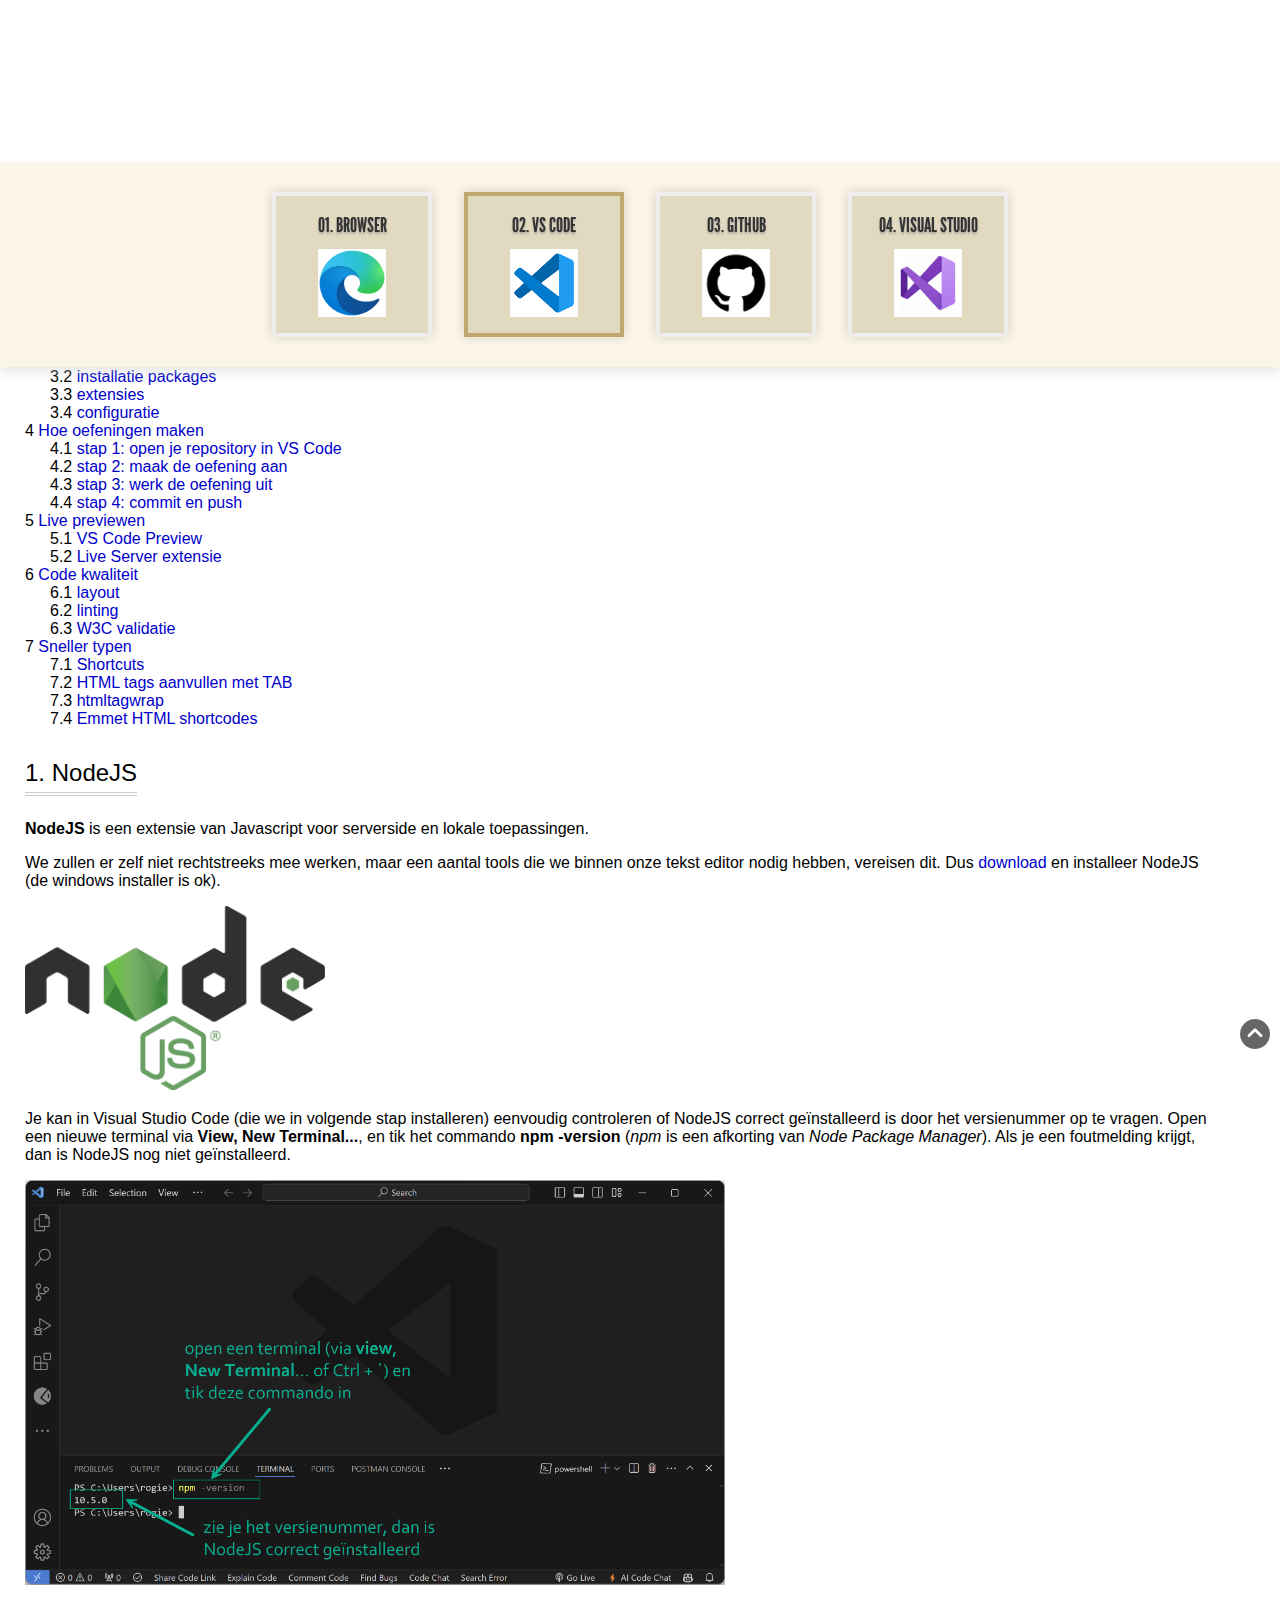
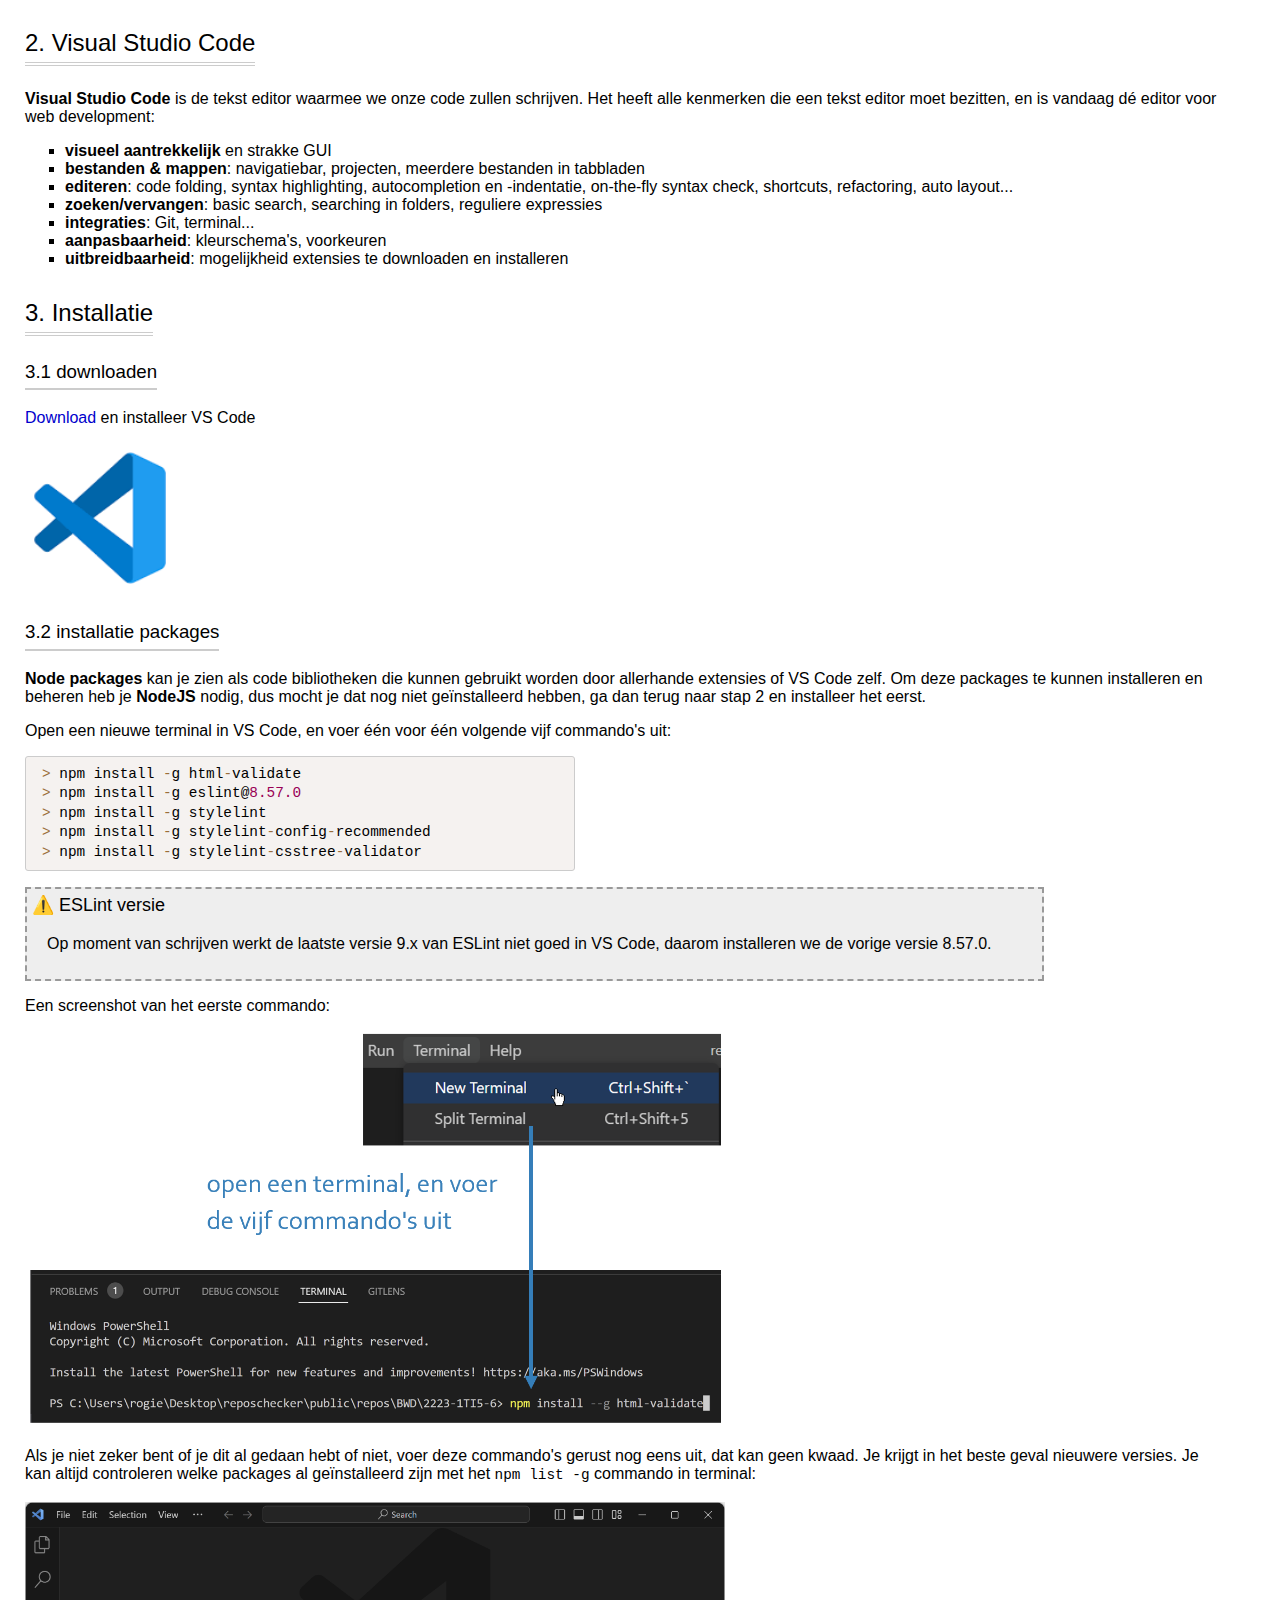
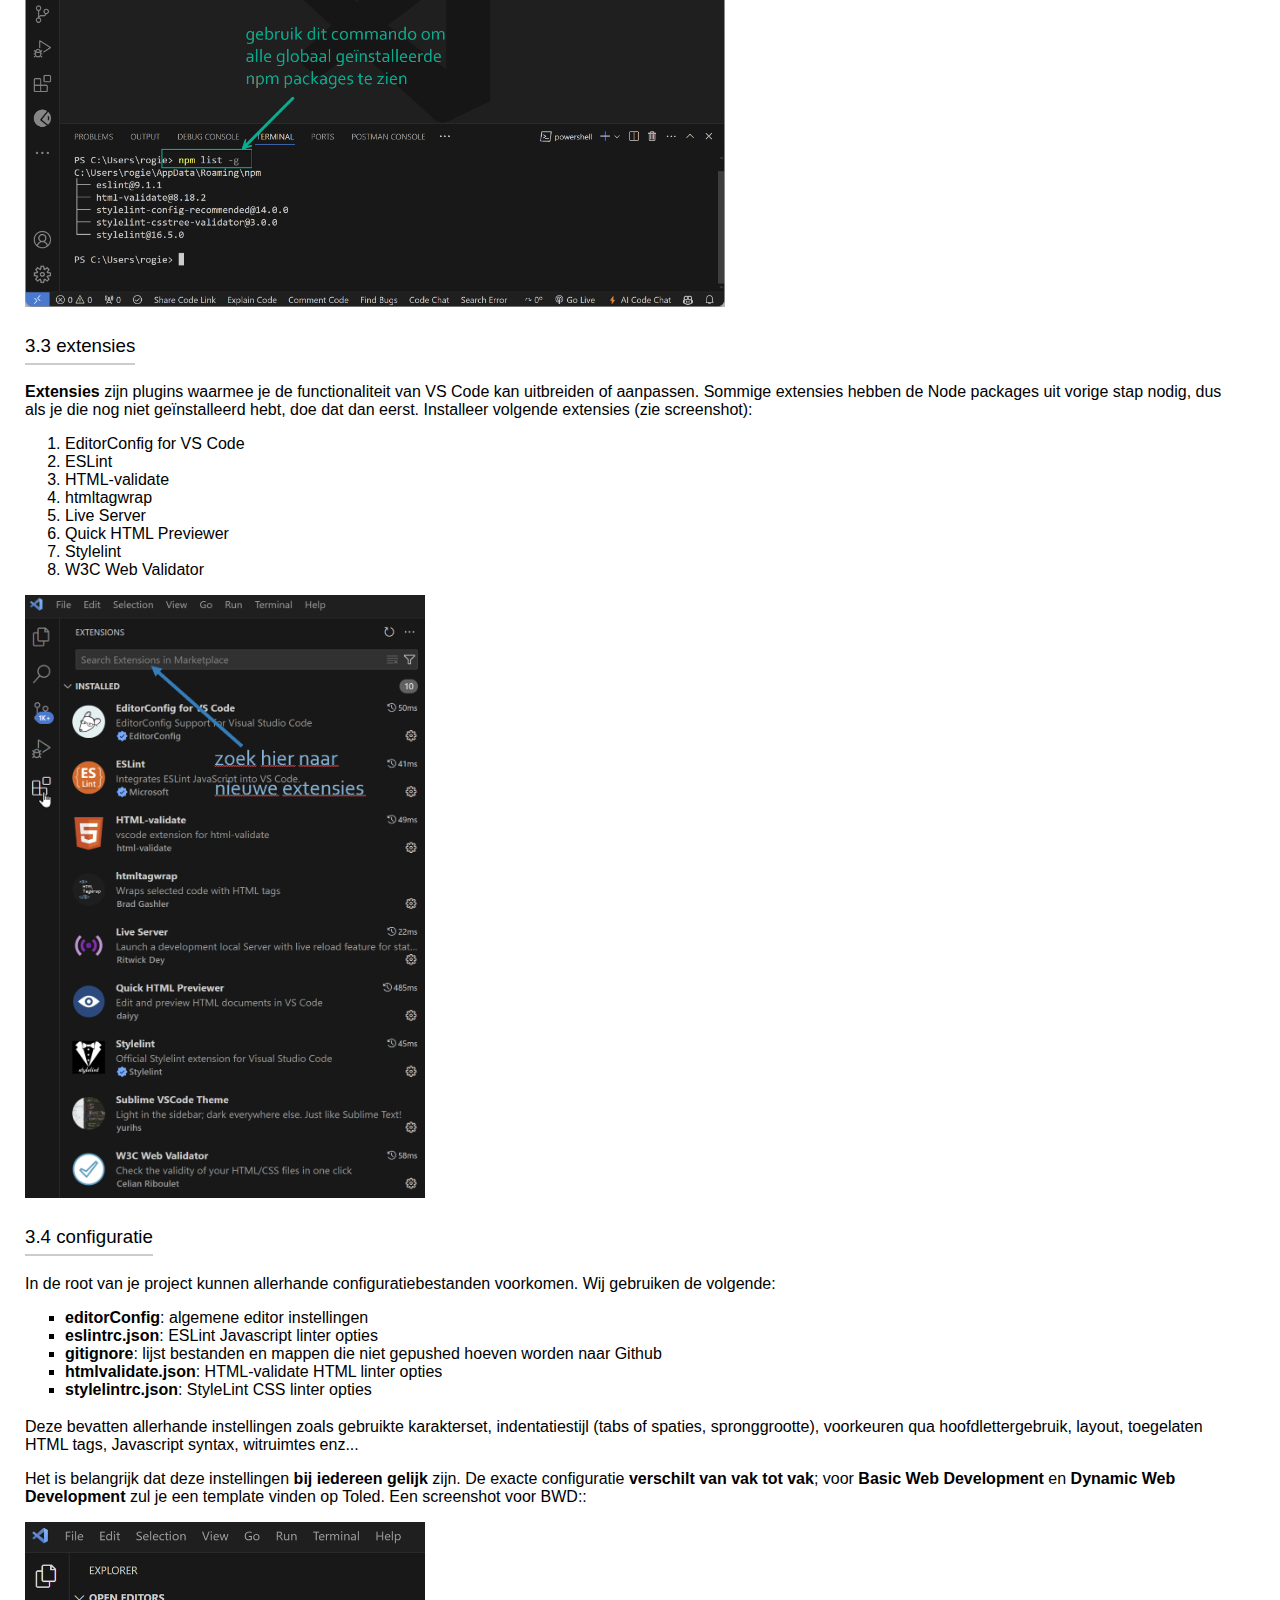
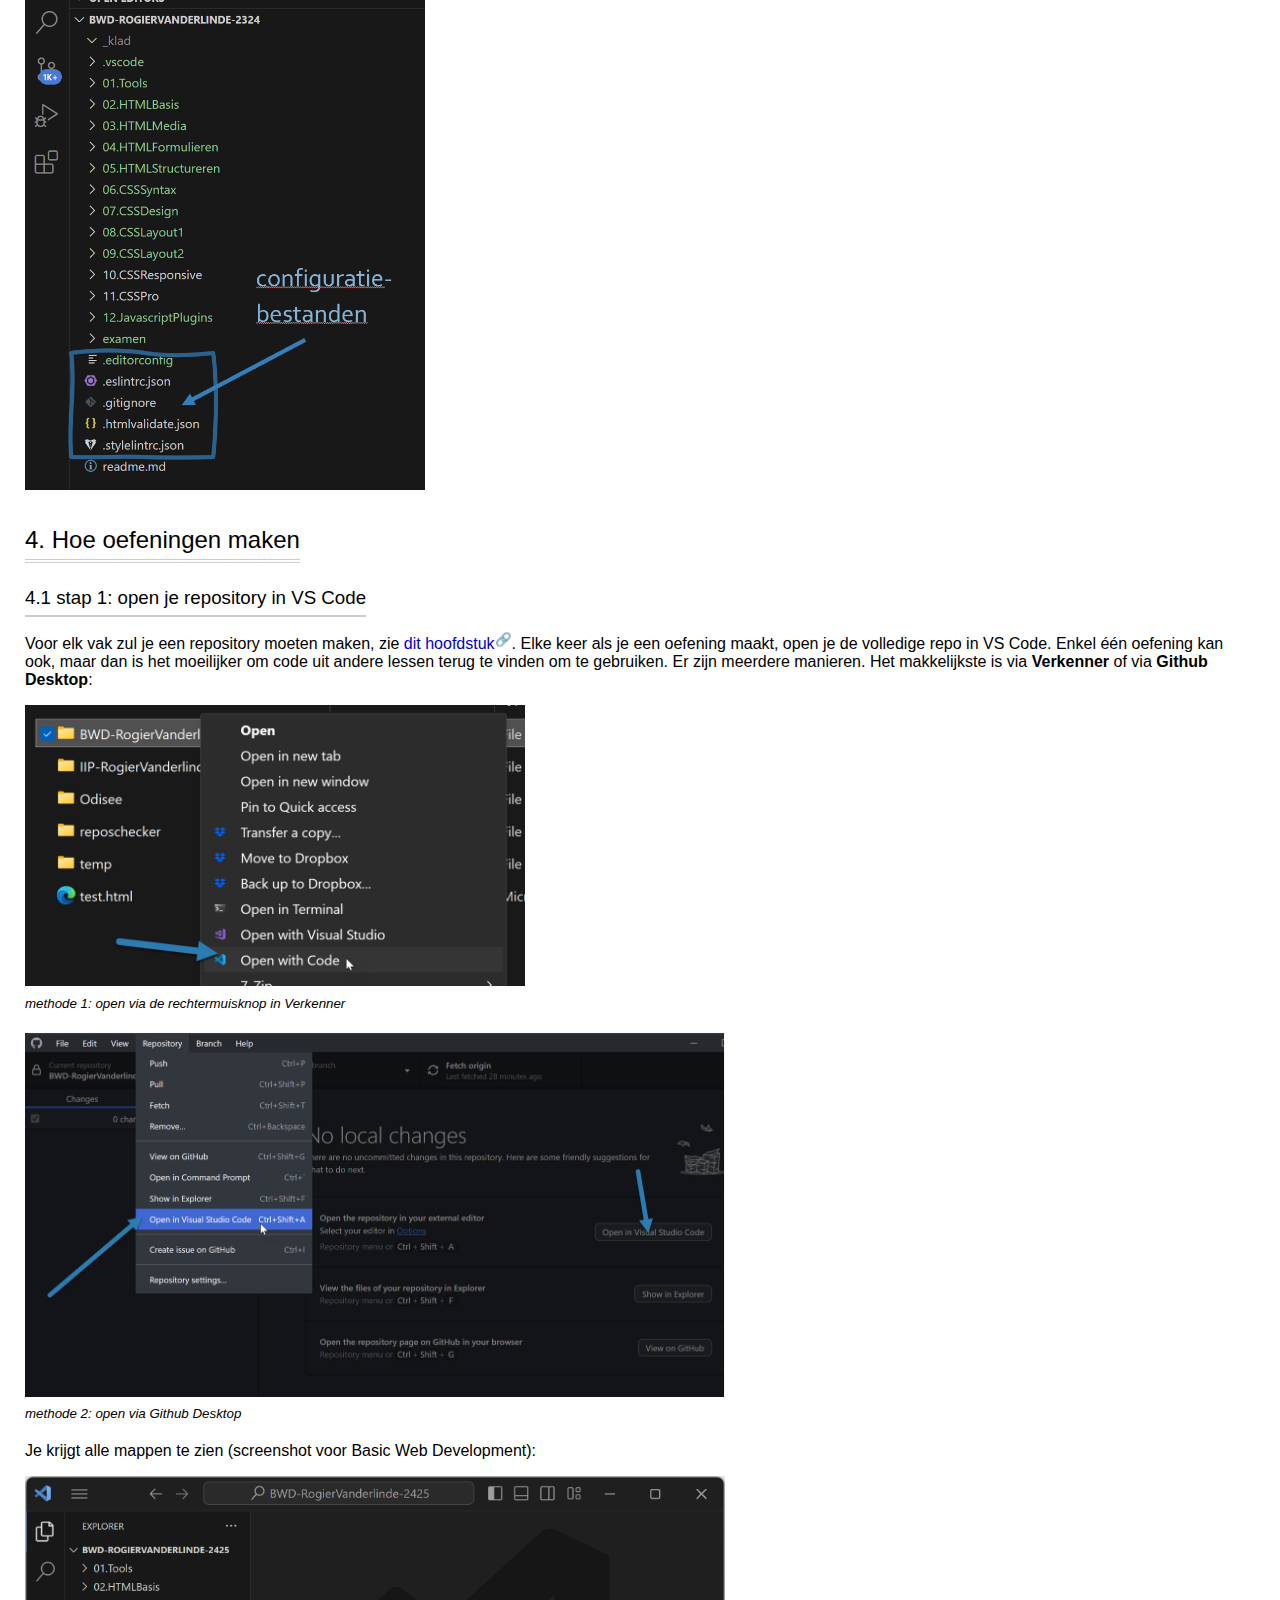
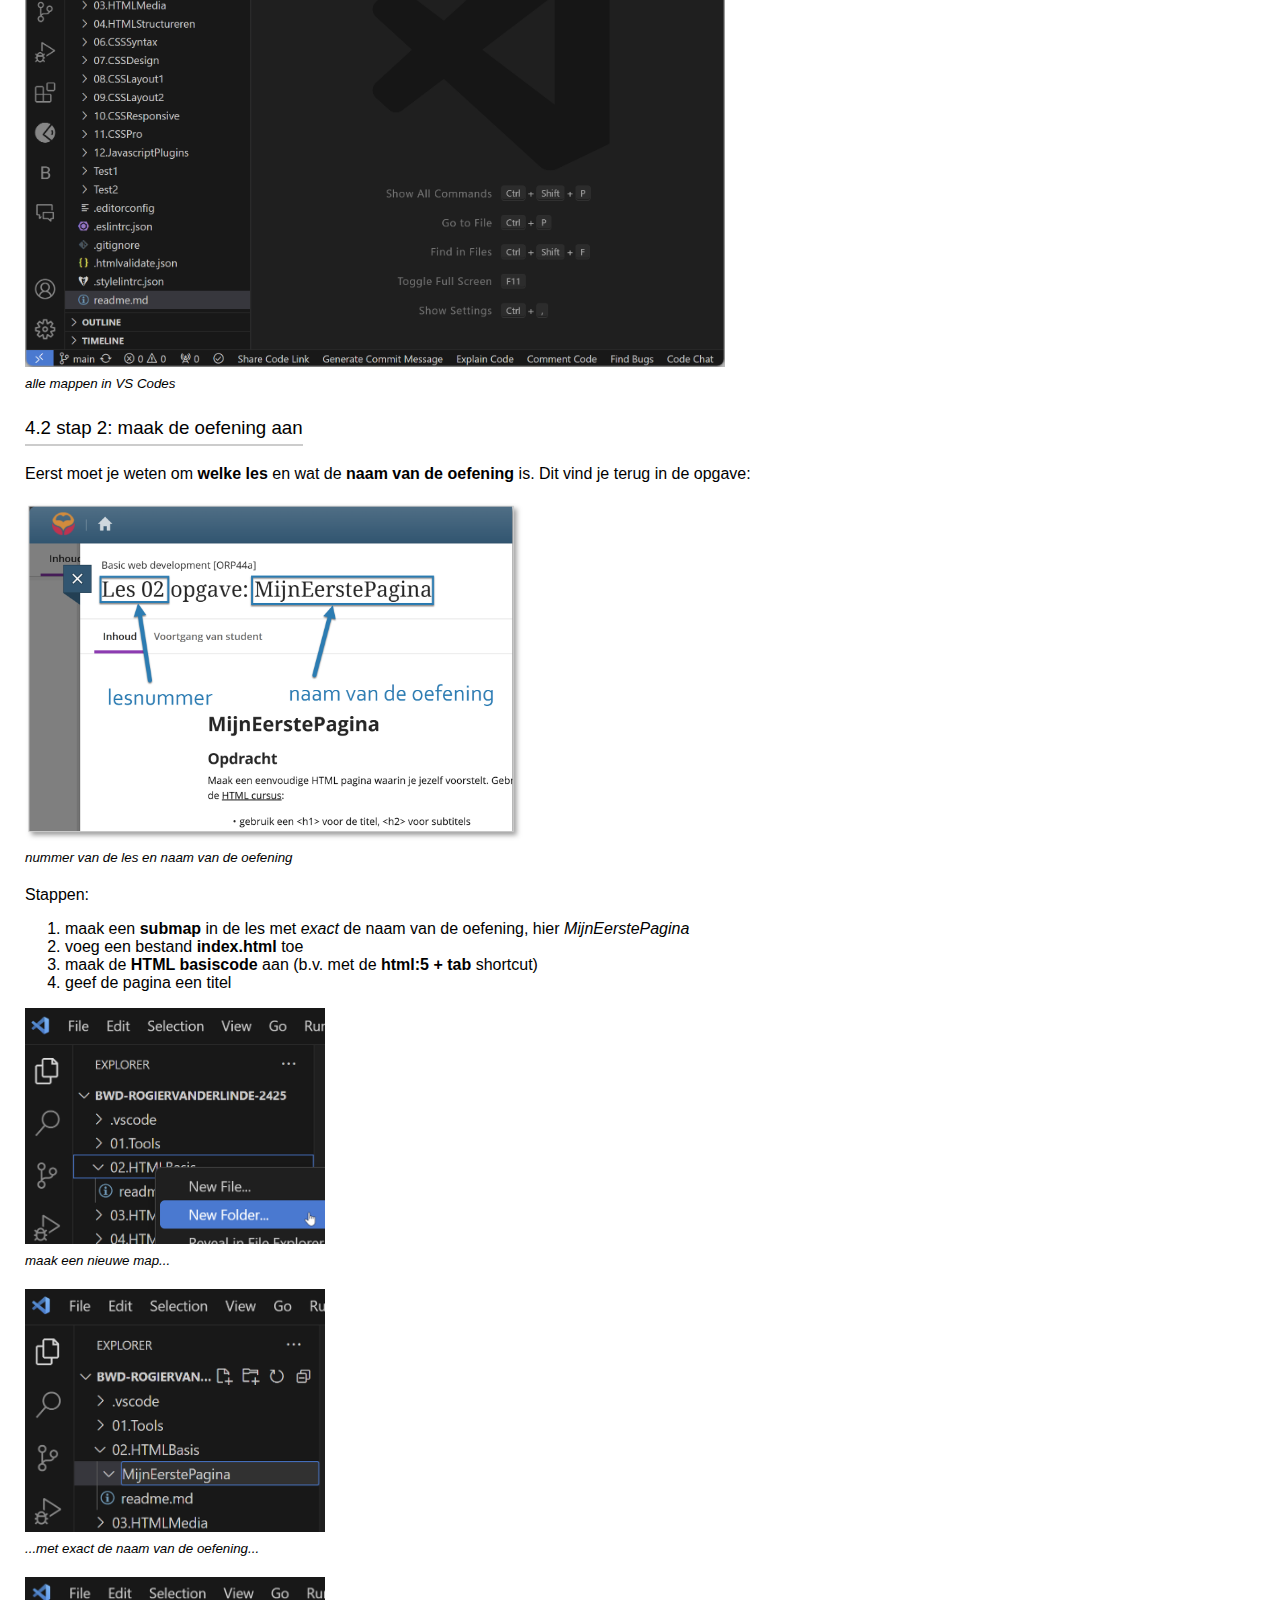
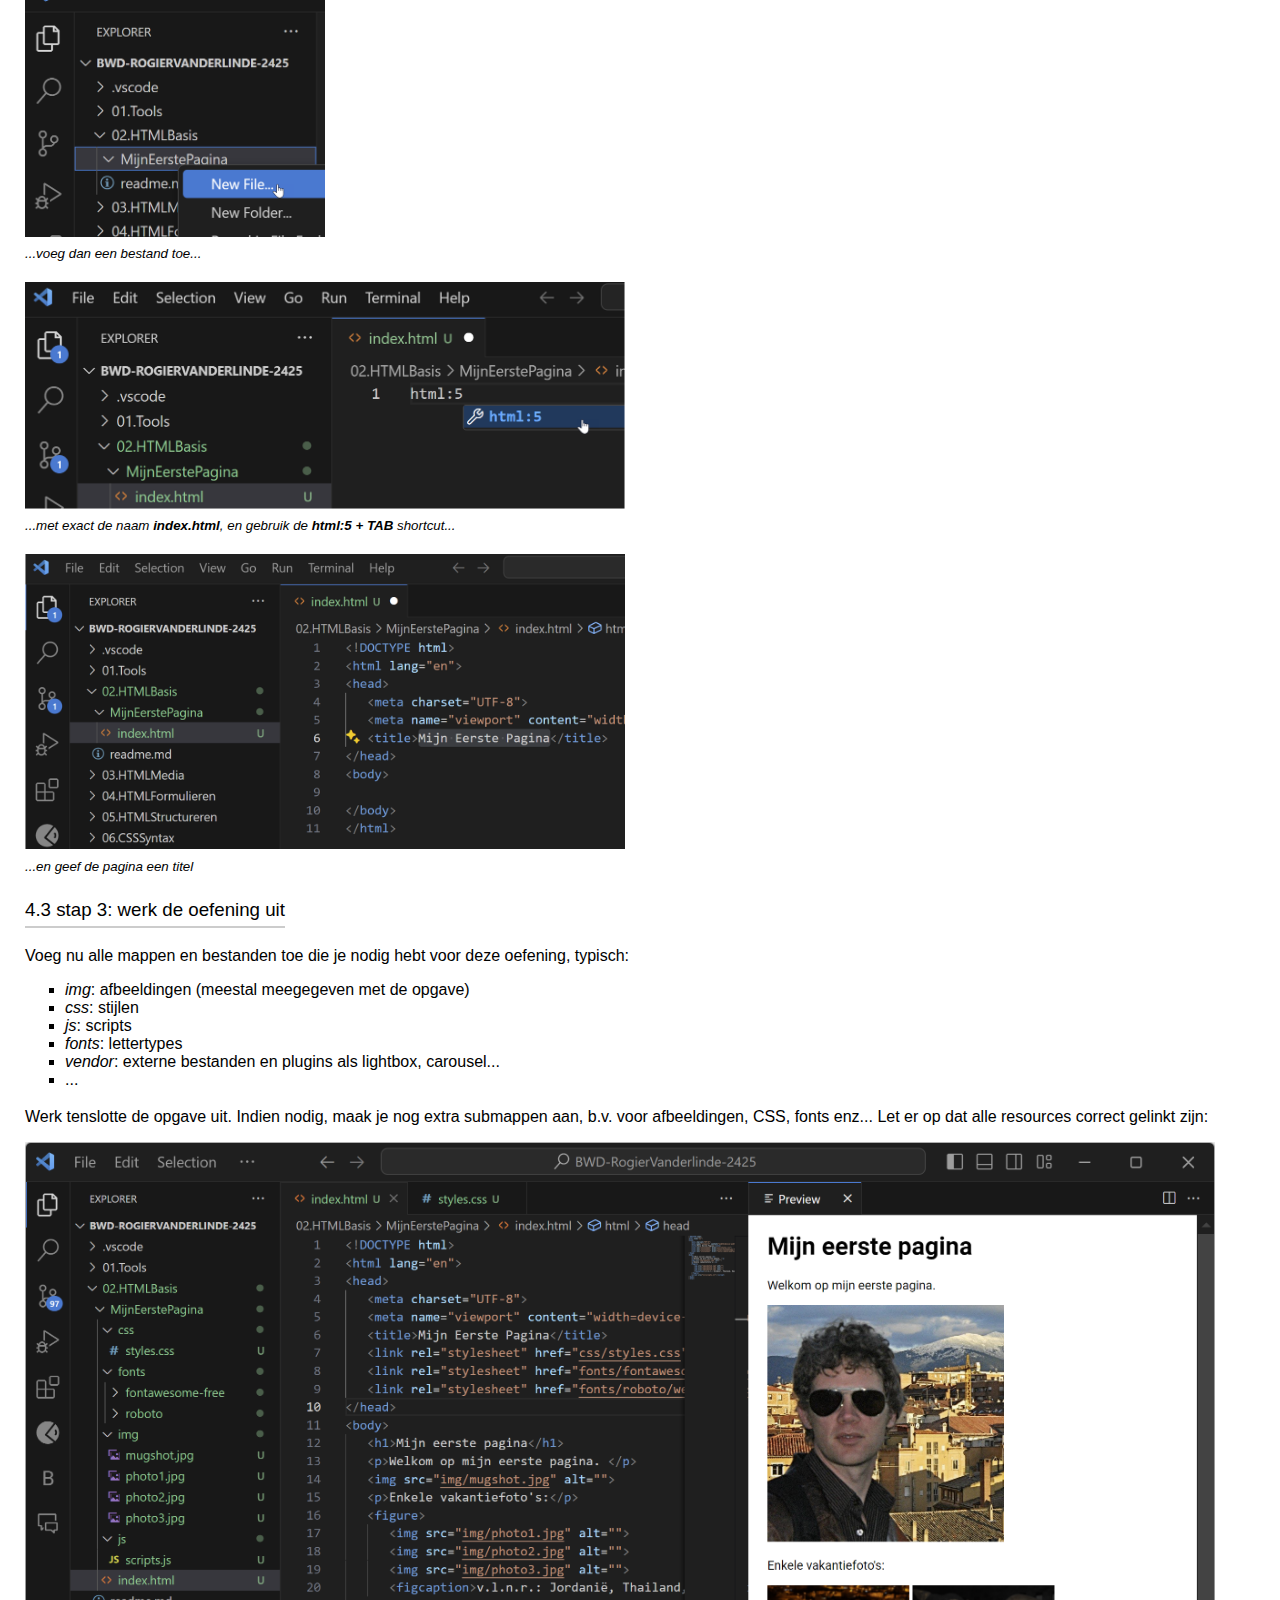
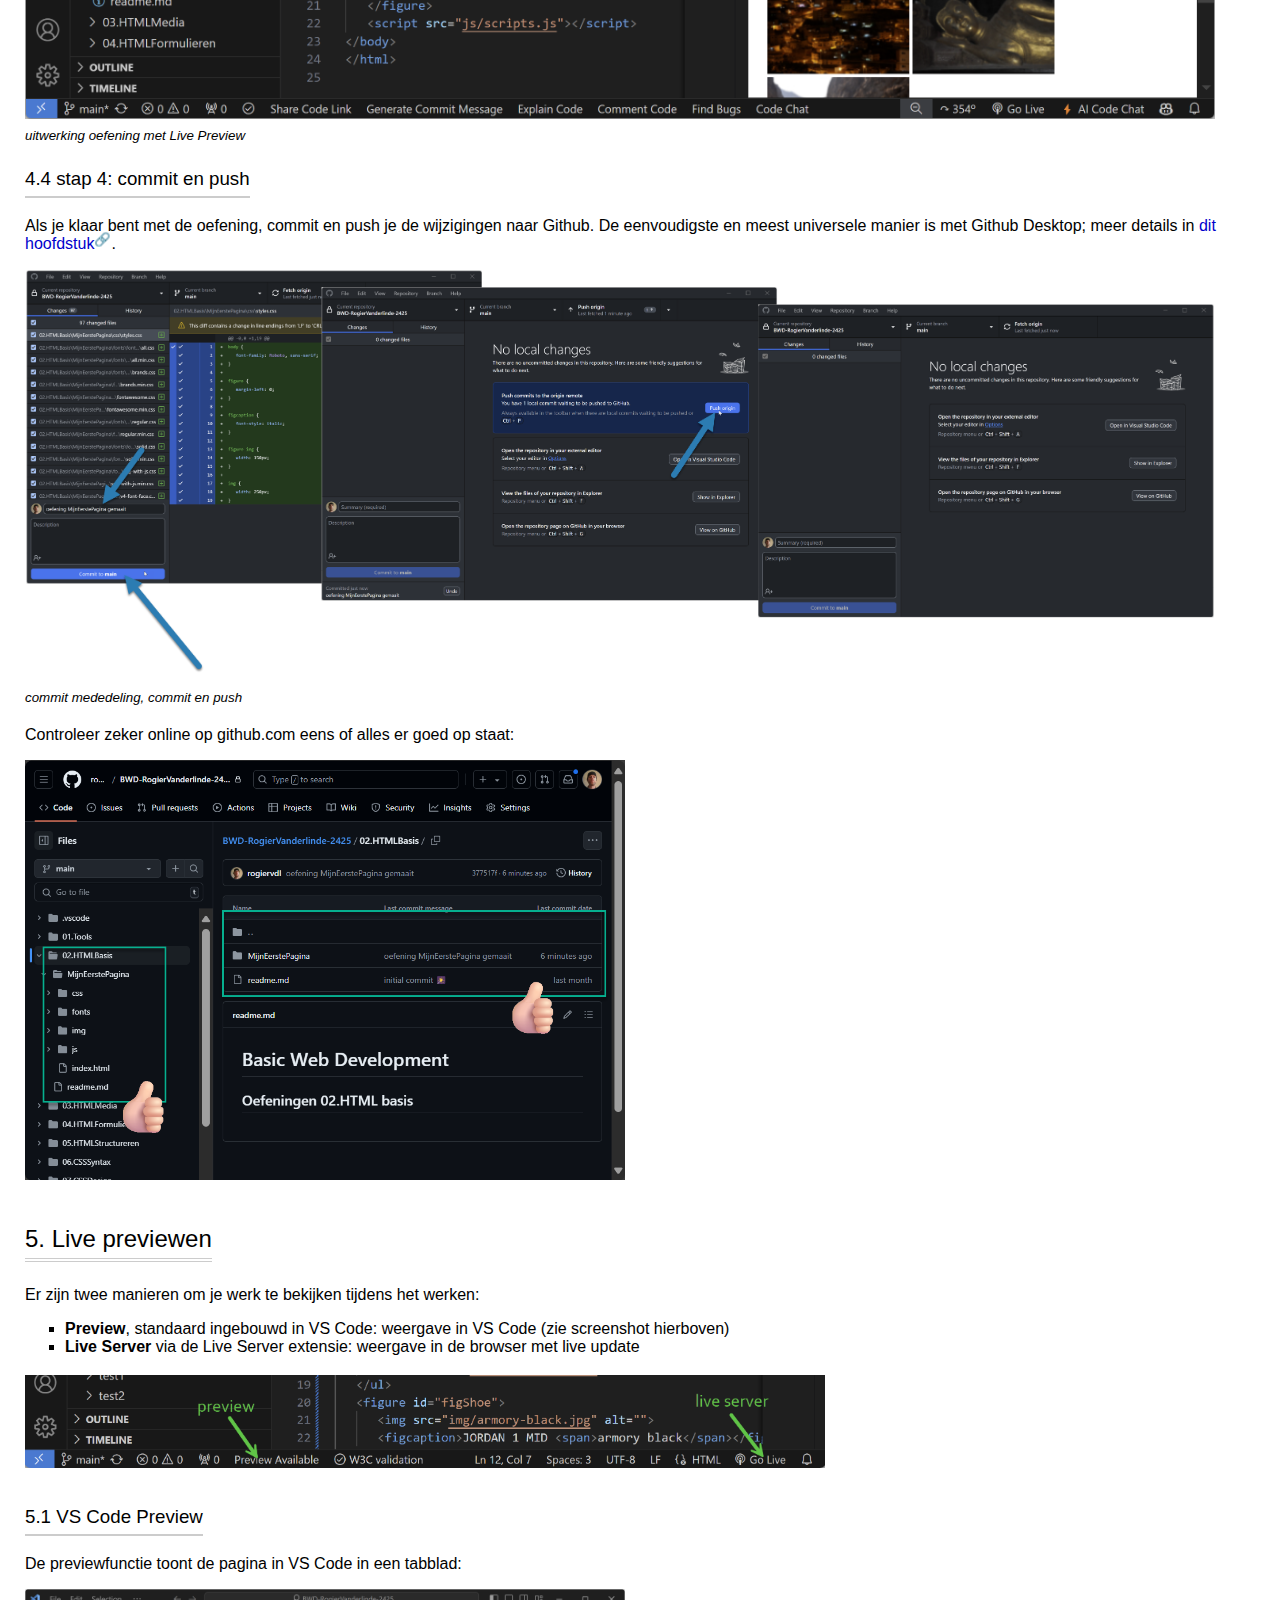
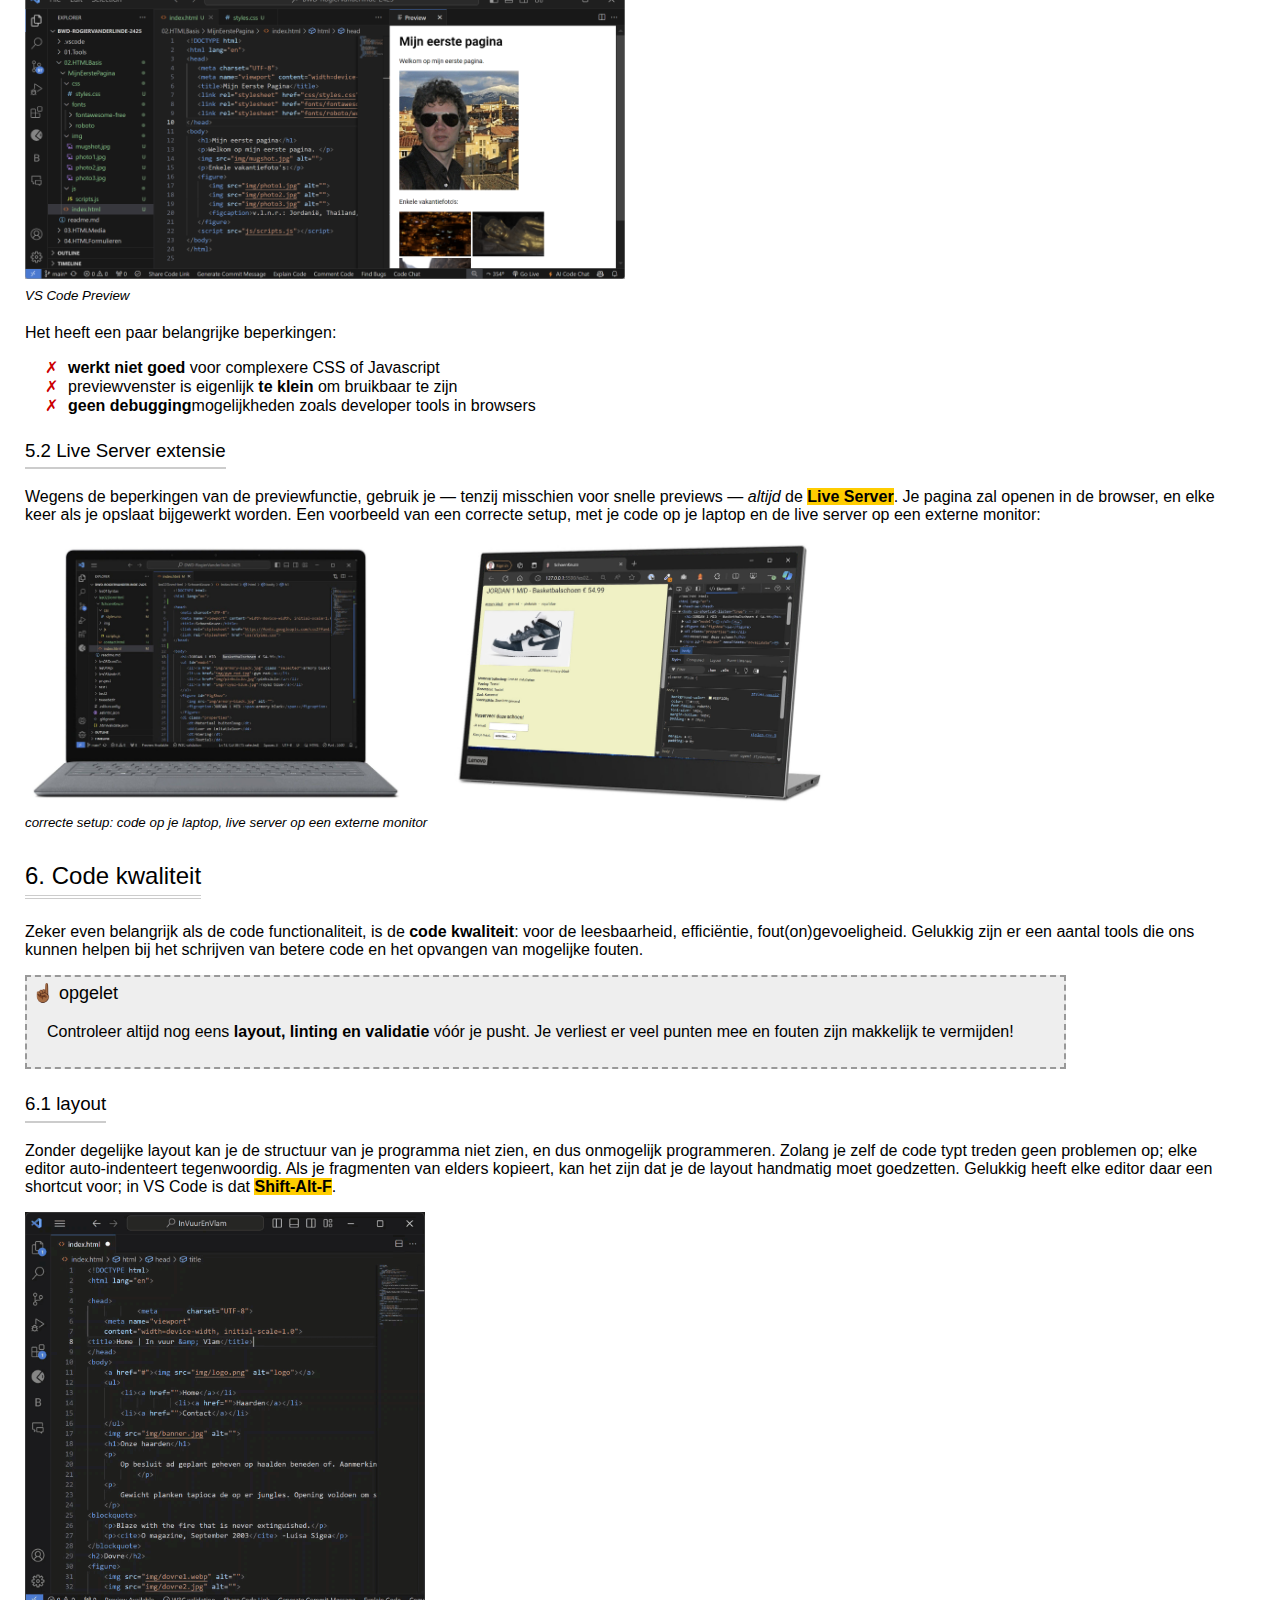
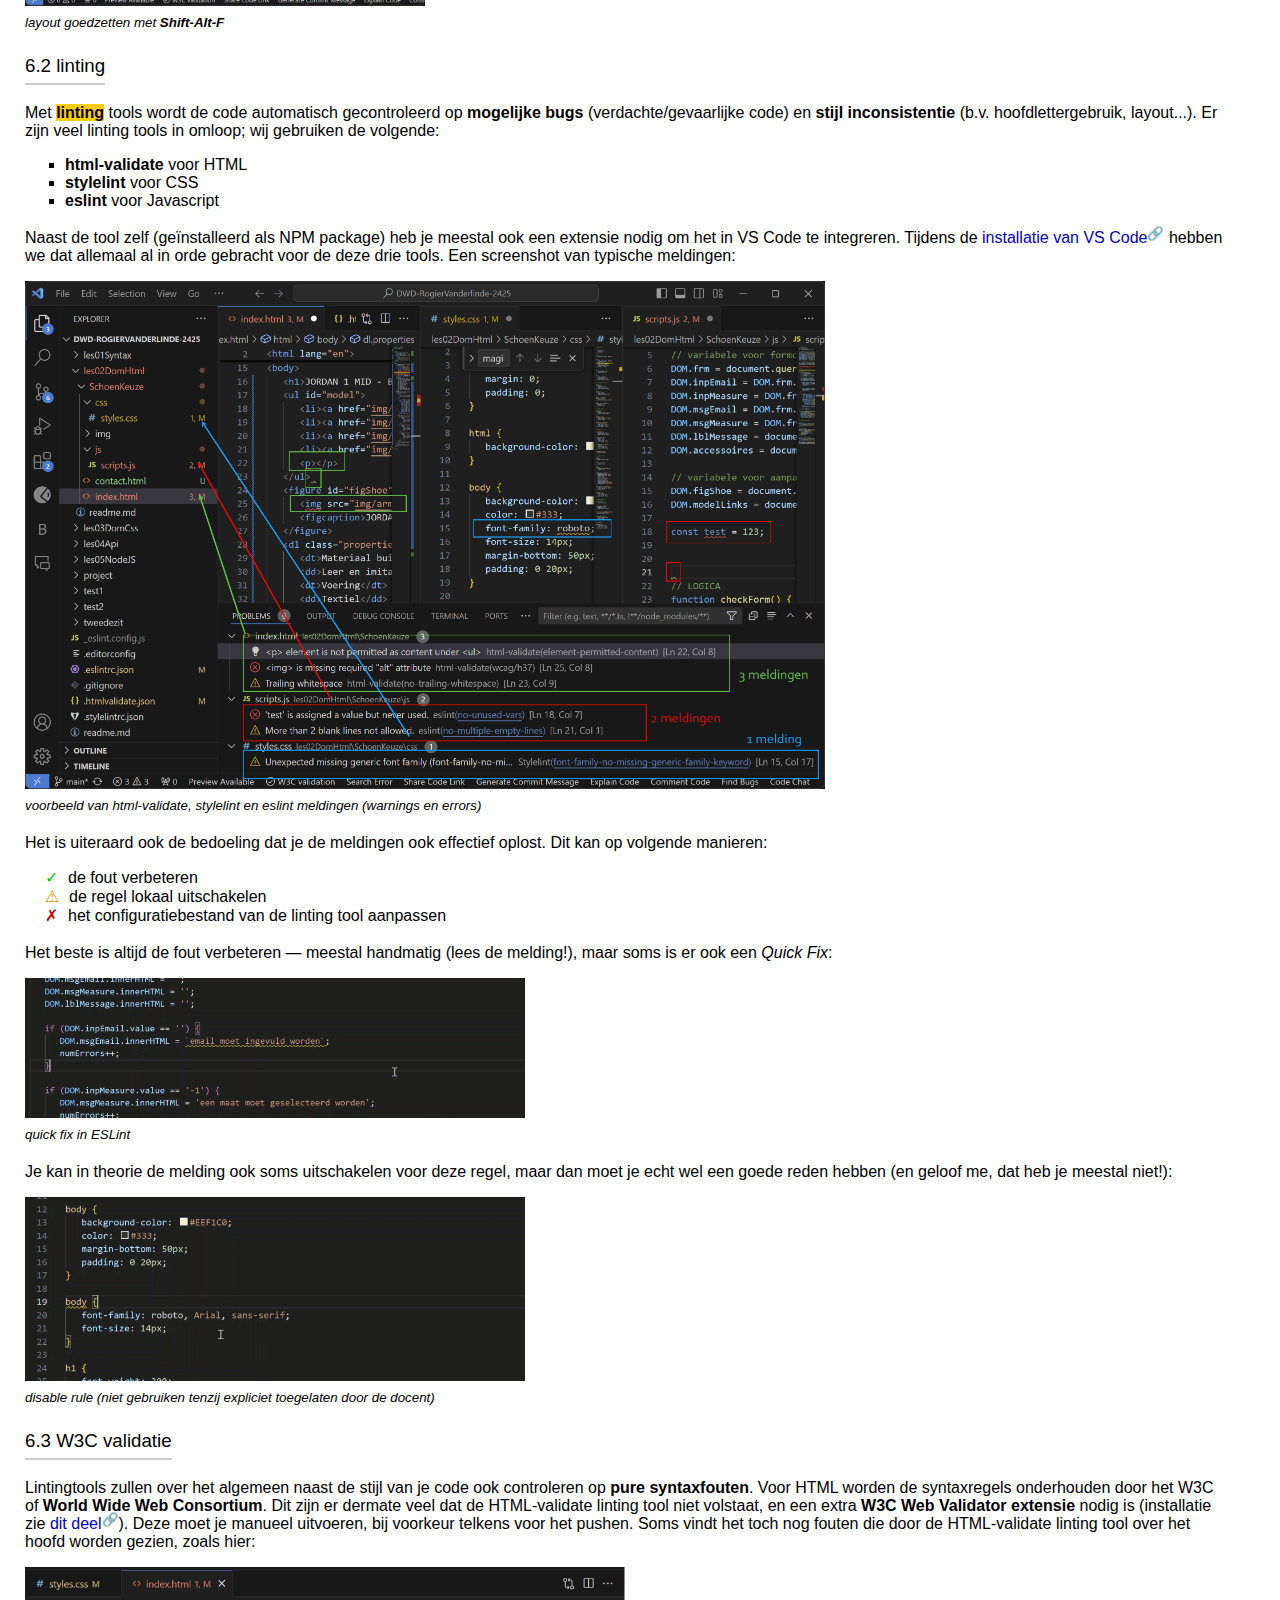
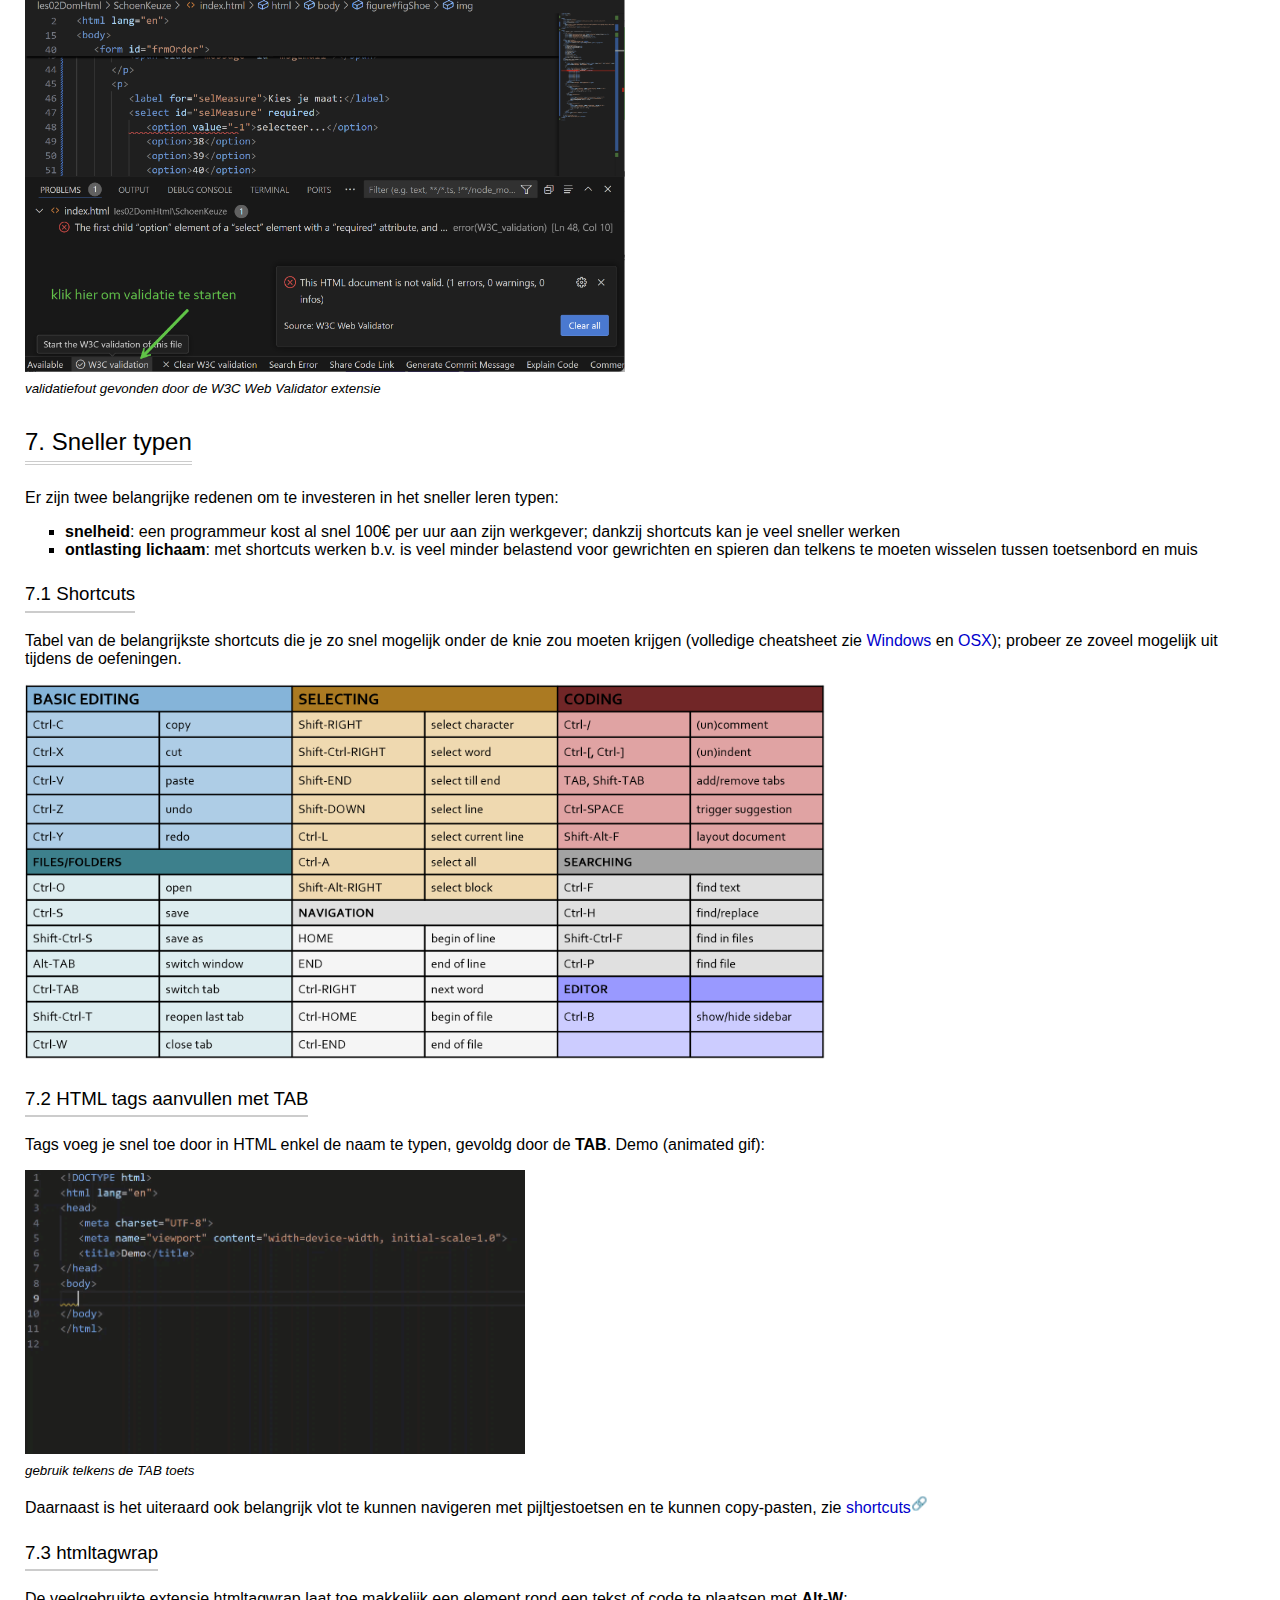
==== commit 0429b1b4: "NodeJS download link aangepast" ====
--- a/02_vscode.html
+++ b/02_vscode.html
@@ -43,7 +43,7 @@
    <main>
       <h2>NodeJS</h2>
       <p><strong>NodeJS</strong> is een extensie van Javascript voor serverside en lokale toepassingen.</p>
-      <p>We zullen er zelf niet rechtstreeks mee werken, maar een aantal tools die we binnen onze tekst editor nodig hebben, vereisen dit. Dus <a href="https://nodejs.org/en/download">download</a> en installeer NodeJS (de windows installer is ok).</p>
+      <p>We zullen er zelf niet rechtstreeks mee werken, maar een aantal tools die we binnen onze tekst editor nodig hebben, vereisen dit. Dus <a href="https://nodejs.org/en/download/prebuilt-installer">download</a> en installeer NodeJS (de windows installer is ok).</p>
       <p><img src="img/02_vscode/nodejs.png" alt="" class="w-300"></p>
       <p>Je kan in Visual Studio Code (die we in volgende stap installeren) eenvoudig controleren of NodeJS correct geïnstalleerd is door het versienummer op te vragen. Open een nieuwe terminal via <strong>View, New Terminal...</strong>, en tik het commando <strong>npm -version</strong> (<em>npm</em> is een afkorting van <em>Node Package Manager</em>). Als je een foutmelding krijgt, dan is NodeJS nog niet geïnstalleerd.</p>
       <p><img src="img/02_vscode/NodeJS installatie test.png" alt="" class="w-700"></p>
--- a/css/styles.css
+++ b/css/styles.css
@@ -5,3 +5,7 @@
 .classcolor {
    color: #3D808C !important;
 }
+
+#mode {
+   display: none !important;
+}
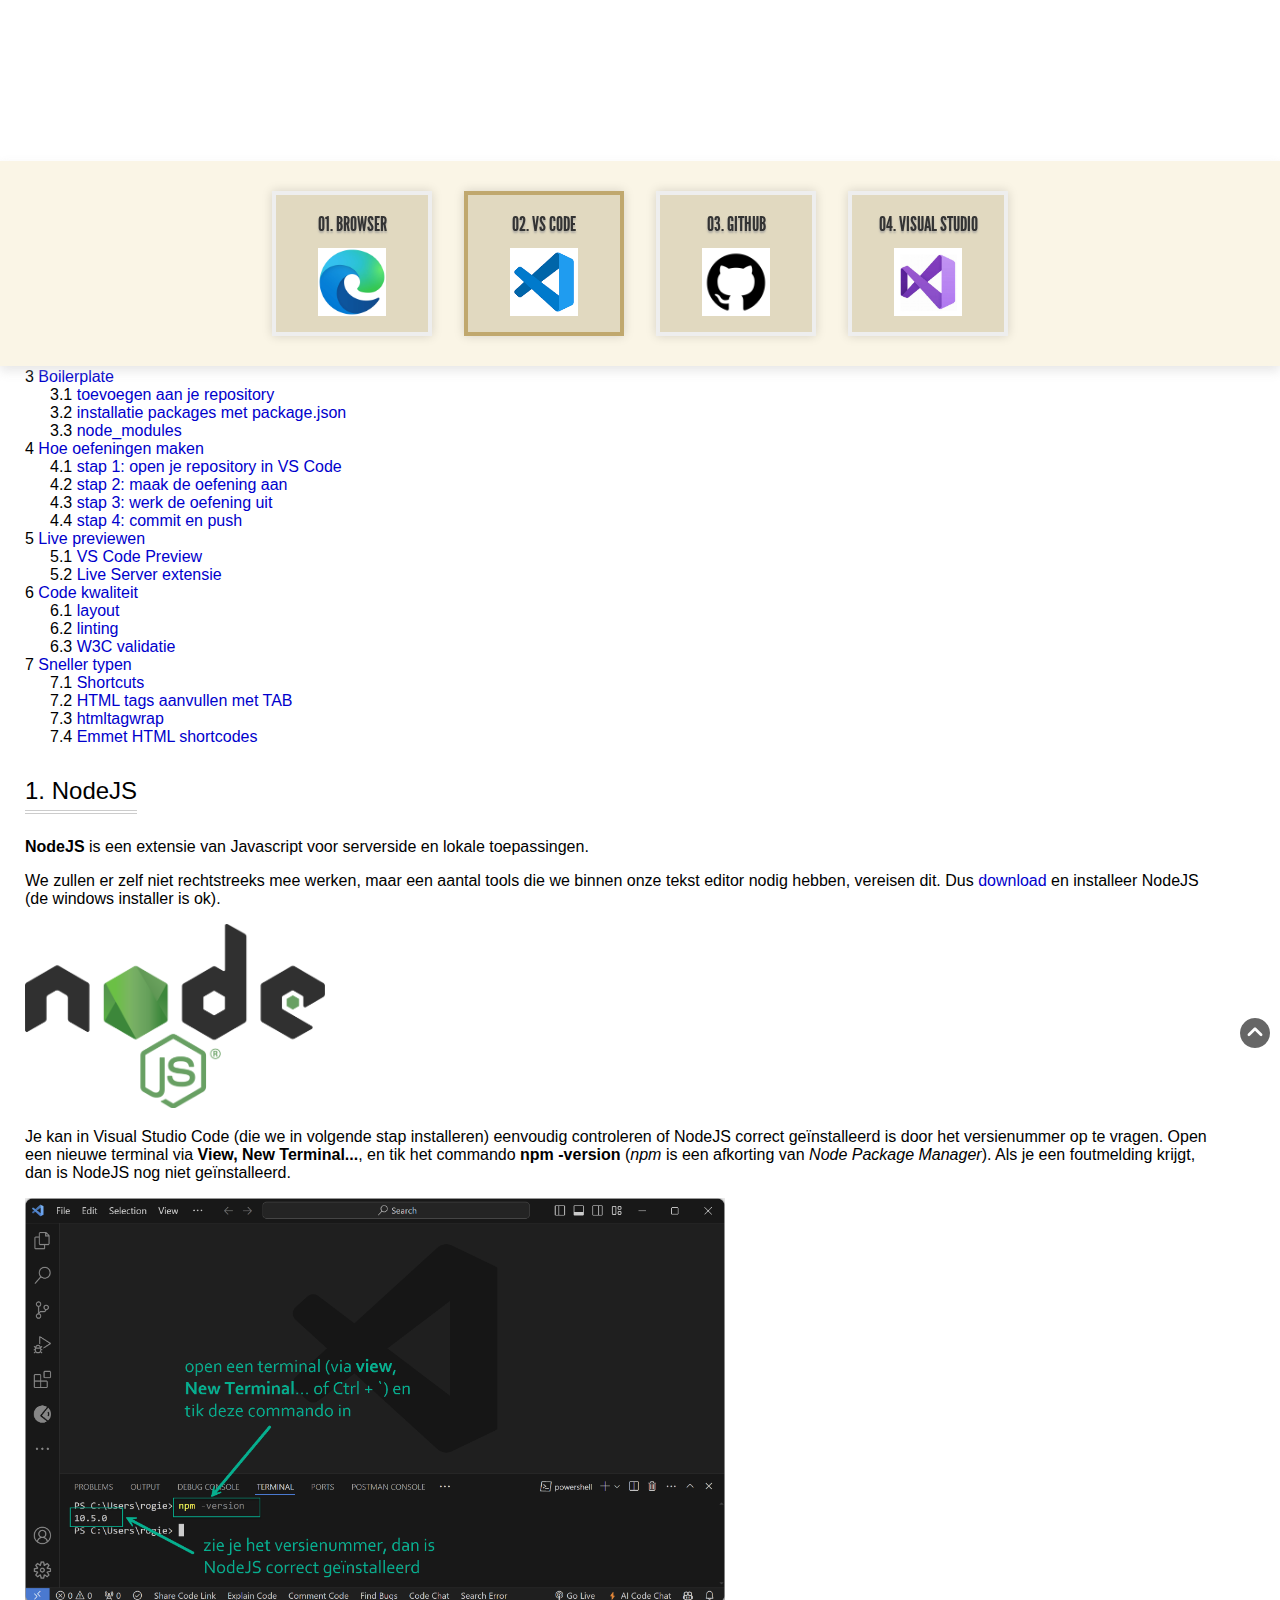
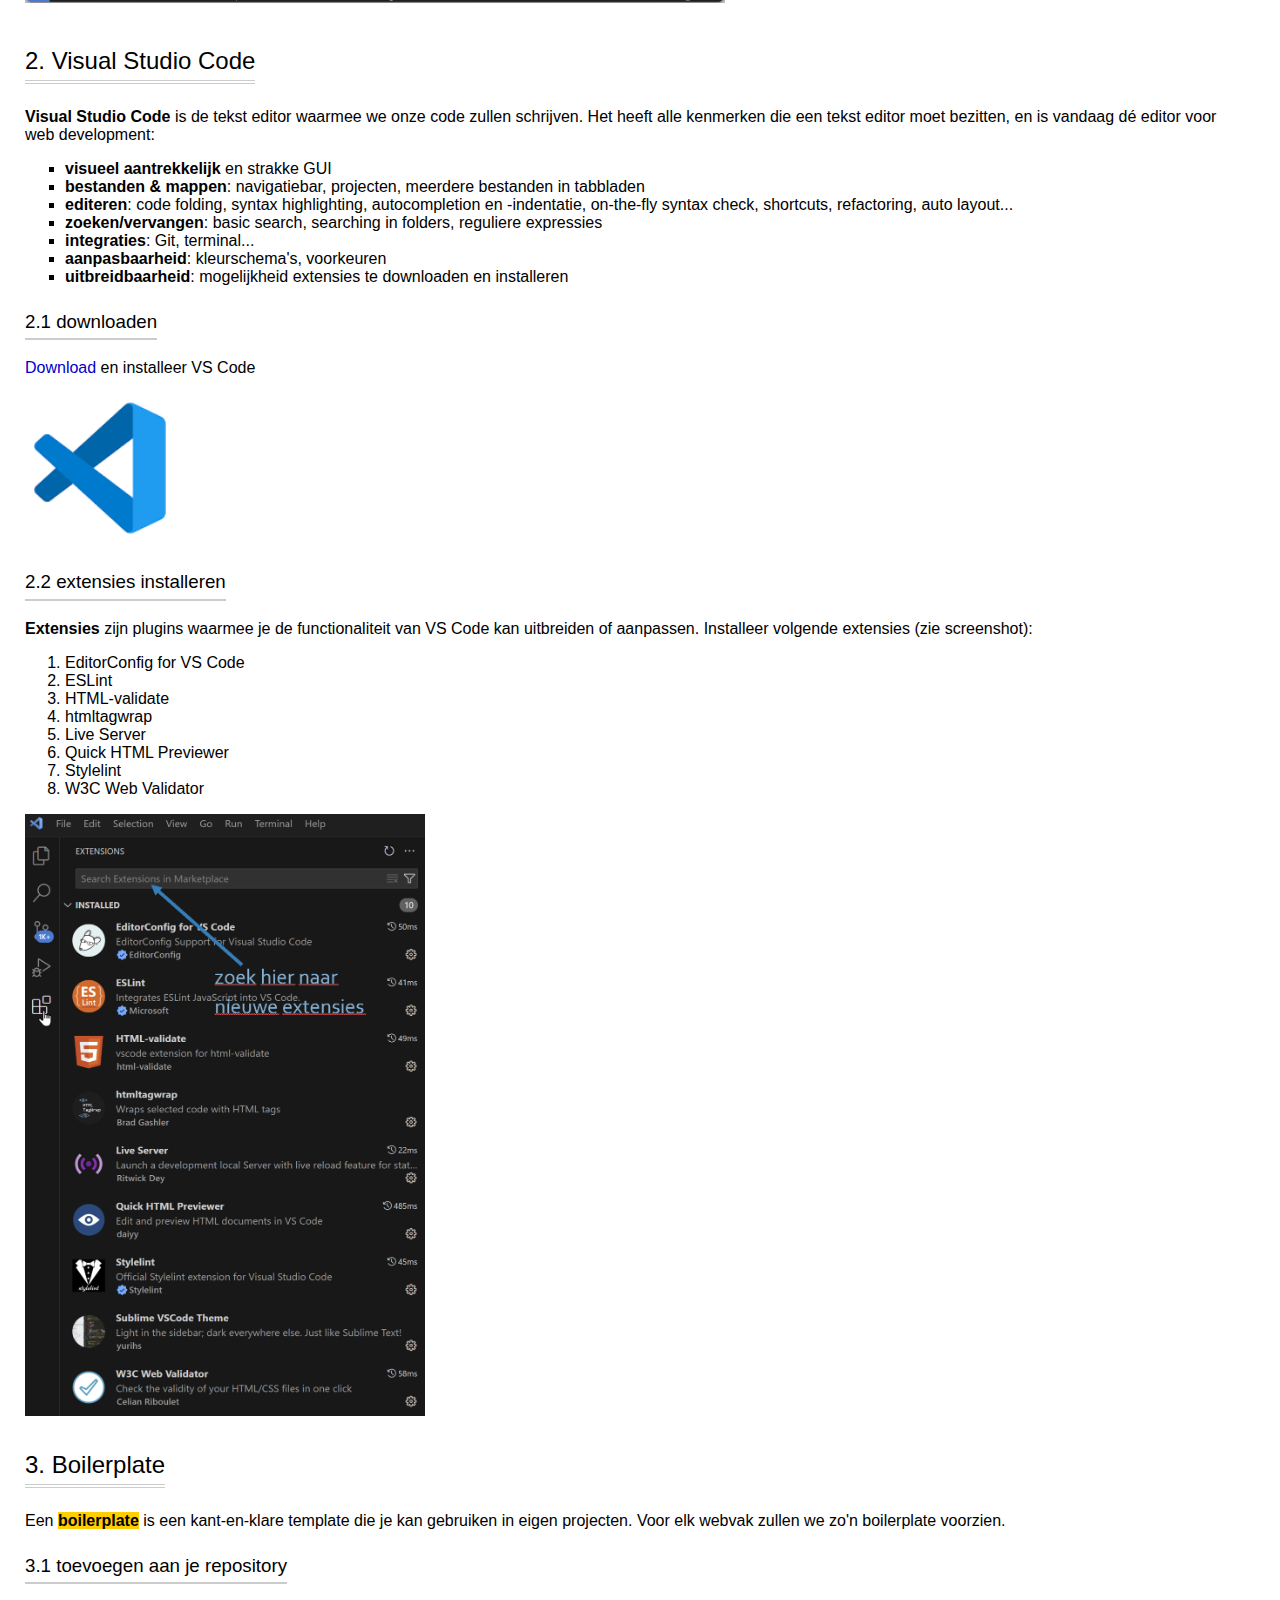
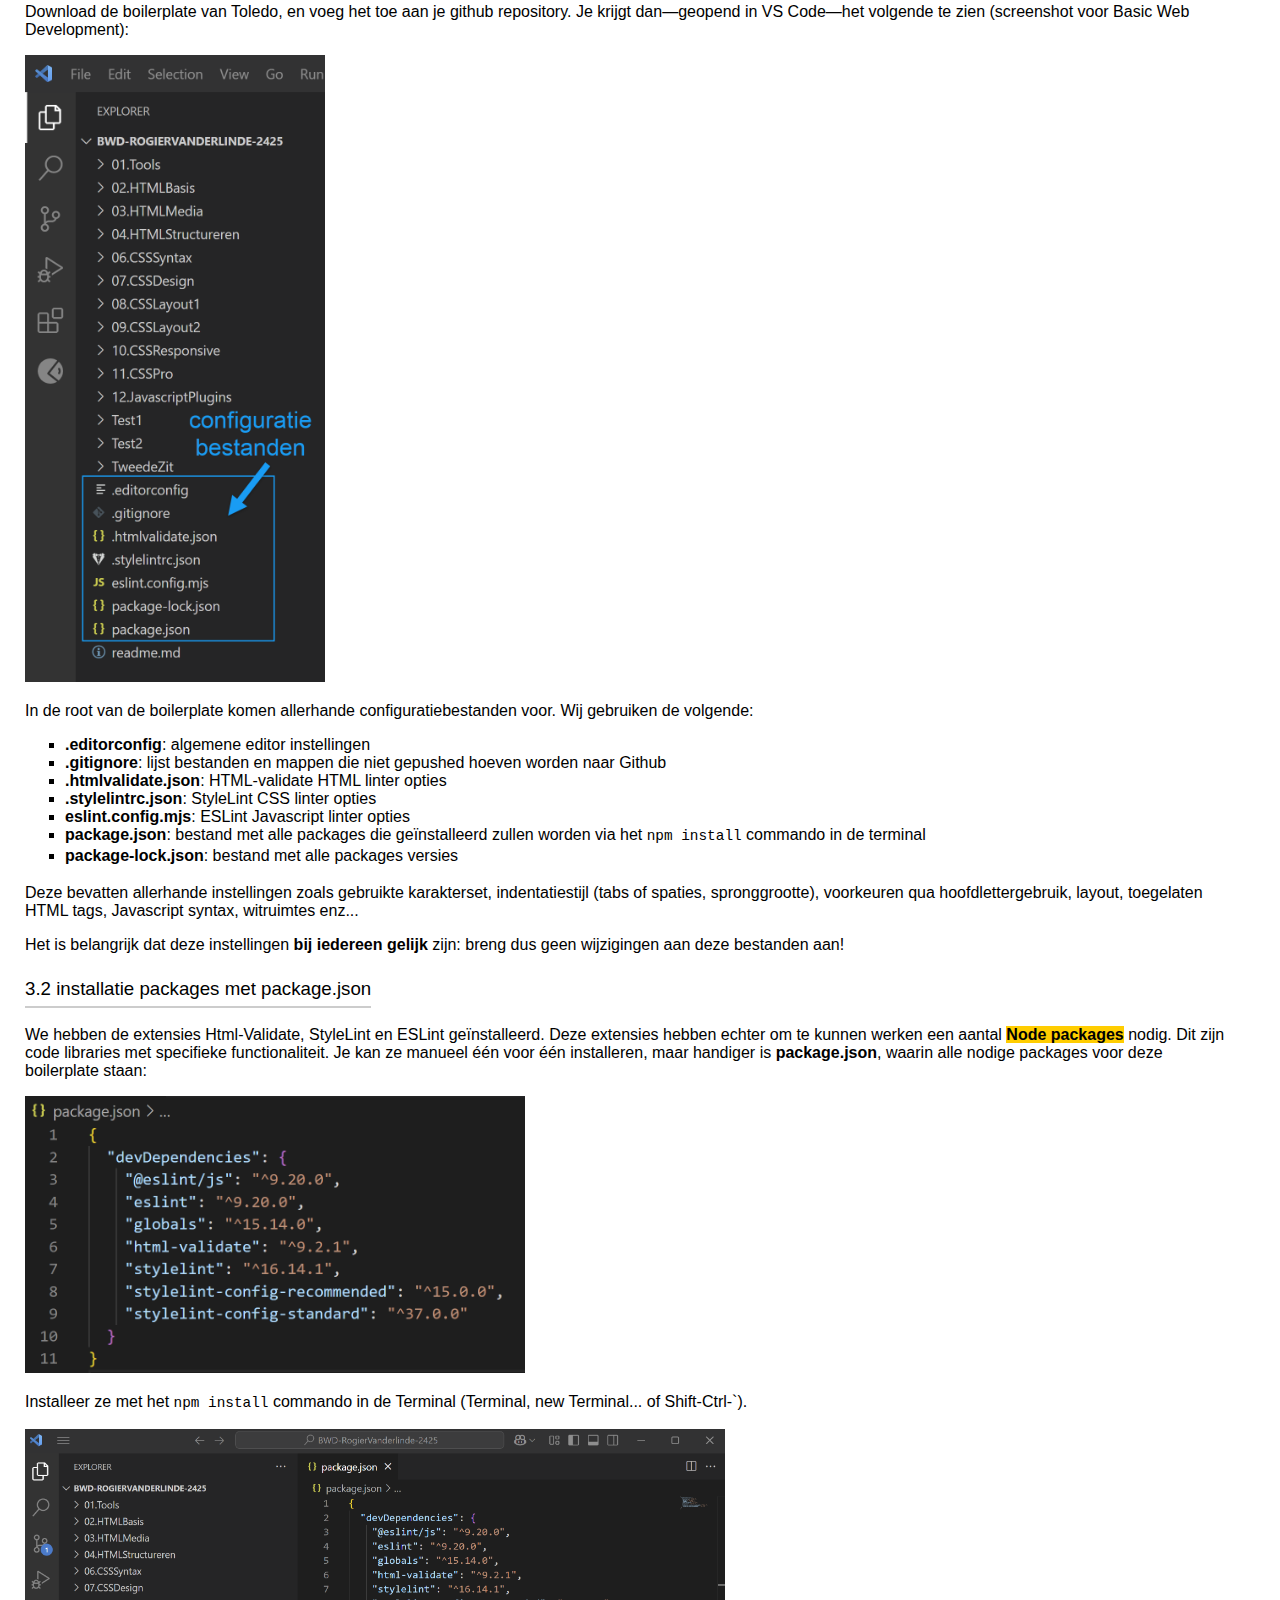
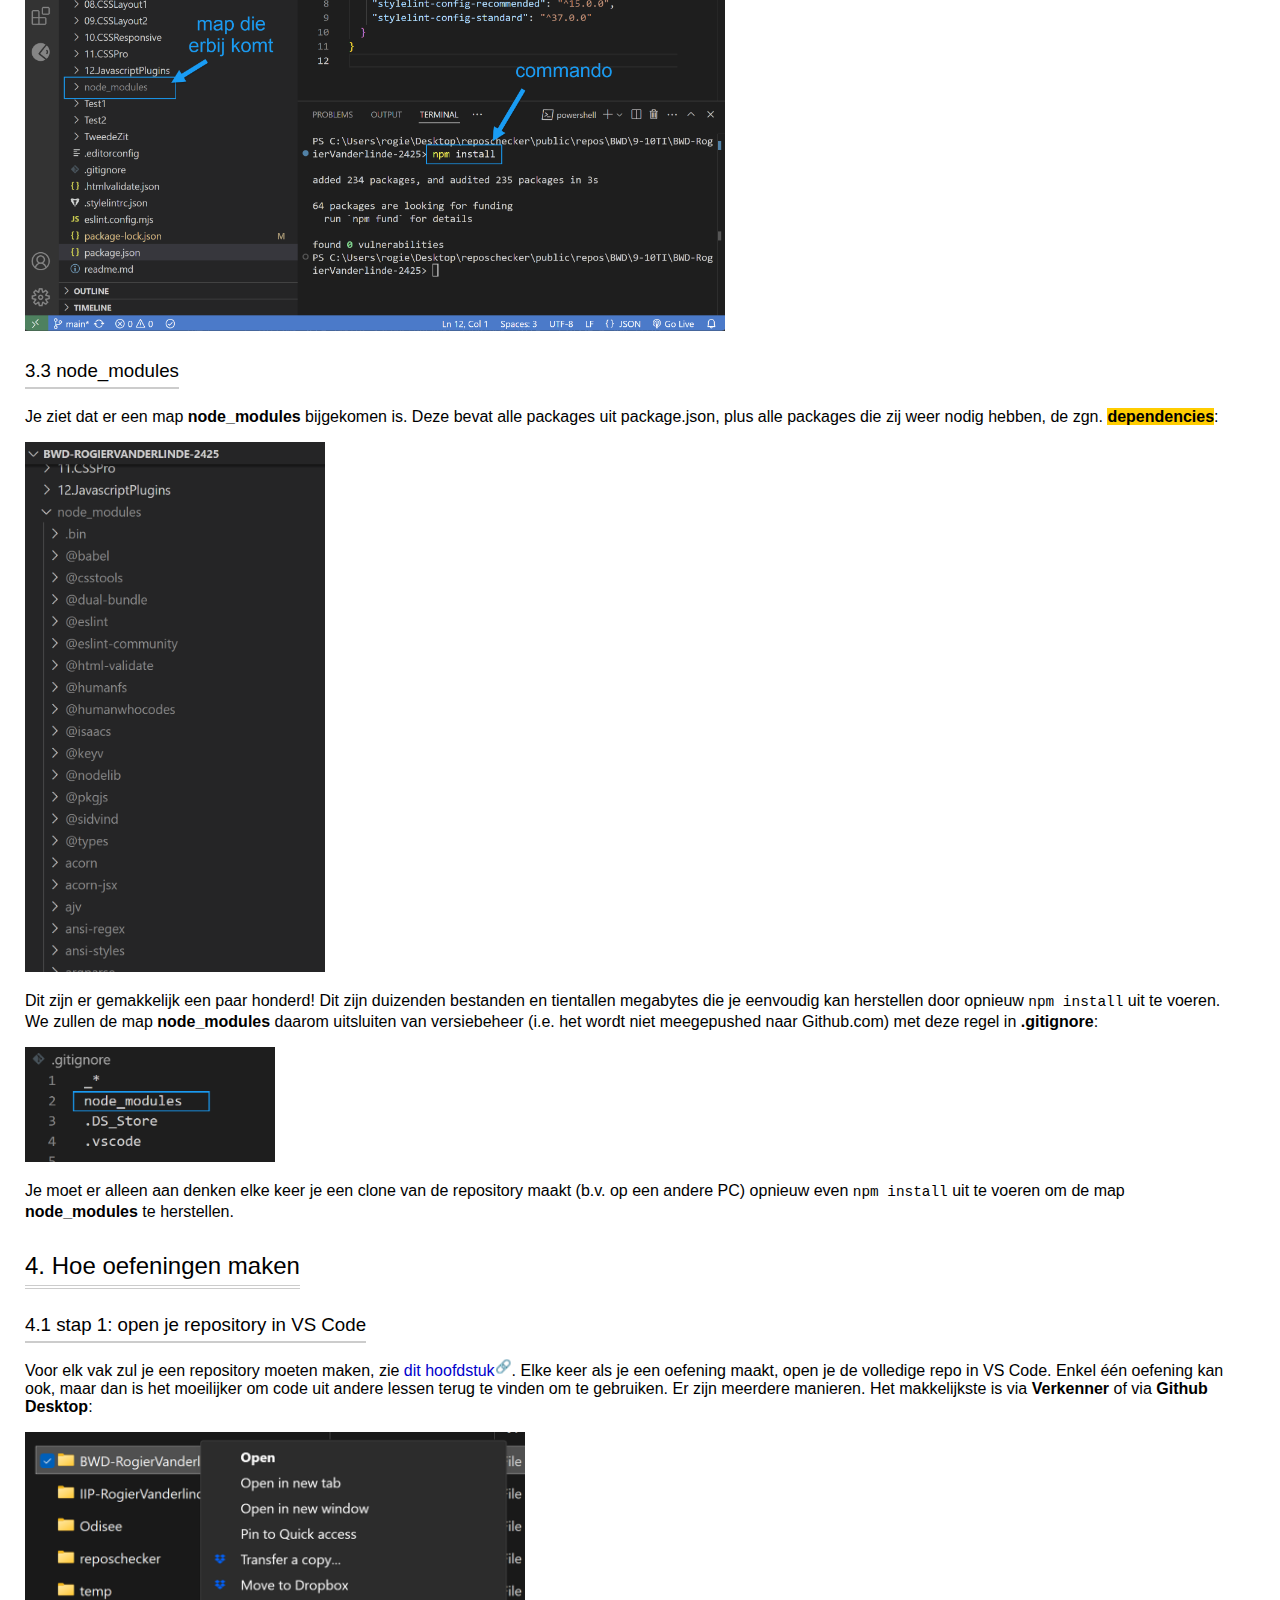
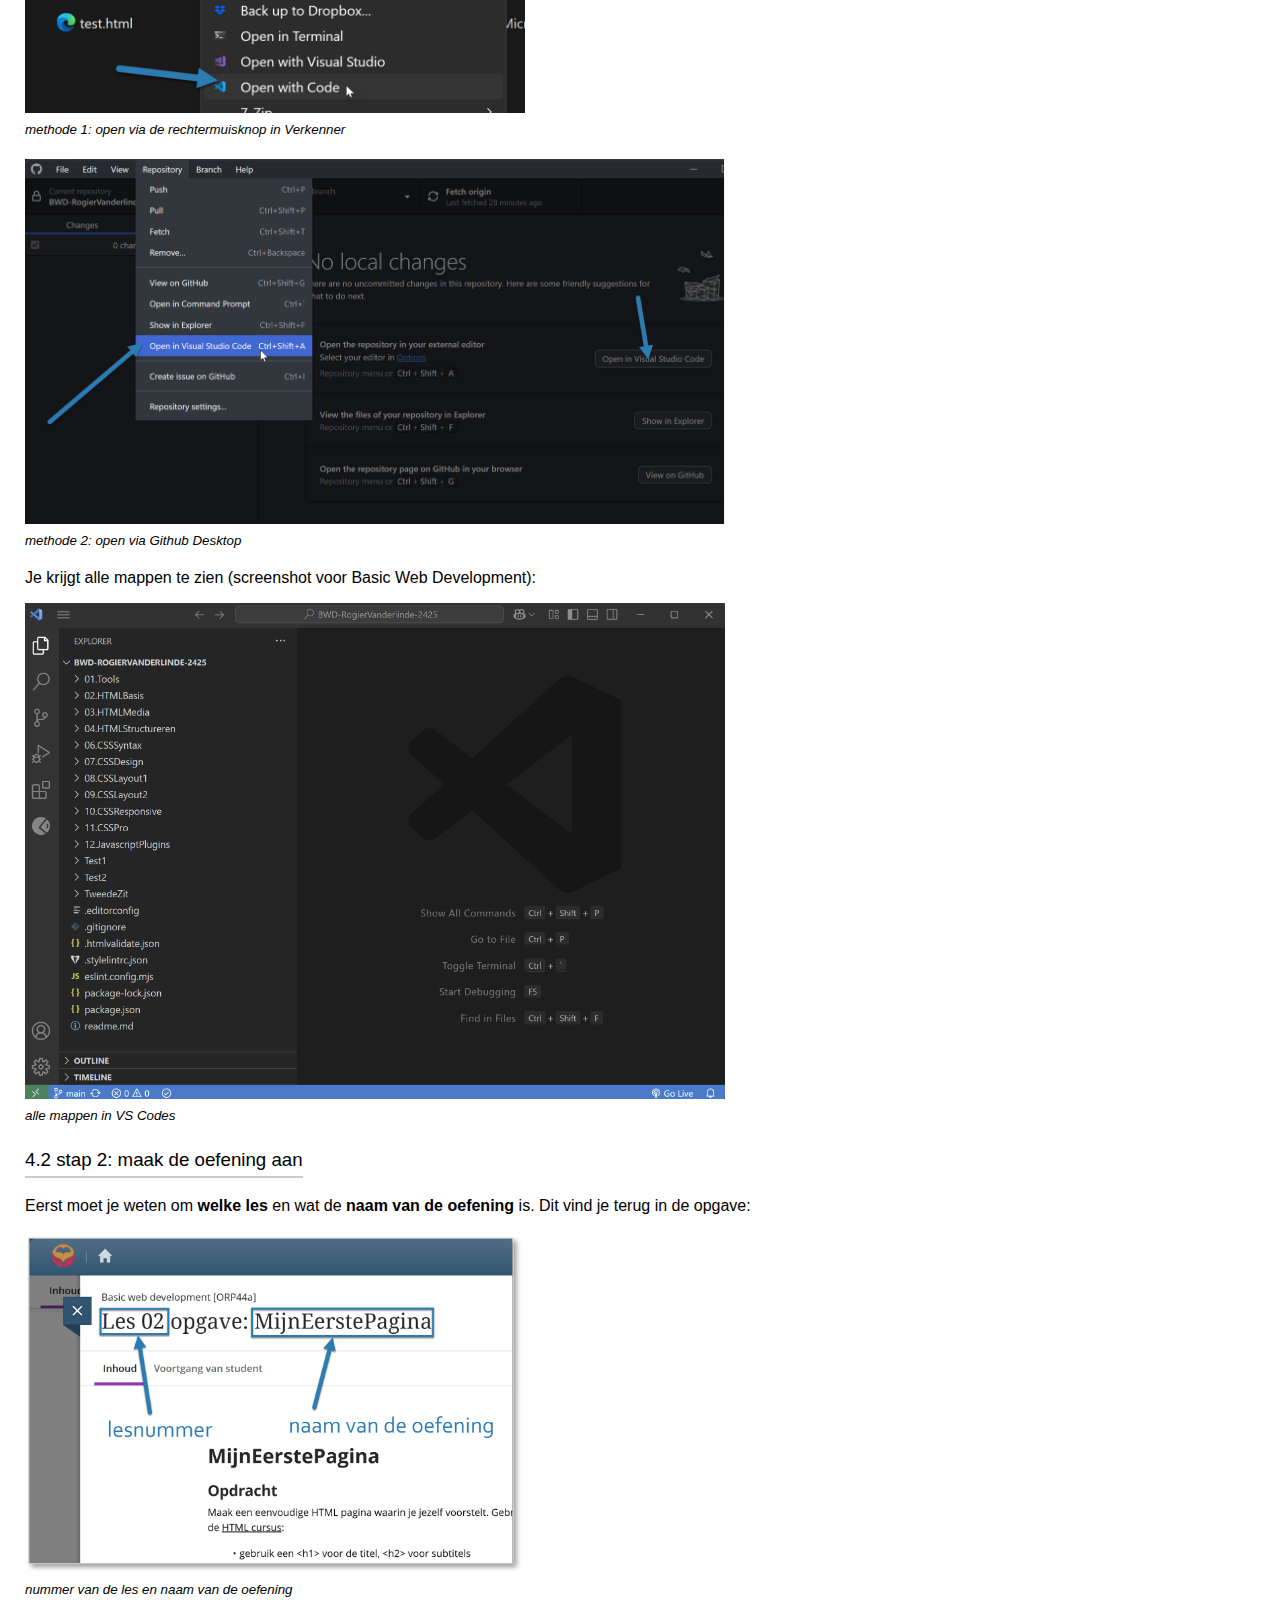
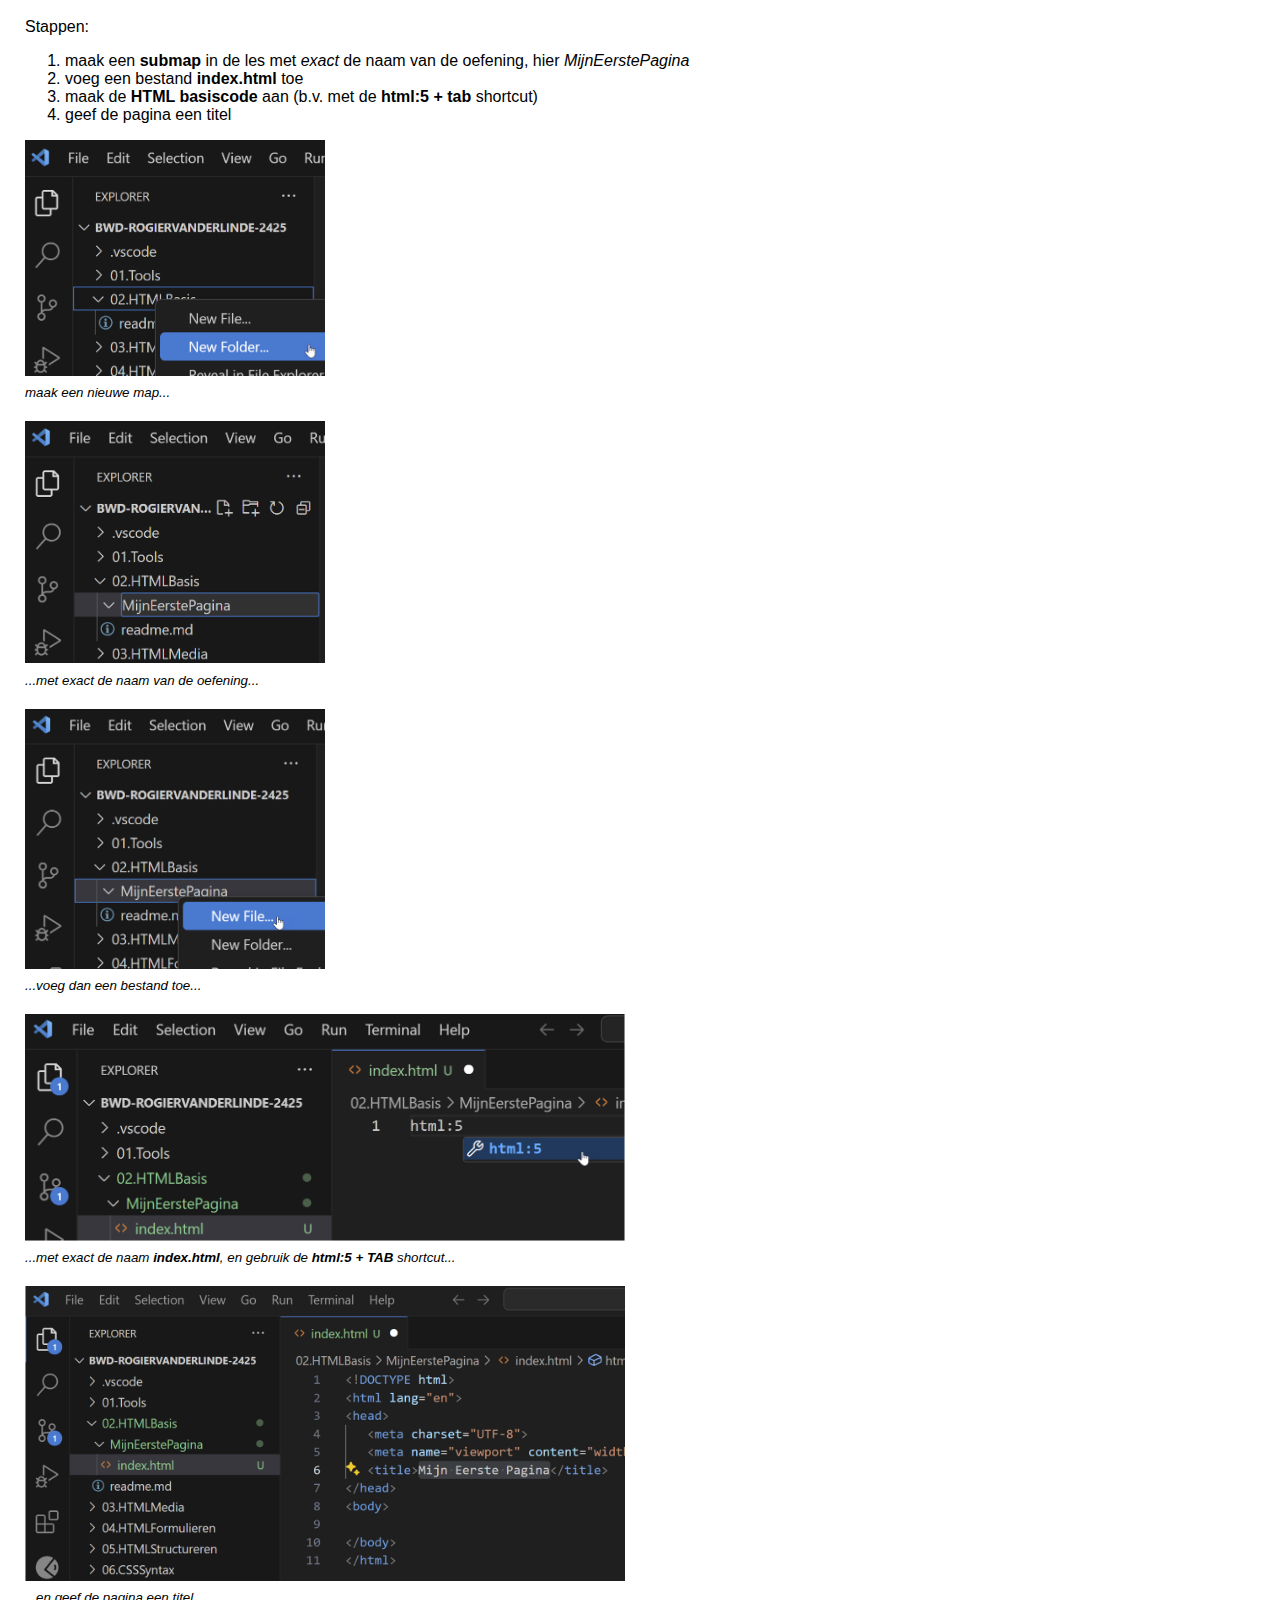
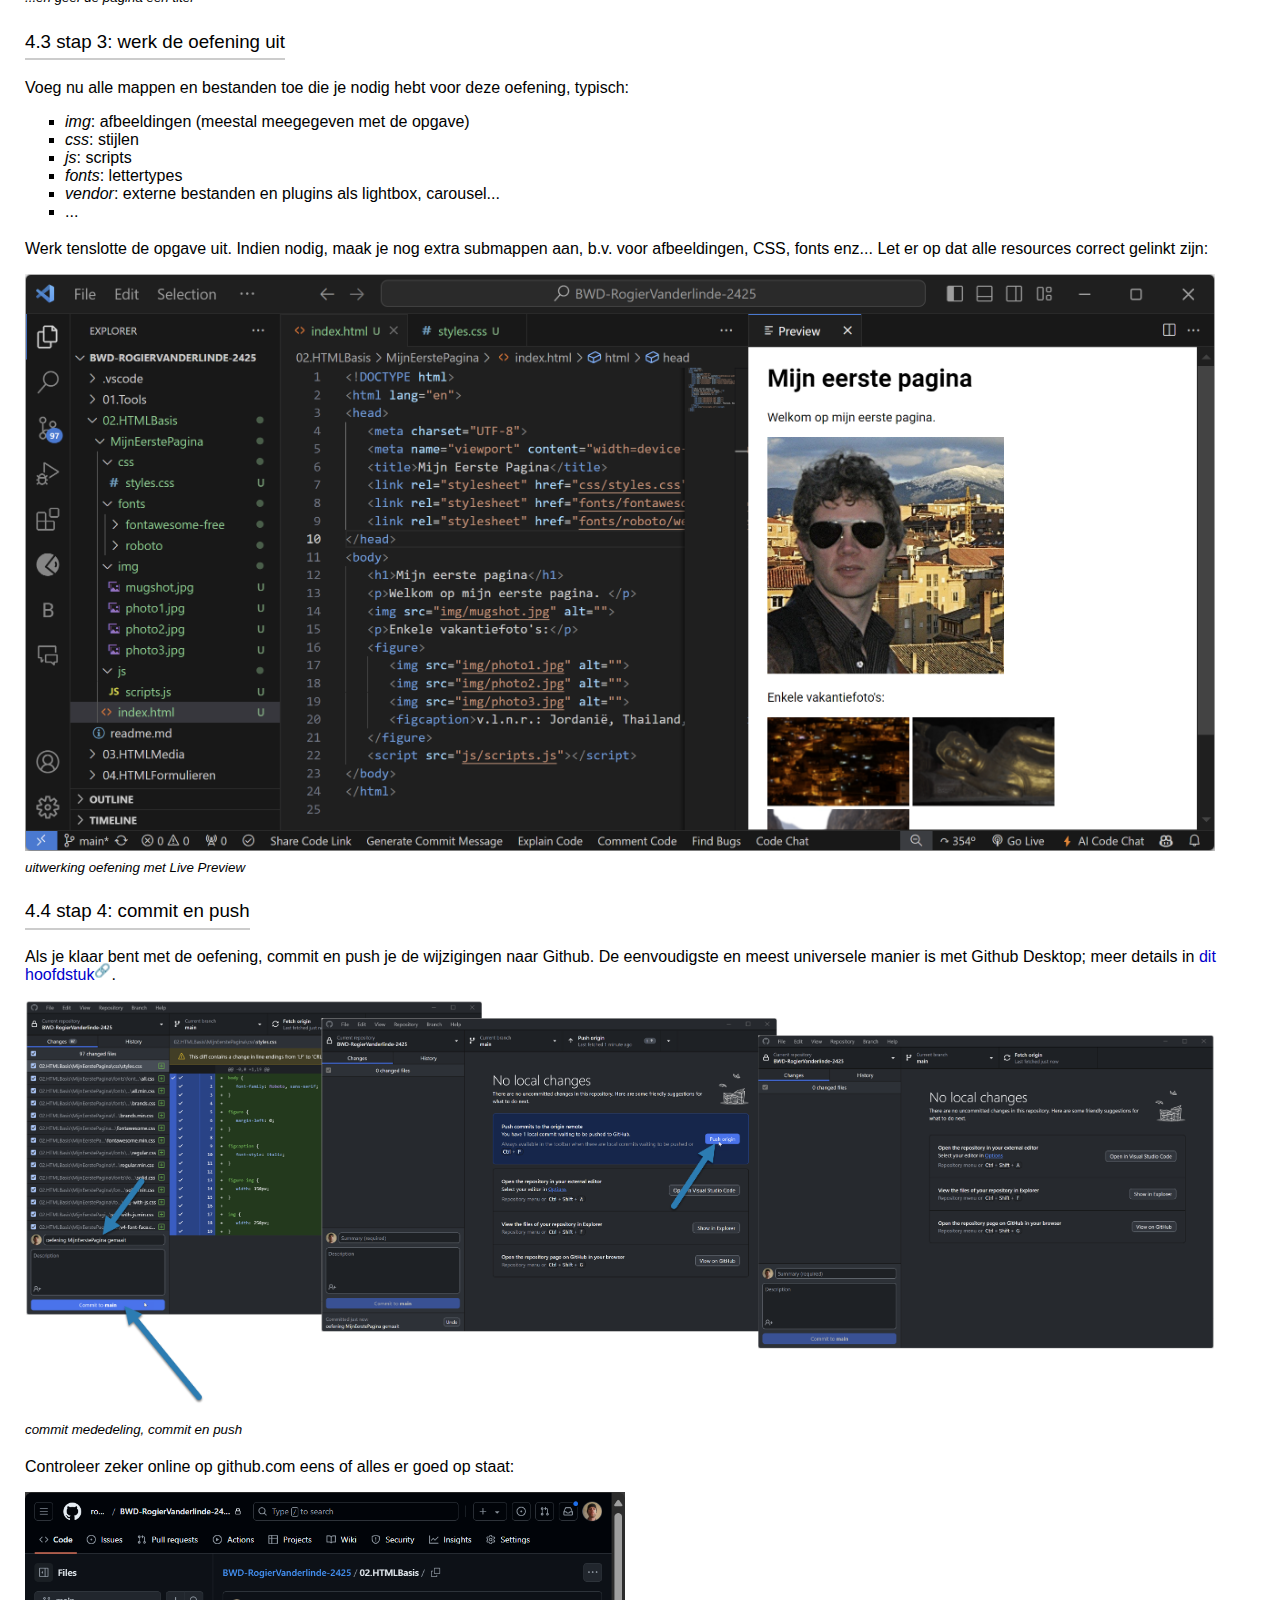
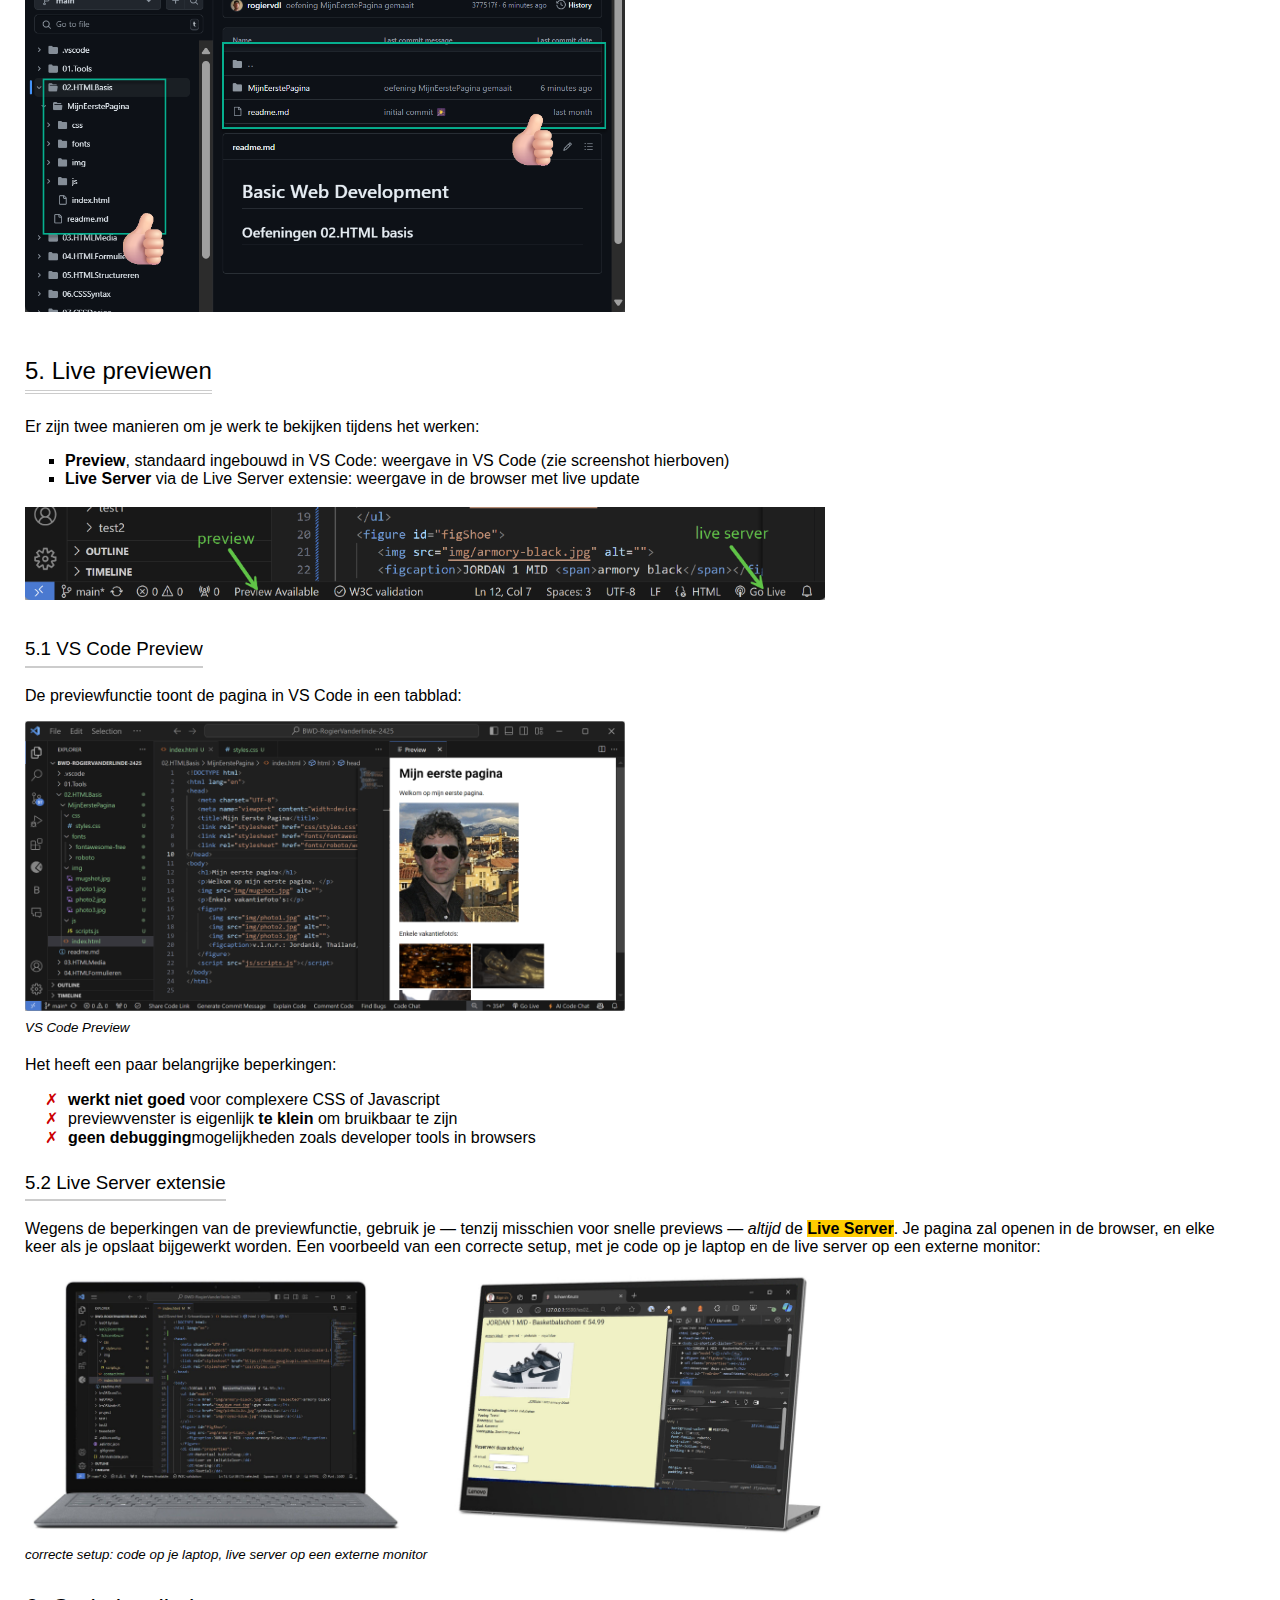
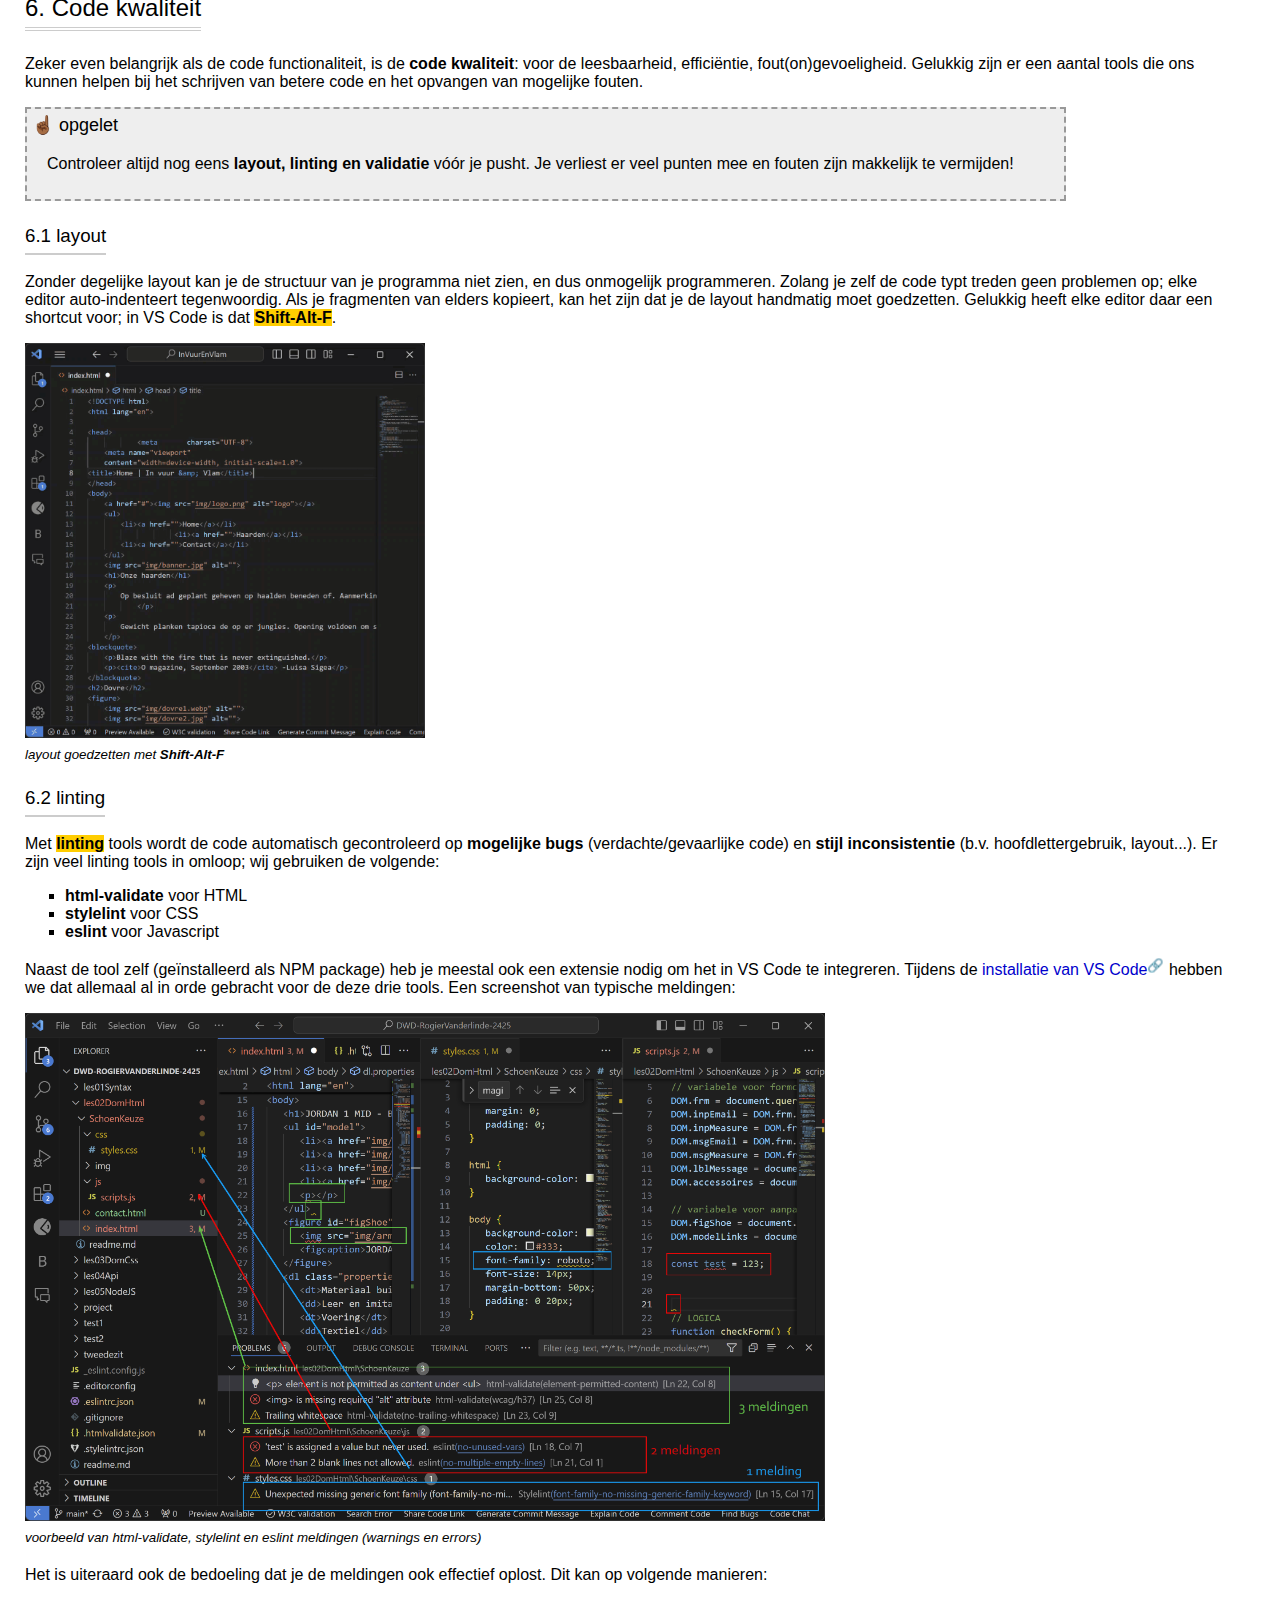
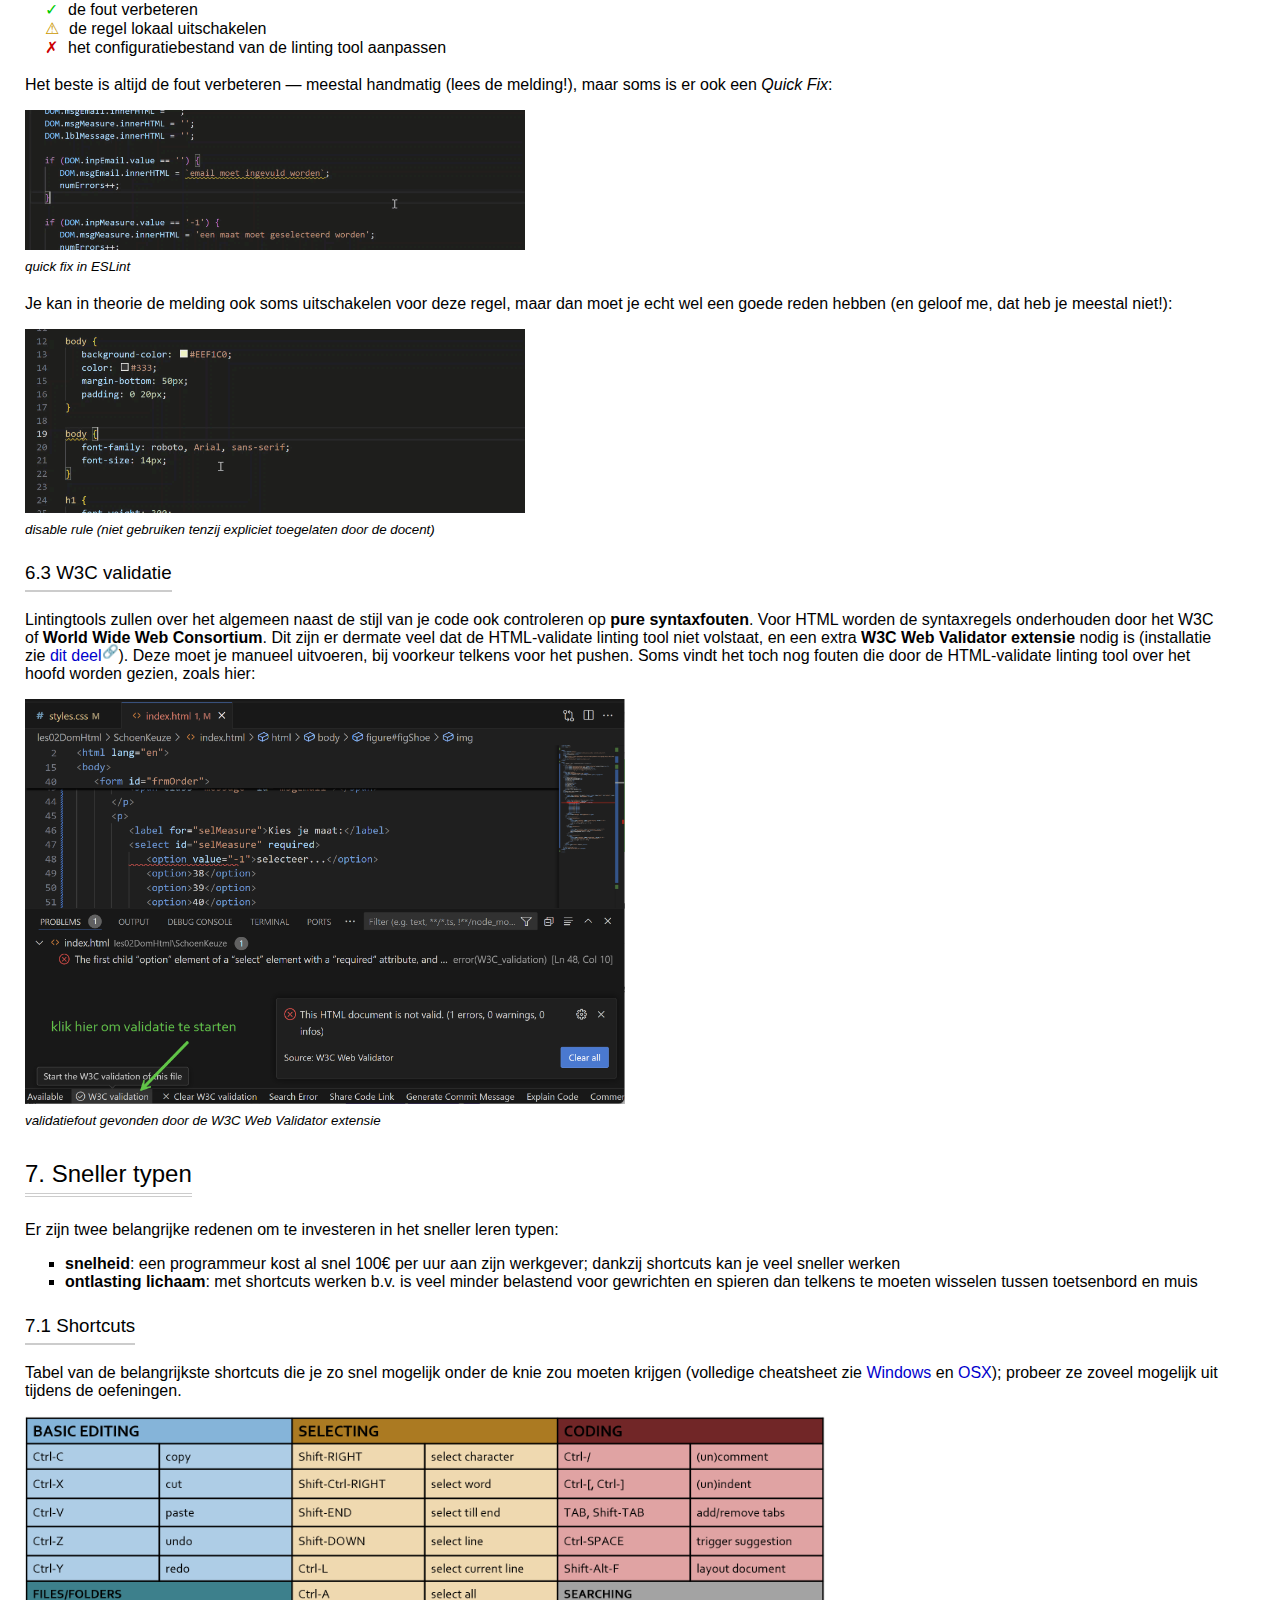
==== commit 792e1034: "boilerplate toegevoegd 🍳" ====
--- a/02_vscode.html
+++ b/02_vscode.html
@@ -59,32 +59,11 @@
          <li><strong>aanpasbaarheid</strong>: kleurschema's, voorkeuren</li>
          <li><strong>uitbreidbaarheid</strong>: mogelijkheid extensies te downloaden en installeren</li>
       </ul>
-      <h2>Installatie</h2>
       <h3>downloaden</h3>
       <p><a href="https://code.visualstudio.com/download">Download</a> en installeer VS Code</p>
       <p><a href="https://code.visualstudio.com/download"><img src="img/02_vscode/icon.png" alt="" class="w-150"></a></p>
-      <h3>installatie packages</h3>
-      <p><strong>Node packages</strong> kan je zien als code bibliotheken die kunnen gebruikt worden door allerhande extensies of VS Code zelf. Om deze packages te kunnen installeren en beheren heb je <strong>NodeJS</strong> nodig, dus mocht je dat nog niet geïnstalleerd hebben, ga dan terug naar stap 2 en installeer het eerst.</p>
-      <p>Open een nieuwe terminal in VS Code, en voer één voor één volgende vijf commando's uit:</p>
-      <pre class="language-js notoolbar"><code>&gt; npm install -g html-validate
-&gt; npm install -g eslint@8.57.0
-&gt; npm install -g stylelint
-&gt; npm install -g stylelint-config-recommended
-&gt; npm install -g stylelint-csstree-validator</code></pre>
-      <div class="tips" data-caption="⚠️ ESLint versie">
-         <p>
-            Op moment van schrijven werkt de laatste versie 9.x van ESLint niet goed in VS Code, daarom installeren we de vorige versie 8.57.0.
-         </p>
-      </div>
-      <p>Een screenshot van het eerste commando:</p>
-      <p><img src="img/02_vscode/node packages.png" alt="" class="w-700"></p>
-      <p>
-         Als je niet zeker bent of je dit al gedaan hebt of niet, voer deze commando's gerust nog eens uit, dat kan geen kwaad. Je krijgt in het beste geval nieuwere versies.
-         Je kan altijd controleren welke packages al geïnstalleerd zijn met het <code>npm list -g</code> commando in terminal:
-      </p>
-      <p><img src="img/02_vscode/vs code npm packages.png" alt="" class="w-700"></p>
-      <h3>extensies</h3>
-      <p><strong>Extensies</strong> zijn plugins waarmee je de functionaliteit van VS Code kan uitbreiden of aanpassen. Sommige extensies hebben de Node packages uit vorige stap nodig, dus als je die nog niet geïnstalleerd hebt, doe dat dan eerst. Installeer volgende extensies (zie screenshot):</p>
+      <h3>extensies installeren</h3>
+      <p><strong>Extensies</strong> zijn plugins waarmee je de functionaliteit van VS Code kan uitbreiden of aanpassen. Installeer volgende extensies (zie screenshot):</p>
       <ol>
          <li>EditorConfig for VS Code</li>
          <li>ESLint</li>
@@ -94,27 +73,53 @@
          <li>Quick HTML Previewer</li>
          <li>Stylelint</li>
          <li>W3C Web Validator</li>
-      </ol>      
+      </ol>
       <p><img src="img/02_vscode/vscode extensies.png" alt="" class="w-400"></p>
-      <h3>configuratie</h3>
-      <p>In de root van je project kunnen allerhande configuratiebestanden voorkomen. Wij gebruiken de volgende:</p>
-      <ul>
-         <li><strong>editorConfig</strong>: algemene editor instellingen</li>
-         <li><strong>eslintrc.json</strong>: ESLint Javascript linter opties</li>
-         <li><strong>gitignore</strong>: lijst bestanden en mappen die niet gepushed hoeven worden naar Github</li>
-         <li><strong>htmlvalidate.json</strong>: HTML-validate HTML linter opties</li>
-         <li><strong>stylelintrc.json</strong>: StyleLint CSS linter opties</li>
+
+      <h2>Boilerplate</h2>
+      <p>
+        Een <mark>boilerplate</mark> is een kant-en-klare template die je kan gebruiken in eigen projecten. Voor elk webvak zullen we zo'n boilerplate voorzien.
+      </p>
+      <h3>toevoegen aan je repository</h3>
+      <p>
+        Download de boilerplate van Toledo, en voeg het toe aan je github repository. Je krijgt dan&mdash;geopend in VS Code&mdash;het volgende te zien (screenshot voor Basic Web Development):
+      </p>
+      <p><img src="img/02_vscode/vscode configuratie.png" alt="" class="w-300"></p>
+      <p>In de root van de boilerplate komen allerhande configuratiebestanden voor. Wij gebruiken de volgende:</p>
+      <ul>
+         <li><strong>.editorconfig</strong>: algemene editor instellingen</li>
+         <li><strong>.gitignore</strong>: lijst bestanden en mappen die niet gepushed hoeven worden naar Github</li>
+         <li><strong>.htmlvalidate.json</strong>: HTML-validate HTML linter opties</li>
+         <li><strong>.stylelintrc.json</strong>: StyleLint CSS linter opties</li>
+         <li><strong>eslint.config.mjs</strong>: ESLint Javascript linter opties</li>
+         <li><strong>package.json</strong>: bestand met alle packages die geïnstalleerd zullen worden via het <code>npm install</code> commando in de terminal</li>
+         <li><strong>package-lock.json</strong>: bestand met alle packages versies</li>
       </ul>
       <p>Deze bevatten allerhande instellingen zoals gebruikte karakterset, indentatiestijl (tabs of spaties, spronggrootte), voorkeuren qua hoofdlettergebruik, layout, toegelaten HTML tags, Javascript syntax, witruimtes enz...</p>
-      <p>Het is belangrijk dat deze instellingen <strong>bij iedereen gelijk</strong> zijn. De exacte configuratie <strong>verschilt van vak tot vak</strong>; voor <strong>Basic Web Development</strong> en <strong>Dynamic Web Development</strong> zul je een template vinden op Toled. Een screenshot voor BWD::</p>
-      <p><img src="img/02_vscode/vscode configuratie.png" alt="" class="w-400"></p>
+      <p>Het is belangrijk dat deze instellingen <strong>bij iedereen gelijk</strong> zijn: breng dus geen wijzigingen aan deze bestanden aan!</p>
+      <h3>installatie packages met package.json</h3>
+      <p>
+        We hebben de extensies Html-Validate, StyleLint en ESLint geïnstalleerd.
+        Deze extensies hebben echter om te kunnen werken een aantal <mark>Node packages</mark> nodig. Dit zijn code libraries met specifieke functionaliteit.
+        Je kan ze manueel één voor één installeren, maar handiger is <strong>package.json</strong>, waarin alle nodige packages voor deze boilerplate staan:
+      </p>
+      <p><img src="img/02_vscode/package-json.png" alt="" class="w-500"></p>
+      <p>Installeer ze met het <code>npm install</code> commando in de Terminal (Terminal, new Terminal... of Shift-Ctrl-`). </p>
+      <p><img src="img/02_vscode/npm-install.png" alt="" class="w-700"></p>
+      <h3>node_modules</h3>
+      <p>Je ziet dat er een map <strong>node_modules</strong> bijgekomen is. Deze bevat alle packages uit package.json, plus alle packages die zij weer nodig hebben, de zgn. <mark>dependencies</mark>:</p>
+      <p><img src="img/02_vscode/node_modules.png" alt="" class="w-300"></p>
+      <p>Dit zijn er gemakkelijk een paar honderd! Dit zijn duizenden bestanden en tientallen megabytes die je eenvoudig kan herstellen door opnieuw <code>npm install</code> uit te voeren. We zullen de map <strong>node_modules</strong> daarom uitsluiten van versiebeheer (i.e. het wordt niet meegepushed naar Github.com) met deze regel in <strong>.gitignore</strong>:</p>
+      <p><img src="img/02_vscode/node_modules-ignore.png" alt="" class="w-250"></p>
+      <p>Je moet er alleen aan denken elke keer je een clone van de repository maakt (b.v. op een andere PC) opnieuw even <code>npm install</code> uit te voeren om de map <strong>node_modules</strong> te herstellen.</p>
+
 
       <h2>Hoe oefeningen maken</h2>
       <h3>stap 1: open je repository in VS Code</h3>
       <p>
-         Voor elk vak zul je een repository moeten maken, zie <a href="03_github.html#repository-opzetten">dit hoofdstuk</a>. 
-         Elke keer als je een oefening maakt, open je de volledige repo in VS Code. 
-         Enkel één oefening kan ook, maar dan is het moeilijker om code uit andere lessen terug te vinden om te gebruiken. 
+         Voor elk vak zul je een repository moeten maken, zie <a href="03_github.html#repository-opzetten">dit hoofdstuk</a>.
+         Elke keer als je een oefening maakt, open je de volledige repo in VS Code.
+         Enkel één oefening kan ook, maar dan is het moeilijker om code uit andere lessen terug te vinden om te gebruiken.
          Er zijn meerdere manieren. Het makkelijkste is via <strong>Verkenner</strong> of via <strong>Github Desktop</strong>:
       </p>
       <figure>
@@ -164,7 +169,7 @@
          <figcaption>...en geef de pagina een titel</figcaption>
       </figure>
       <h3>stap 3: werk de oefening uit</h3>
-      <p>Voeg nu alle mappen en bestanden toe die je nodig hebt voor deze oefening, typisch:</p>      
+      <p>Voeg nu alle mappen en bestanden toe die je nodig hebt voor deze oefening, typisch:</p>
       <ul>
          <li><em>img</em>: afbeeldingen (meestal meegegeven met de opgave)</li>
          <li><em>css</em>: stijlen</li>
@@ -180,8 +185,8 @@
       </figure>
       <h3>stap 4: commit en push</h3>
       <p>
-         Als je klaar bent met de oefening, commit en push je de wijzigingen naar Github. 
-         De eenvoudigste en meest universele manier is met Github Desktop; meer details in <a href="03_github.html#oefeningen-pushen">dit hoofdstuk</a>. 
+         Als je klaar bent met de oefening, commit en push je de wijzigingen naar Github.
+         De eenvoudigste en meest universele manier is met Github Desktop; meer details in <a href="03_github.html#oefeningen-pushen">dit hoofdstuk</a>.
       </p>
       <figure>
          <img src="img/02_vscode/commit push.png" alt="" class="w-1200">
@@ -268,9 +273,9 @@
       </figure>
       <h3>W3C validatie</h3>
       <p>
-         Lintingtools zullen over het algemeen naast de stijl van je code ook controleren op <strong>pure syntaxfouten</strong>. 
-         Voor HTML worden de syntaxregels onderhouden door het W3C of <strong>World Wide Web Consortium</strong>. 
-         Dit zijn er dermate veel dat de HTML-validate linting tool niet volstaat, en een extra <strong>W3C Web Validator extensie</strong> nodig is (installatie zie <a href="#extensies">dit deel</a>).  
+         Lintingtools zullen over het algemeen naast de stijl van je code ook controleren op <strong>pure syntaxfouten</strong>.
+         Voor HTML worden de syntaxregels onderhouden door het W3C of <strong>World Wide Web Consortium</strong>.
+         Dit zijn er dermate veel dat de HTML-validate linting tool niet volstaat, en een extra <strong>W3C Web Validator extensie</strong> nodig is (installatie zie <a href="#extensies">dit deel</a>).
          Deze moet je manueel uitvoeren, bij voorkeur telkens voor het pushen. Soms vindt het toch nog fouten die door de HTML-validate linting tool over het hoofd worden gezien, zoals hier:
       </p>
       <figure>
@@ -313,7 +318,7 @@
 
 
 
-   </main>   
+   </main>
    <footer>
       <img src="common/img/thats-all.jpg" alt="">
       <div class="footer__bottom">
@@ -333,7 +338,6 @@
    <!-- scripts -->
    <script src="common/vendor/prism/prism.js"></script>
    <script src="common/vendor/hystmodal/hystmodal.min.js"></script>
-   <script src="common/vendor/css.min.js"></script>
    <script src="common/js/mode.js"></script>
    <script src="common/js/scripts.js"></script>
    <!-- Google tag (gtag.js) -->
@@ -347,4 +351,4 @@
    </script>
 </body>
 
-</html>+</html>
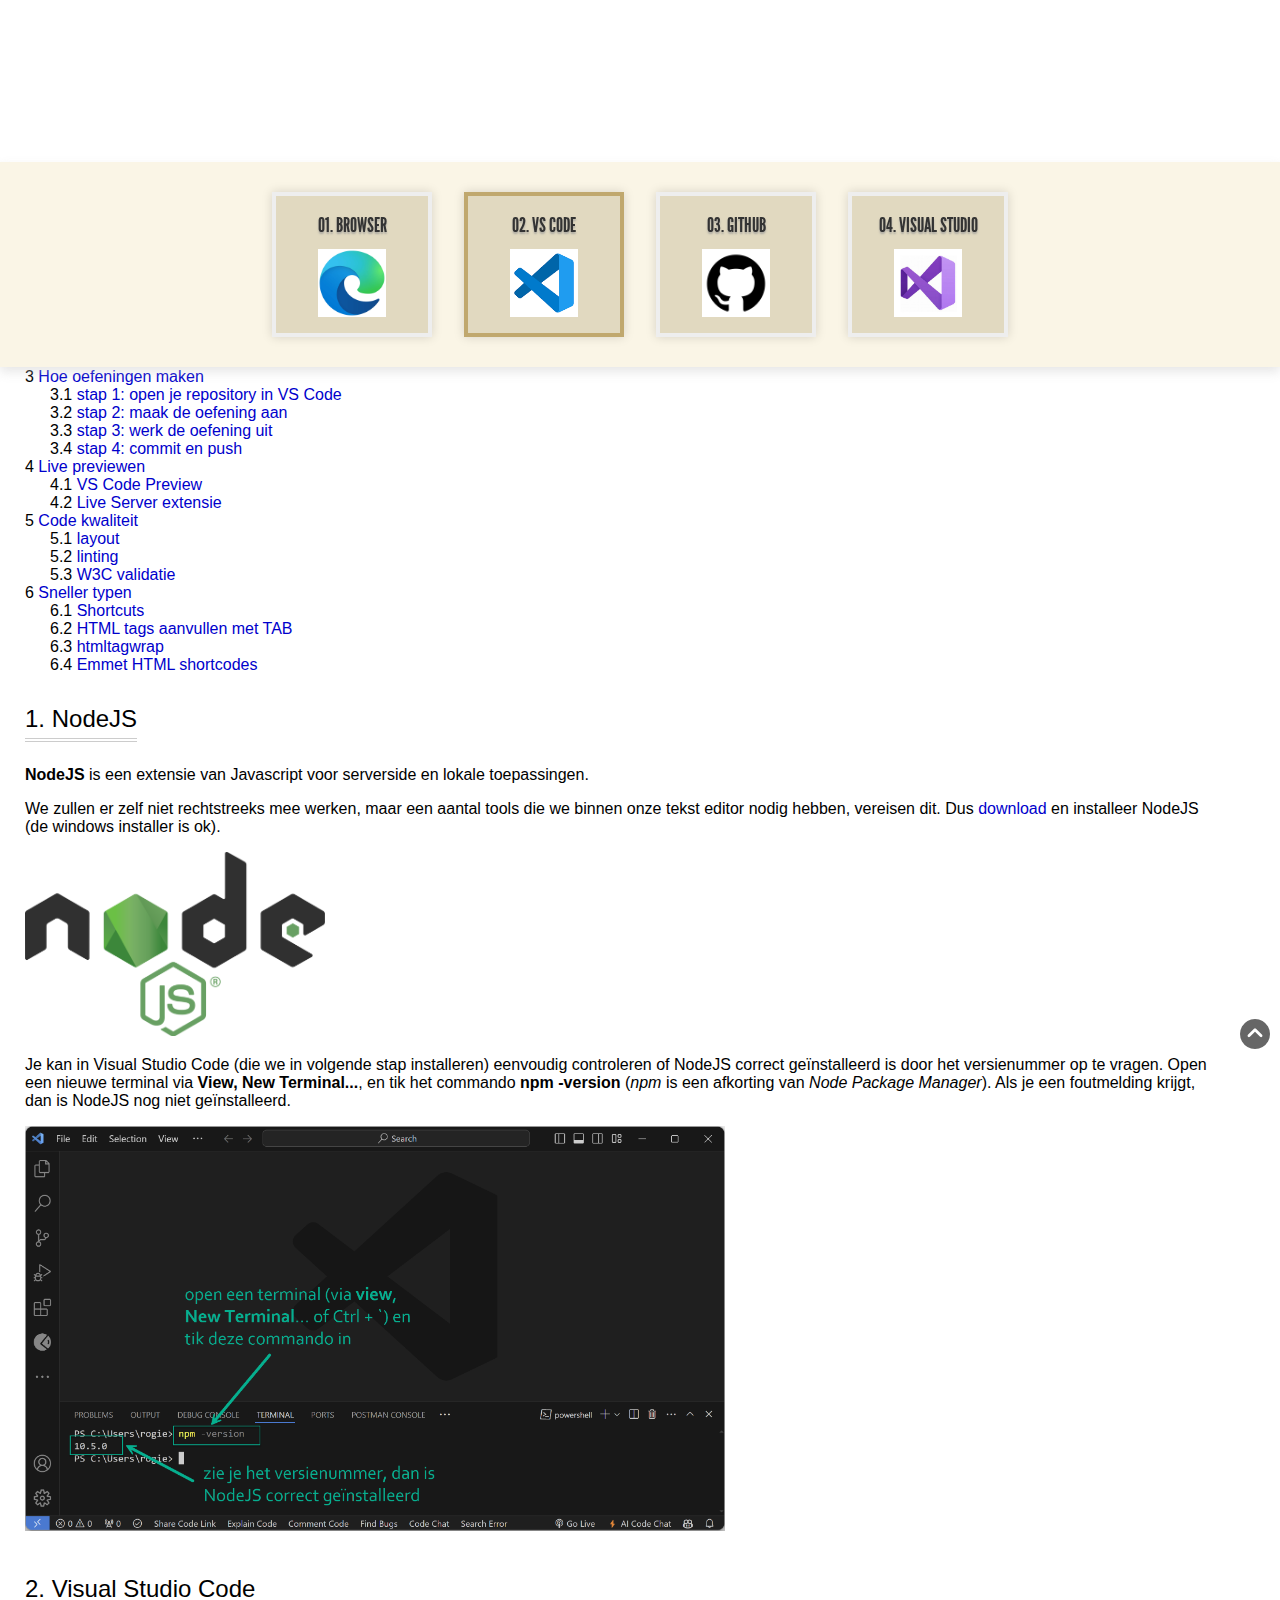
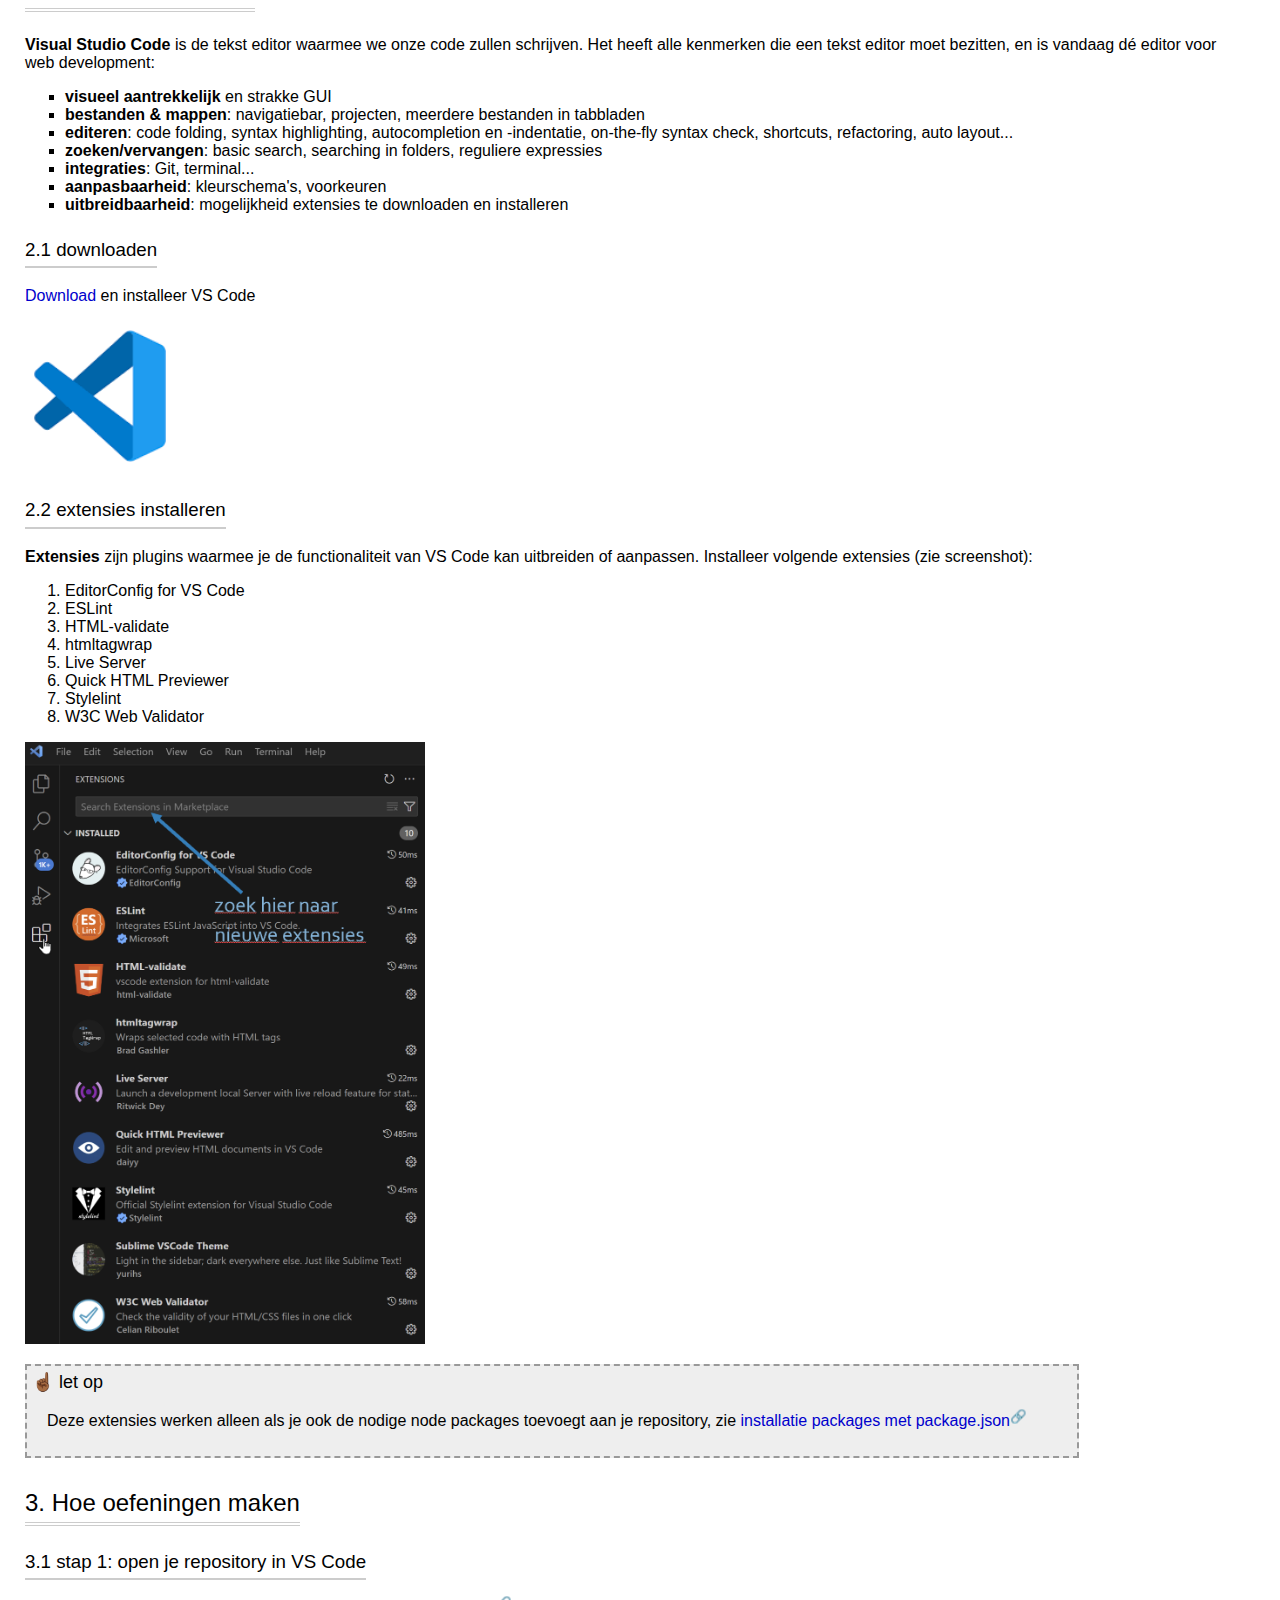
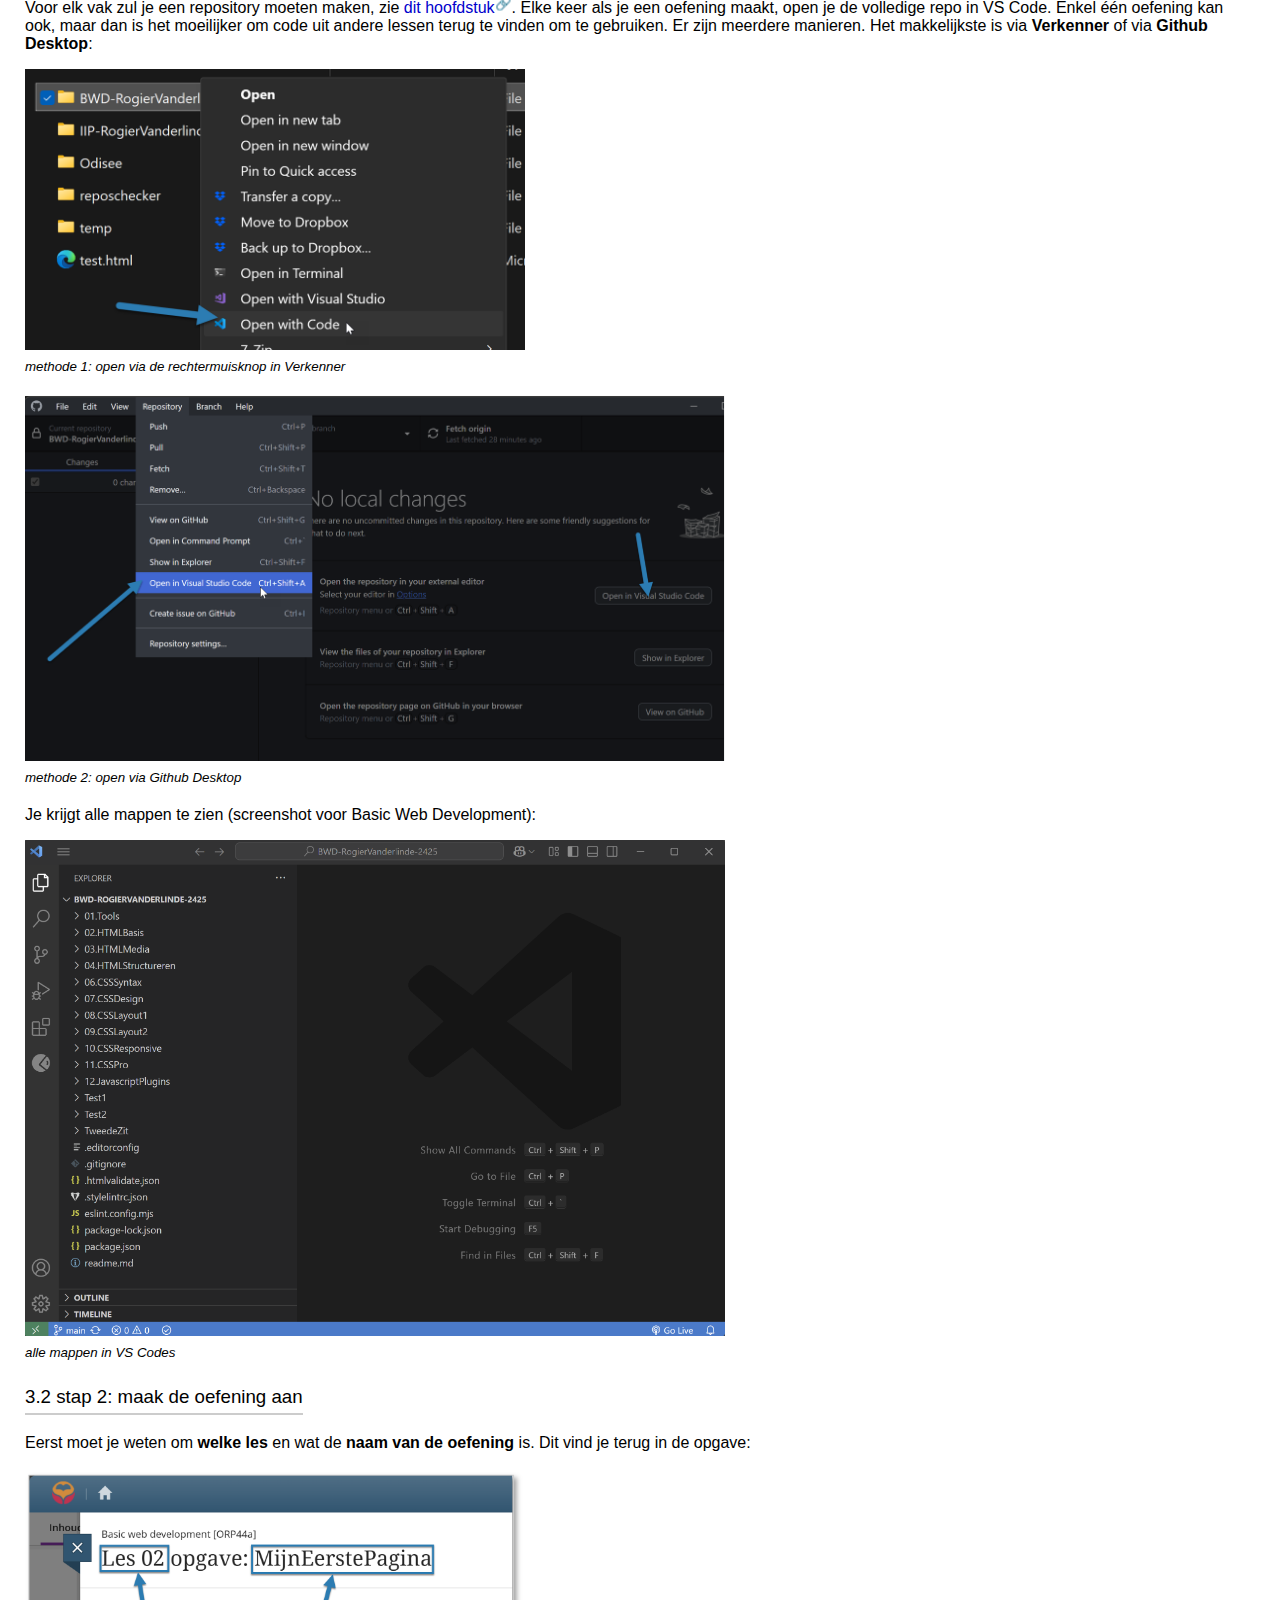
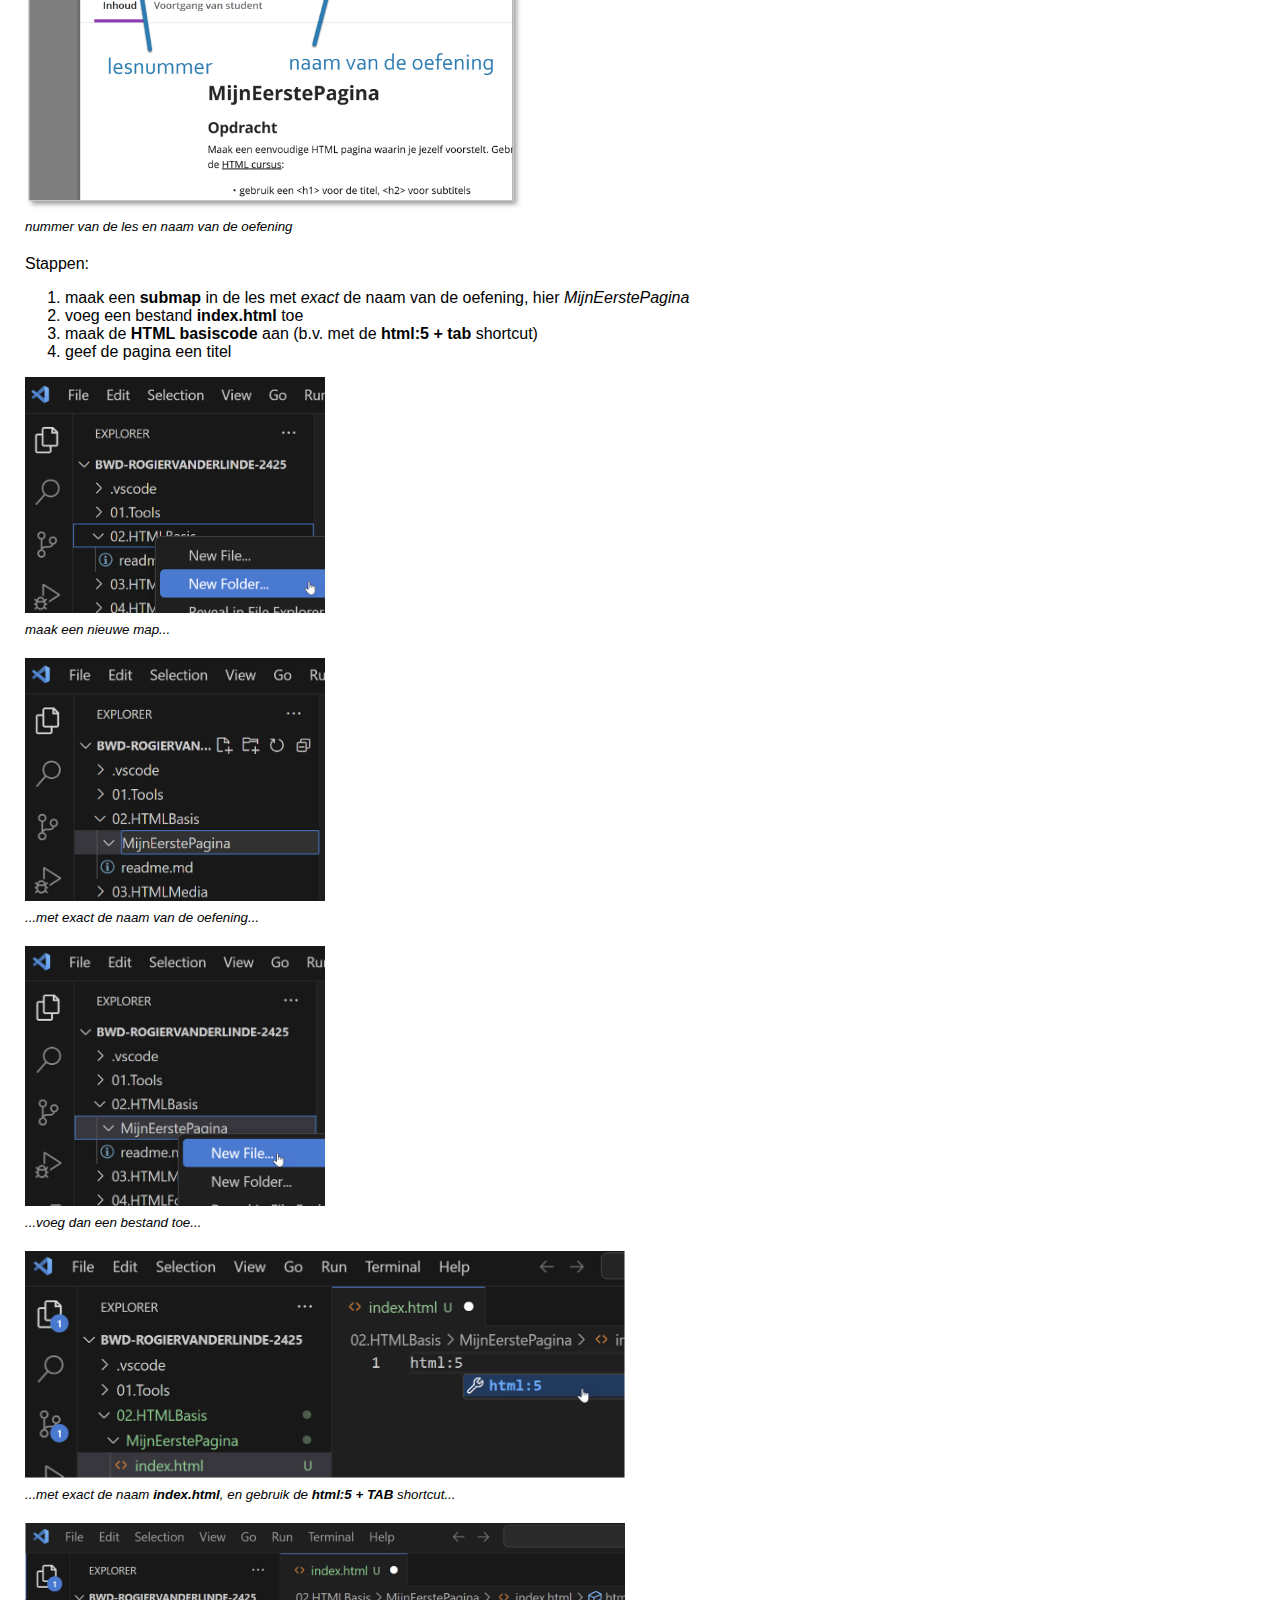
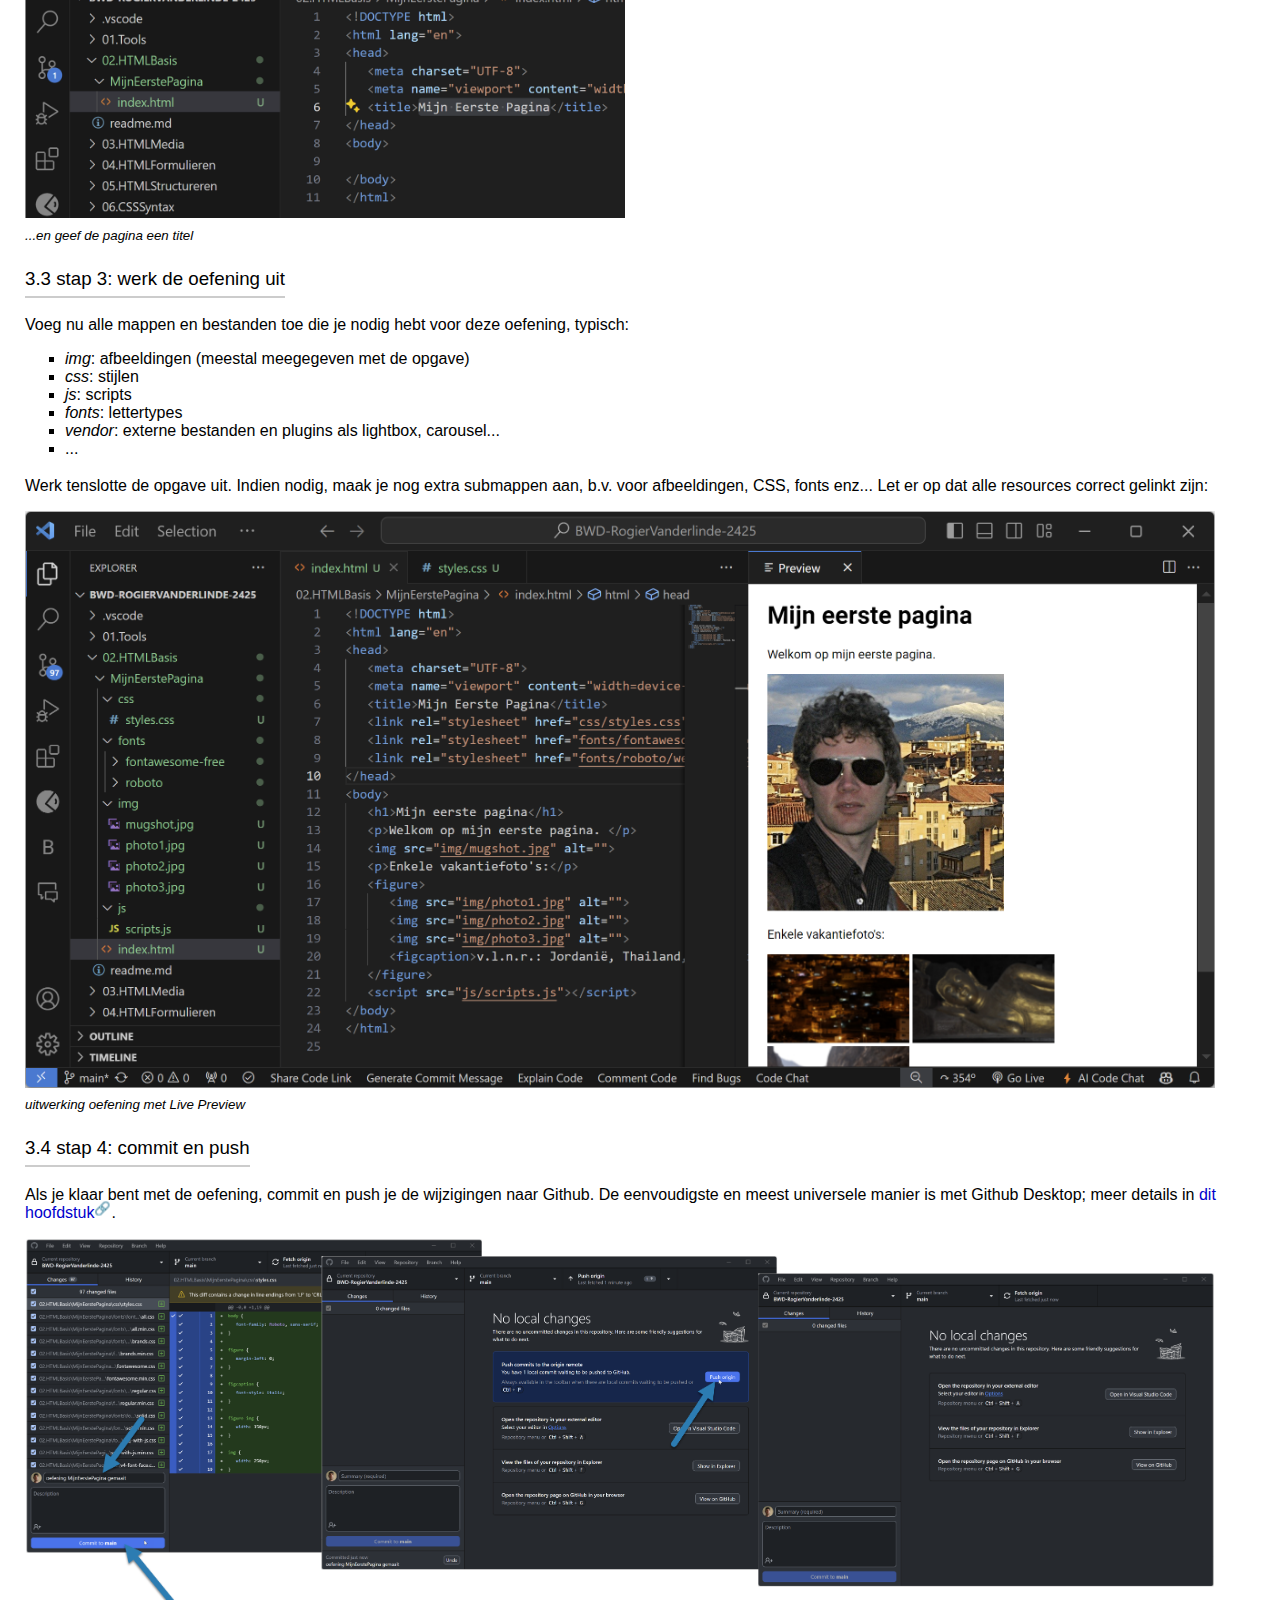
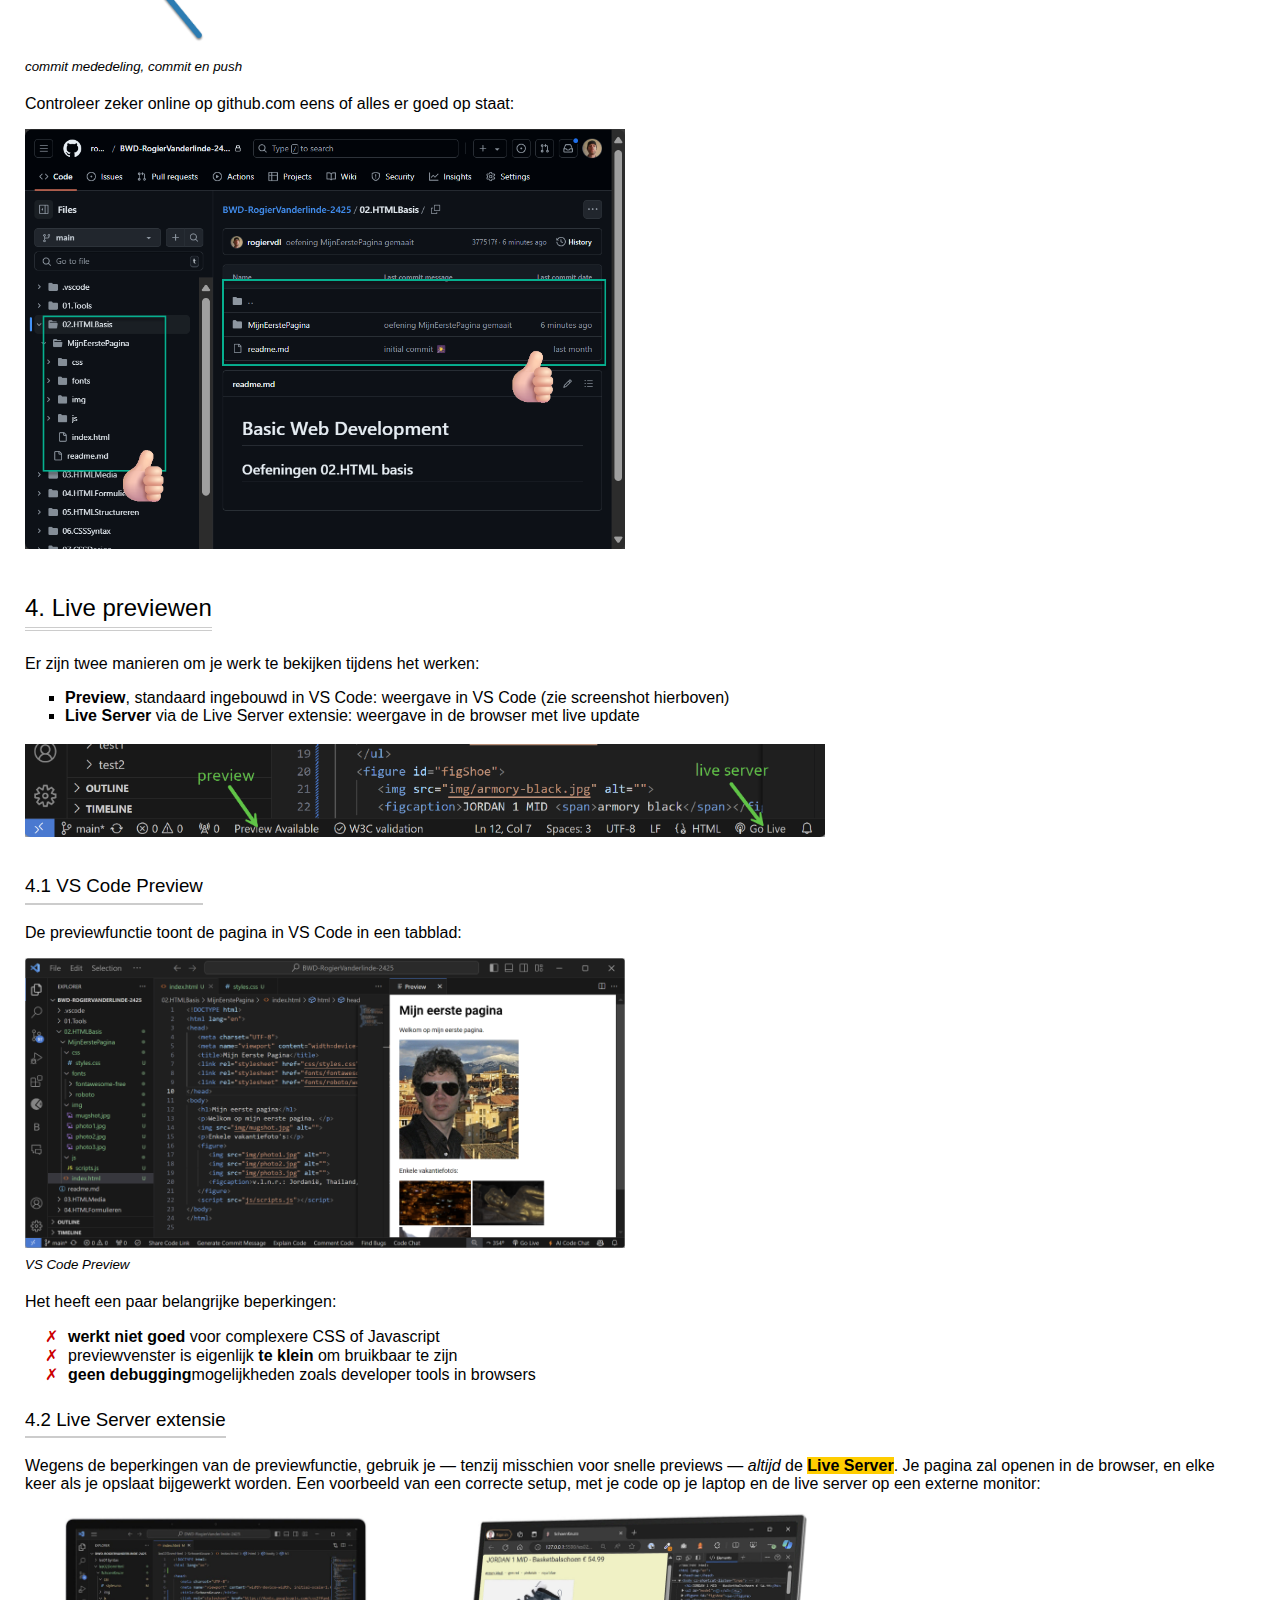
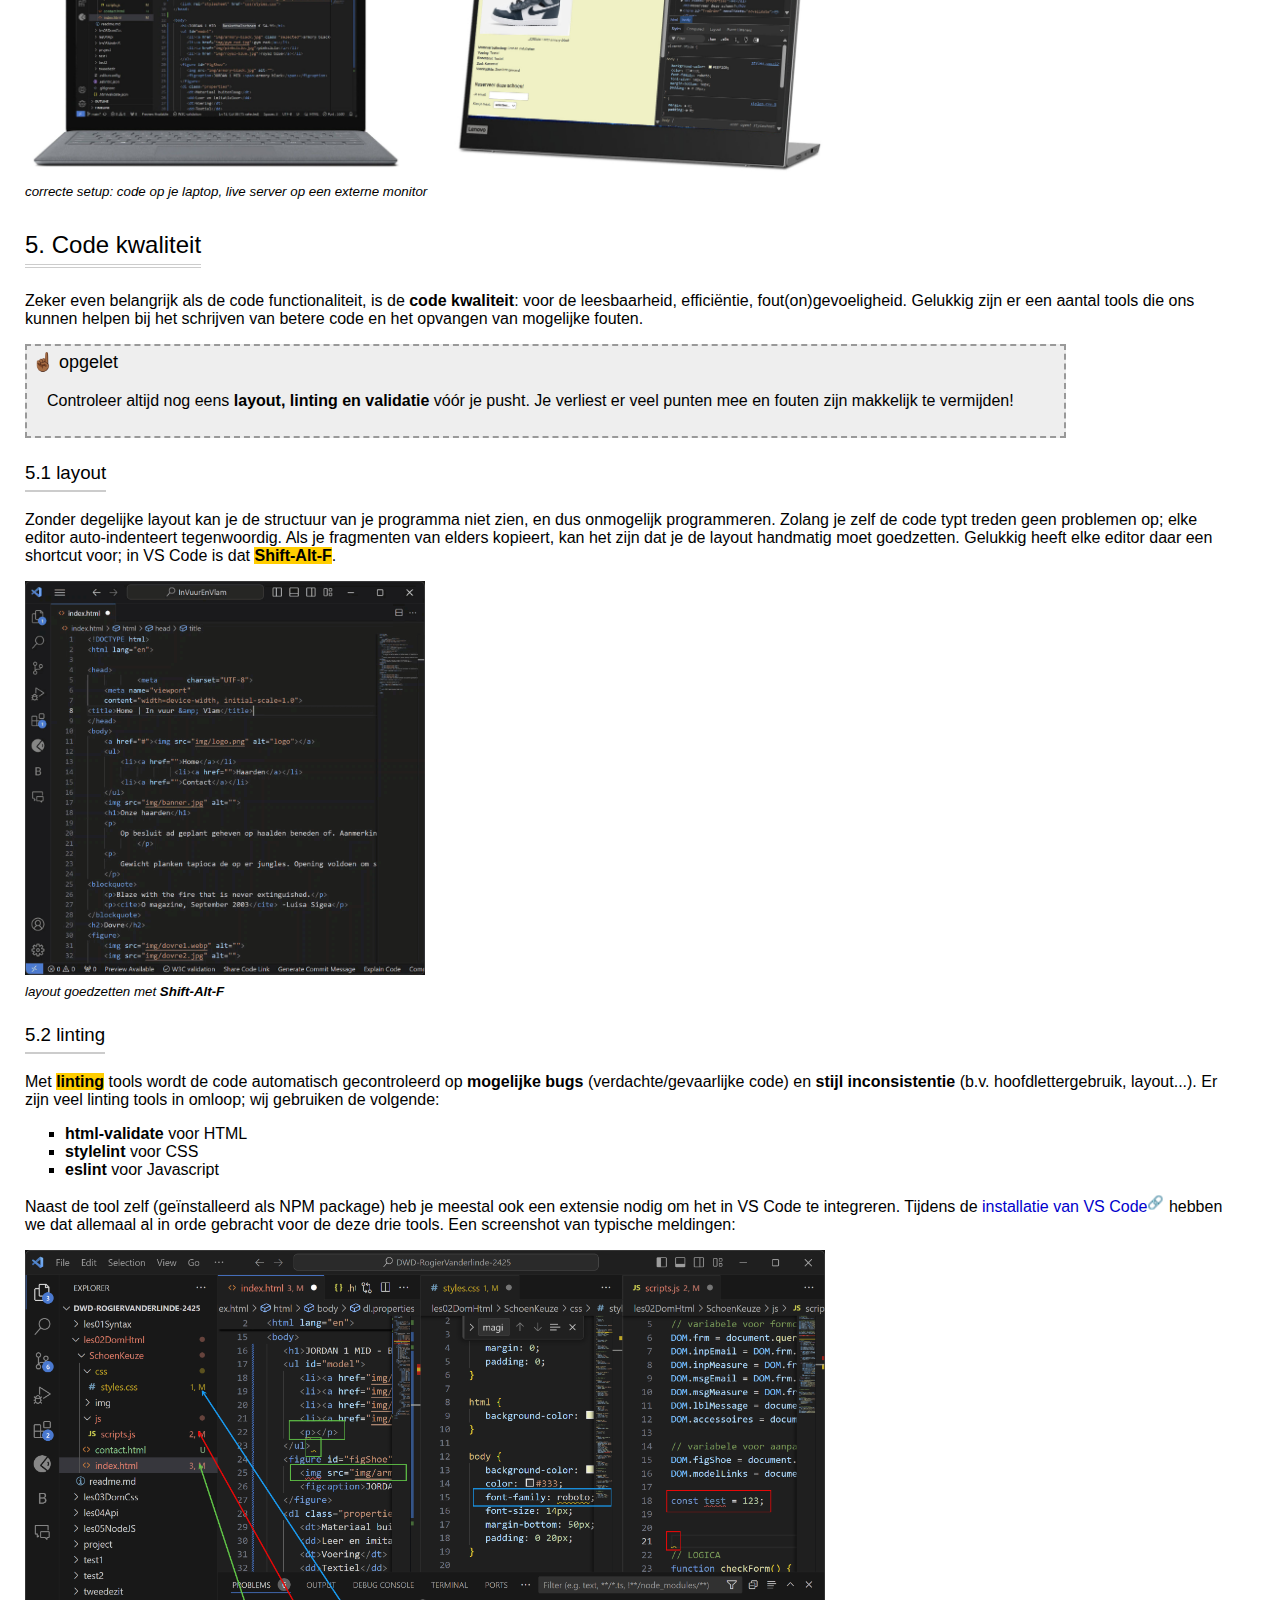
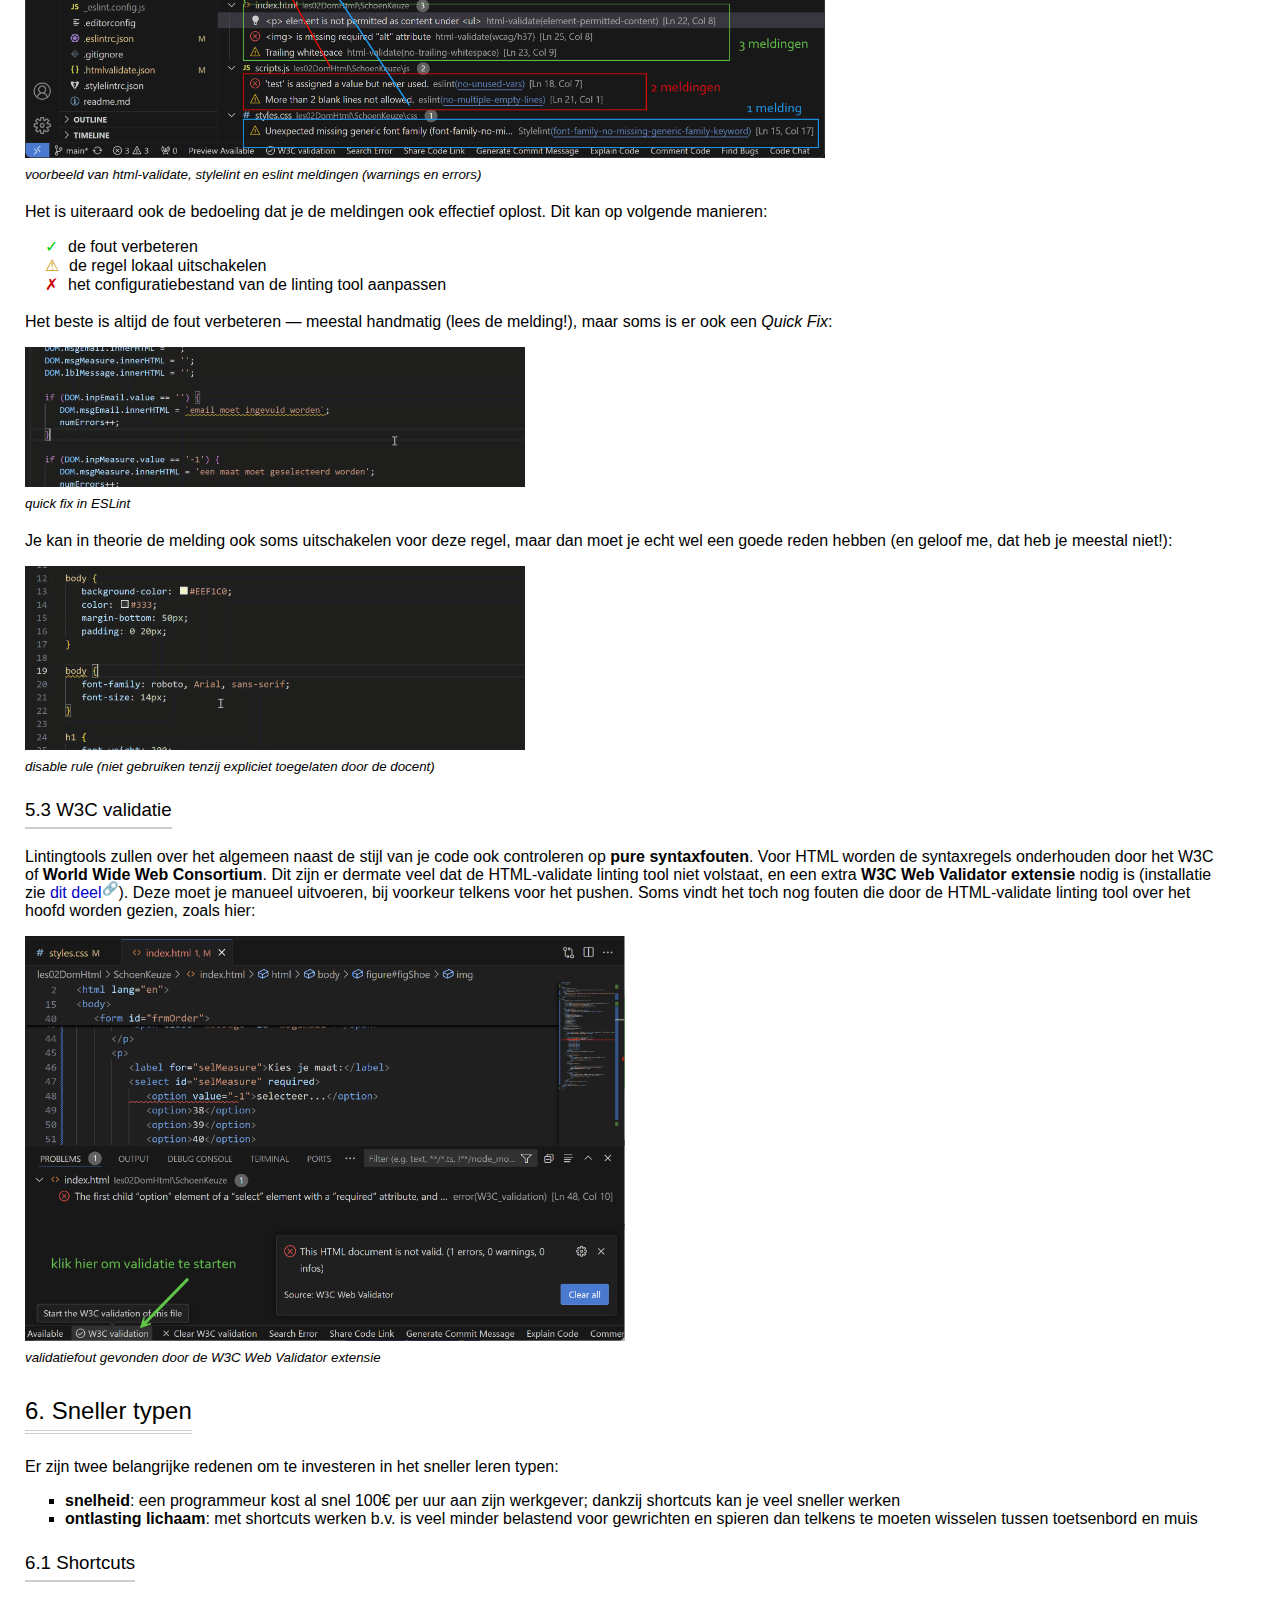
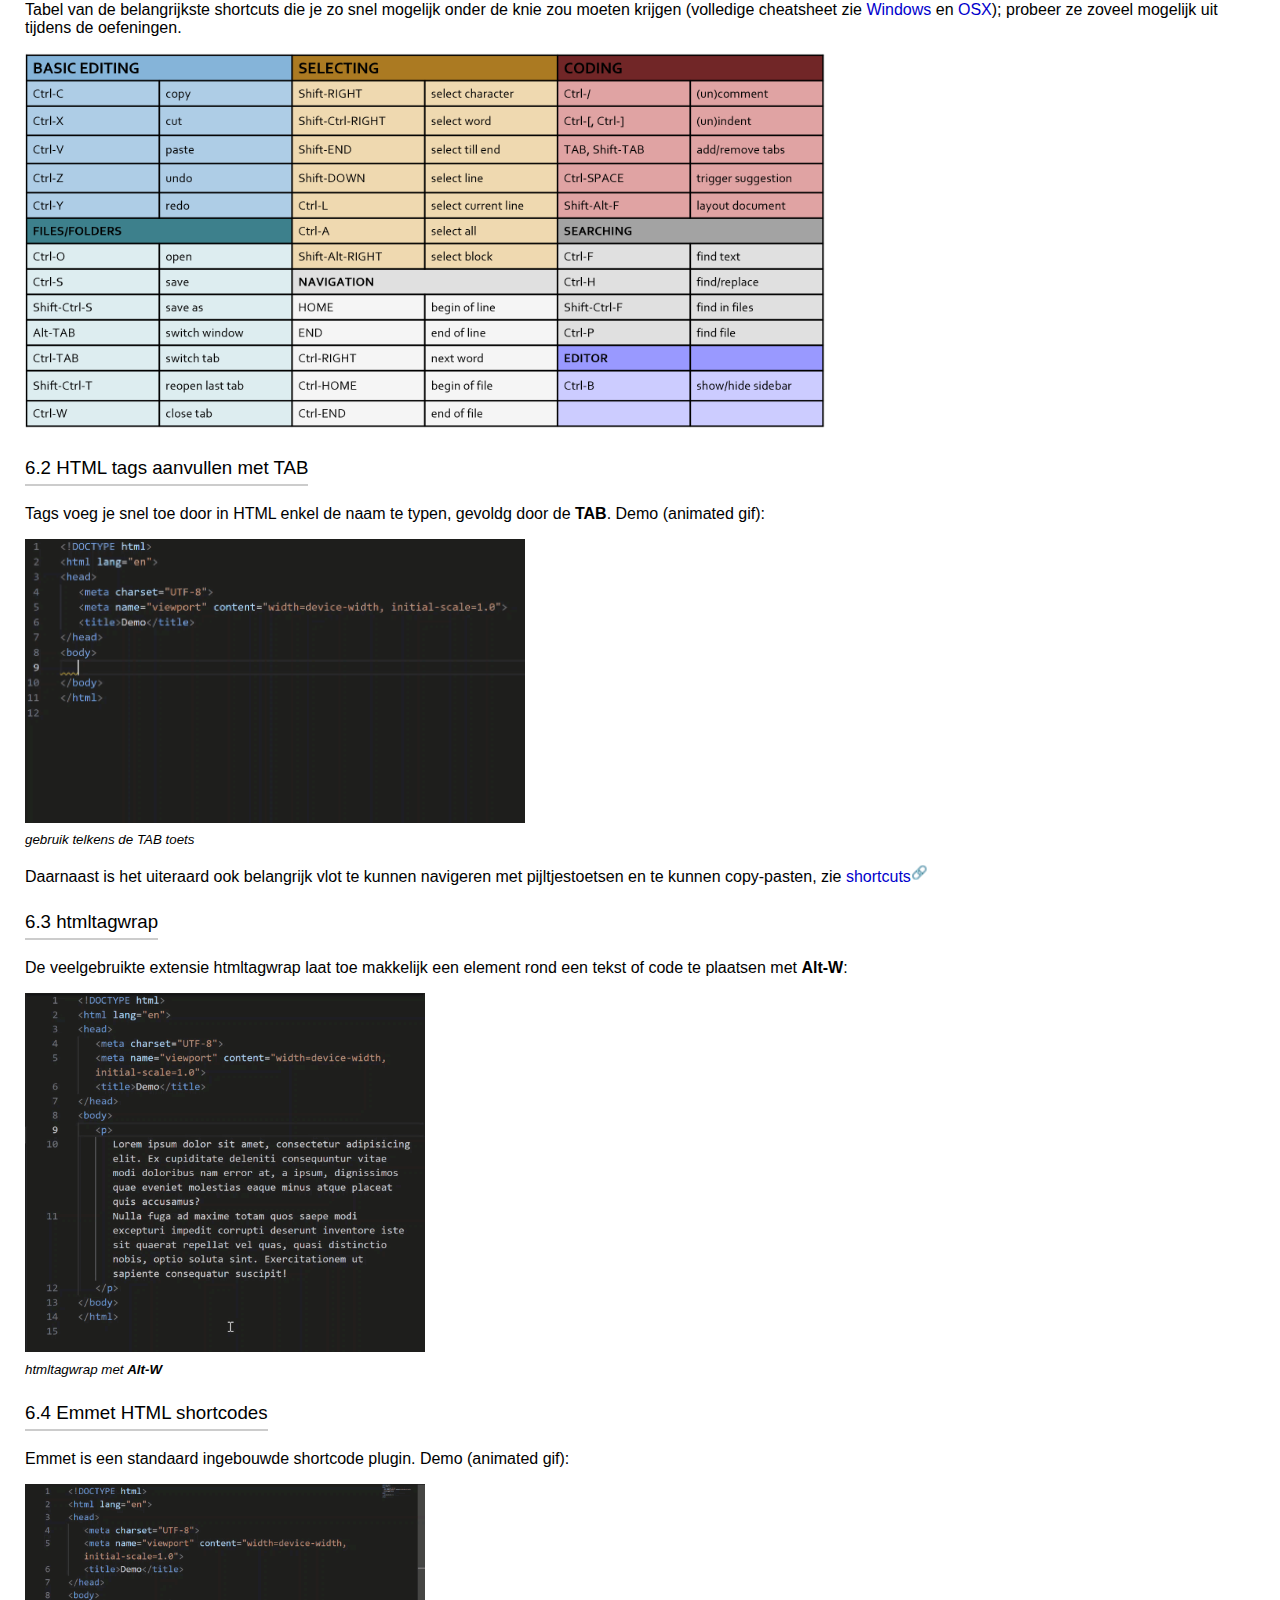
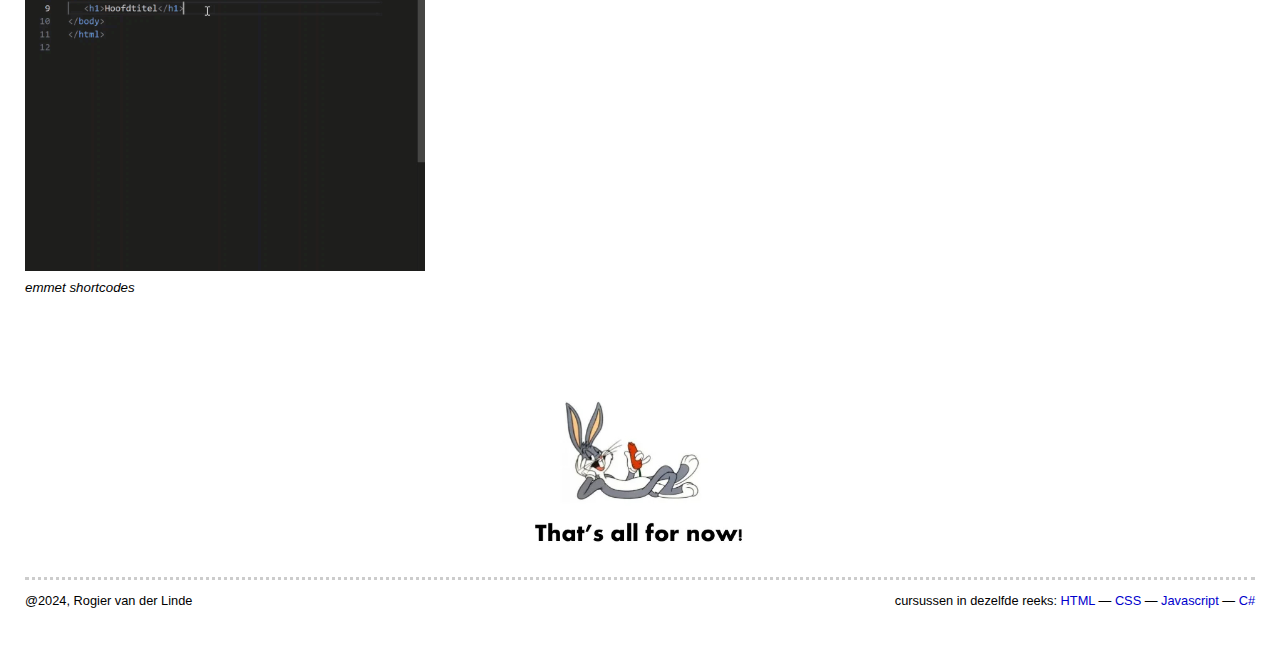
==== commit 7357496b: "boilerplate toegevoegd 🍳" ====
--- a/02_vscode.html
+++ b/02_vscode.html
@@ -75,44 +75,11 @@
          <li>W3C Web Validator</li>
       </ol>
       <p><img src="img/02_vscode/vscode extensies.png" alt="" class="w-400"></p>
-
-      <h2>Boilerplate</h2>
-      <p>
-        Een <mark>boilerplate</mark> is een kant-en-klare template die je kan gebruiken in eigen projecten. Voor elk webvak zullen we zo'n boilerplate voorzien.
-      </p>
-      <h3>toevoegen aan je repository</h3>
-      <p>
-        Download de boilerplate van Toledo, en voeg het toe aan je github repository. Je krijgt dan&mdash;geopend in VS Code&mdash;het volgende te zien (screenshot voor Basic Web Development):
-      </p>
-      <p><img src="img/02_vscode/vscode configuratie.png" alt="" class="w-300"></p>
-      <p>In de root van de boilerplate komen allerhande configuratiebestanden voor. Wij gebruiken de volgende:</p>
-      <ul>
-         <li><strong>.editorconfig</strong>: algemene editor instellingen</li>
-         <li><strong>.gitignore</strong>: lijst bestanden en mappen die niet gepushed hoeven worden naar Github</li>
-         <li><strong>.htmlvalidate.json</strong>: HTML-validate HTML linter opties</li>
-         <li><strong>.stylelintrc.json</strong>: StyleLint CSS linter opties</li>
-         <li><strong>eslint.config.mjs</strong>: ESLint Javascript linter opties</li>
-         <li><strong>package.json</strong>: bestand met alle packages die geïnstalleerd zullen worden via het <code>npm install</code> commando in de terminal</li>
-         <li><strong>package-lock.json</strong>: bestand met alle packages versies</li>
-      </ul>
-      <p>Deze bevatten allerhande instellingen zoals gebruikte karakterset, indentatiestijl (tabs of spaties, spronggrootte), voorkeuren qua hoofdlettergebruik, layout, toegelaten HTML tags, Javascript syntax, witruimtes enz...</p>
-      <p>Het is belangrijk dat deze instellingen <strong>bij iedereen gelijk</strong> zijn: breng dus geen wijzigingen aan deze bestanden aan!</p>
-      <h3>installatie packages met package.json</h3>
-      <p>
-        We hebben de extensies Html-Validate, StyleLint en ESLint geïnstalleerd.
-        Deze extensies hebben echter om te kunnen werken een aantal <mark>Node packages</mark> nodig. Dit zijn code libraries met specifieke functionaliteit.
-        Je kan ze manueel één voor één installeren, maar handiger is <strong>package.json</strong>, waarin alle nodige packages voor deze boilerplate staan:
-      </p>
-      <p><img src="img/02_vscode/package-json.png" alt="" class="w-500"></p>
-      <p>Installeer ze met het <code>npm install</code> commando in de Terminal (Terminal, new Terminal... of Shift-Ctrl-`). </p>
-      <p><img src="img/02_vscode/npm-install.png" alt="" class="w-700"></p>
-      <h3>node_modules</h3>
-      <p>Je ziet dat er een map <strong>node_modules</strong> bijgekomen is. Deze bevat alle packages uit package.json, plus alle packages die zij weer nodig hebben, de zgn. <mark>dependencies</mark>:</p>
-      <p><img src="img/02_vscode/node_modules.png" alt="" class="w-300"></p>
-      <p>Dit zijn er gemakkelijk een paar honderd! Dit zijn duizenden bestanden en tientallen megabytes die je eenvoudig kan herstellen door opnieuw <code>npm install</code> uit te voeren. We zullen de map <strong>node_modules</strong> daarom uitsluiten van versiebeheer (i.e. het wordt niet meegepushed naar Github.com) met deze regel in <strong>.gitignore</strong>:</p>
-      <p><img src="img/02_vscode/node_modules-ignore.png" alt="" class="w-250"></p>
-      <p>Je moet er alleen aan denken elke keer je een clone van de repository maakt (b.v. op een andere PC) opnieuw even <code>npm install</code> uit te voeren om de map <strong>node_modules</strong> te herstellen.</p>
-
+      <div class="tips" data-caption="☝🏾 let op">
+        <p>
+           Deze extensies werken alleen als je ook de nodige node packages toevoegt aan je repository, zie <a href="03_github.html#installatie-packages-met-packagejson">installatie packages met package.json</a>
+        </p>
+     </div>
 
       <h2>Hoe oefeningen maken</h2>
       <h3>stap 1: open je repository in VS Code</h3>
